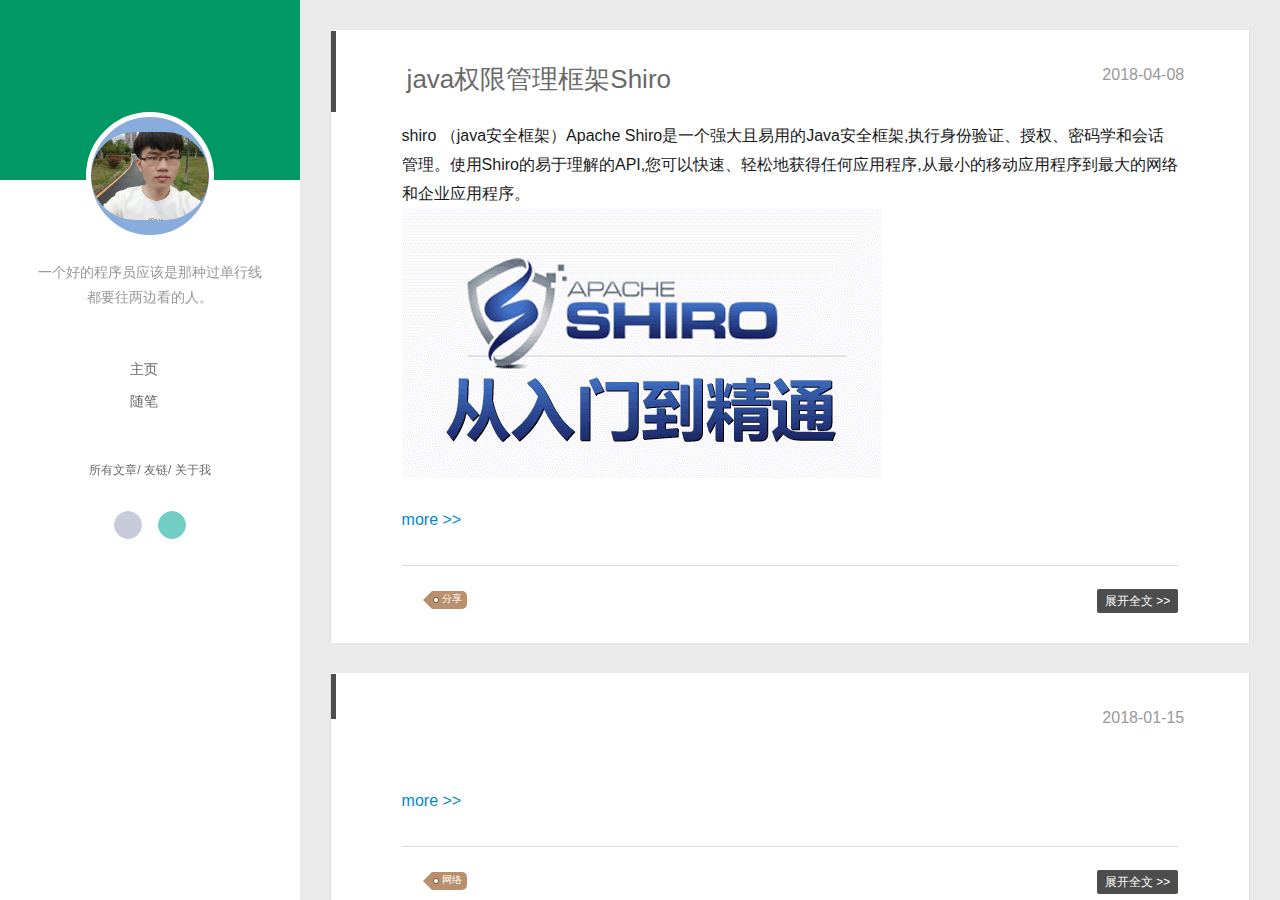
==== main.html @ b5b96fa9 "Update main.html" ====
<!DOCTYPE html>
<html>
<head>
  <meta charset="utf-8">
  
  <meta name="renderer" content="webkit">
  <meta http-equiv="X-UA-Compatible" content="IE=edge" >
  <link rel="dns-prefetch" href="https://123xiao.github.io/blog">
  <title>Cyckerr</title>
  <meta name="viewport" content="width=device-width, initial-scale=1, maximum-scale=1">
  <meta property="og:type" content="website">
<meta property="og:title" content="Cyckerr">
<meta property="og:url" content="https://cyckerr.github.io/main.html">
<meta property="og:site_name" content="Cyckerr">
<meta property="og:locale" content="default">
<meta name="twitter:card" content="summary">
<meta name="twitter:title" content="Cyckerr">
  
    <link rel="alternative" href="/atom.xml" title="Cyckerr" type="application/atom+xml">
  
  
    <link rel="icon" href="/blog/assets/blogImg/favicon.png">
  
  <link rel="stylesheet" type="text/css" href="./main.0cf68a.css">
  <style type="text/css">
  
    #container.show {
      background: linear-gradient(200deg,#a0cfe4,#e8c37e);
    }
  </style>
  

  

</head>

<body>
  <div id="container" q-class="show:isCtnShow">
    <canvas id="anm-canvas" class="anm-canvas"></canvas>
    <div class="left-col" q-class="show:isShow">
      
<div class="overlay" style="background: #009966"></div>
<div class="intrude-less">
	<header id="header" class="inner">
		<a href="/" class="profilepic">
			<img src="psb6.jpg" class="js-avatar">
		</a>
		<hgroup>
		  <h1 class="header-author"><a href="/"></a></h1>
		</hgroup>
		
		<p class="header-subtitle">一个好的程序员应该是那种过单行线都要往两边看的人。</p>
		

		<nav class="header-menu">
			<ul>
			
				<li><a href="/">主页</a></li>
	        
				<li><a href="/tags/随笔/">随笔</a></li>
	        
			</ul>
		</nav>
		<nav class="header-smart-menu">
    		
    			
    			<a q-on="click: openSlider(e, 'innerArchive')" href="javascript:void(0)">所有文章</a>
    			
            
    			
    			<a q-on="click: openSlider(e, 'friends')" href="javascript:void(0)">友链</a>
    			
            
    			
    			<a q-on="click: openSlider(e, 'aboutme')" href="javascript:void(0)">关于我</a>
    			
            
		</nav>
		<nav class="header-nav">
			<div class="social">
				
					<a class="github" target="_blank" href="https://github.com/cyckerr" title="github"><i class="icon-github"></i></a>
		        
					<a class="qq" target="_blank" href="" title="qq"><i class="icon-qq"></i></a>
		        
			</div>
		</nav>
	</header>		
</div>

    </div>
    <div class="mid-col" q-class="show:isShow,hide:isShow|isFalse">
      
<nav id="mobile-nav">
  	<div class="overlay js-overlay" style="background: #009966"></div>
	<div class="btnctn js-mobile-btnctn">
  		<div class="slider-trigger list" q-on="click: openSlider(e)"><i class="icon icon-sort"></i></div>
	</div>
	<div class="intrude-less">
		<header id="header" class="inner">
			<div class="profilepic">
				<img src="psb6.jpg" class="js-avatar">
			</div>
			<hgroup>
			  <h1 class="header-author js-header-author">Cyckerr</h1>
			</hgroup>
			
			<p class="header-subtitle"><i class="icon icon-quo-left"></i>一个好的程序员应该是那种过单行线都要往两边看的人。<i class="icon icon-quo-right"></i></p>
			
			
			
				
			
				
			
			
			
			<nav class="header-nav">
				<div class="social">
					
						<a class="github" target="_blank" href="https://github.com/cyckerr" title="github"><i class="icon-github"></i></a>
			        
						<a class="qq" target="_blank" href="" title="qq"><i class="icon-qq"></i></a>
			        
				</div>
			</nav>

			<nav class="header-menu js-header-menu">
				<ul style="width: 50%">
				
				
					<li style="width: 50%"><a href="/">主页</a></li>
		        
					<li style="width: 50%"><a href="/tags/随笔/">随笔</a></li>
		        
				</ul>
			</nav>
		</header>				
	</div>
	<div class="mobile-mask" style="display:none" q-show="isShow"></div>
</nav>

      <div id="wrapper" class="body-wrap">
        <div class="menu-l">
          <div class="canvas-wrap">
            <canvas data-colors="#eaeaea" data-sectionHeight="100" data-contentId="js-content" id="myCanvas1" class="anm-canvas"></canvas>
          </div>
          <div id="js-content" class="content-ll">
            
  
    <article id="post-hexoreload" class="article article-type-post  article-index" itemscope itemprop="blogPost">
  <div class="article-inner">
    
      <header class="article-header">
        
  
    <h1 itemprop="name">
      <a class="article-title" href="/2018/04/08/hexoreload/">java权限管理框架Shiro</a>
    </h1>
  

        
        <a href="main.html" class="archive-article-date">
  	<time datetime="2018-04-07T16:00:00.000Z" itemprop="datePublished">2018-04-08</time>
</a>
        
      </header>
    
    <div class="article-entry" itemprop="articleBody">
      
        <p>shiro （java安全框架）Apache Shiro是一个强大且易用的Java安全框架,执行身份验证、授权、密码学和会话管理。使用Shiro的易于理解的API,您可以快速、轻松地获得任何应用程序,从最小的移动应用程序到最大的网络和企业应用程序。   <br>   <img src="shiro.jpg" alt="shiro"></p>
        
          <a class="article-more-a" href="reload/2018-04-08.html/#more">more >></a>
        
      

      
    </div>
    <div class="article-info article-info-index">
      
      
	<div class="article-tag tagcloud">
		<i class="icon-price-tags icon"></i>
		<ul class="article-tag-list">
			 
        		<li class="article-tag-list-item">
        			<a href="javascript:void(0)" class="js-tag article-tag-list-link color3">分享</a>
        		</li>
      		
		</ul>
	</div>

      

      
        <p class="article-more-link">
          <a class="article-more-a" href="/blog/2018/04/08/hexoreload/">展开全文 >></a>
        </p>
      

      
      <div class="clearfix"></div>
    </div>
  </div>
</article>

<aside class="wrap-side-operation">
    <div class="mod-side-operation">
        
        <div class="jump-container" id="js-jump-container" style="display:none;">
            <a href="javascript:void(0)" class="mod-side-operation__jump-to-top">
                <i class="icon-font icon-back"></i>
            </a>
            <div id="js-jump-plan-container" class="jump-plan-container" style="top: -11px;">
                <i class="icon-font icon-plane jump-plane"></i>
            </div>
        </div>
        
        
    </div>
</aside>




  
    <article id="post-network" class="article article-type-post  article-index" itemscope itemprop="blogPost">
  <div class="article-inner">
    
      <header class="article-header">
        
  
    <h1 itemprop="name">
      <a class="article-title" href="/blog/2018/01/15/network/"></a>
    </h1>
  

        
        <a href="/2018/01/15/network/" class="archive-article-date">
  	<time datetime="2018-01-14T16:00:00.000Z" itemprop="datePublished"><i class="icon-calendar icon"></i>2018-01-15</time>
</a>
        
      </header>
    
    <div class="article-entry" itemprop="articleBody">
      
        <p> <br> <img src="" alt=""><br>
        
          <a class="article-more-a" href="/2018/01/15/network/#more">more >></a>
        
      

      
    </div>
    <div class="article-info article-info-index">
      
      
	<div class="article-tag tagcloud">
		<i class="icon-price-tags icon"></i>
		<ul class="article-tag-list">
			 
        		<li class="article-tag-list-item">
        			<a href="javascript:void(0)" class="js-tag article-tag-list-link color3">网络</a>
        		</li>
      		
		</ul>
	</div>

      

      
        <p class="article-more-link">
          <a class="article-more-a" href="/blog/2018/01/15/network/">展开全文 >></a>
        </p>
      

      
      <div class="clearfix"></div>
    </div>
  </div>
</article>

<aside class="wrap-side-operation">
    <div class="mod-side-operation">
        
        <div class="jump-container" id="js-jump-container" style="display:none;">
            <a href="javascript:void(0)" class="mod-side-operation__jump-to-top">
                <i class="icon-font icon-back"></i>
            </a>
            <div id="js-jump-plan-container" class="jump-plan-container" style="top: -11px;">
                <i class="icon-font icon-plane jump-plane"></i>
            </div>
        </div>
        
        
    </div>
</aside>




  
    <article id="post-Swagger" class="article article-type-post  article-index" itemscope itemprop="blogPost">
  <div class="article-inner">
    
      <header class="article-header">
        
  
    <h1 itemprop="name">
      <a class="article-title" href="/2017/11/22/Swagger/">xxxxxxx</a>
    </h1>
  

        
        <a href="/2017/11/22/Swagger/" class="archive-article-date">
  	<time datetime="2017-11-21T16:00:00.000Z" itemprop="datePublished"><i class="icon-calendar icon"></i>2017-11-22</time>
</a>
        
      </header>
    
    
    <div class="article-info article-info-index">
      
      
	<div class="article-tag tagcloud">
		<i class="icon-price-tags icon"></i>
		<ul class="article-tag-list">
			 
        		<li class="article-tag-list-item">
        			<a href="javascript:void(0)" class="js-tag article-tag-list-link color3">分享</a>
        		</li>
      		
		</ul>
	</div>

      

      
        <p class="article-more-link">
          <a class="article-more-a" href="/blog/2017/11/22/Swagger/">展开全文 >></a>
        </p>
      

      
      <div class="clearfix"></div>
    </div>
  </div>
</article>

<aside class="wrap-side-operation">
    <div class="mod-side-operation">
        
        <div class="jump-container" id="js-jump-container" style="display:none;">
            <a href="javascript:void(0)" class="mod-side-operation__jump-to-top">
                <i class="icon-font icon-back"></i>
            </a>
            <div id="js-jump-plan-container" class="jump-plan-container" style="top: -11px;">
                <i class="icon-font icon-plane jump-plane"></i>
            </div>
        </div>
        
        
    </div>
</aside>




  
  
    <nav id="page-nav">
      <span class="page-number current">1</span><a class="page-number" href="/blog/page/2/">2</a><a class="page-number" href="/page/3/">3</a><a class="page-number" href="/blog/page/4/">4</a><a class="extend next" rel="next" href="/blog/page/2/">Next &raquo;</a>
    </nav>
  


          </div>
        </div>
      </div>
      <footer id="footer">
  <div class="outer">
    <div id="footer-info">
    	<div class="footer-left">
    		&copy; 2018 Cyckeer
    	</div>
      	<div class="footer-right">
      		<a href="http://hexo.io/" target="_blank">Hexo</a>  Theme <a href="https://github.com/litten/hexo-theme-yilia" target="_blank">Yilia</a> by Litten
      	</div>
    </div>
  </div>
</footer>
    </div>
    <script>
	var yiliaConfig = {
		mathjax: false,
		isHome: true,
		isPost: false,
		isArchive: false,
		isTag: false,
		isCategory: false,
		open_in_new: false,
		toc_hide_index: true,
		root: "/blog/",
		innerArchive: true,
		showTags: false
	}
</script>

<script>!function(t){function n(e){if(r[e])return r[e].exports;var i=r[e]={exports:{},id:e,loaded:!1};return t[e].call(i.exports,i,i.exports,n),i.loaded=!0,i.exports}var r={};n.m=t,n.c=r,n.p="./",n(0)}([function(t,n,r){r(195),t.exports=r(191)},function(t,n,r){var e=r(3),i=r(52),o=r(27),u=r(28),c=r(53),f="prototype",a=function(t,n,r){var s,l,h,v,p=t&a.F,d=t&a.G,y=t&a.S,g=t&a.P,b=t&a.B,m=d?e:y?e[n]||(e[n]={}):(e[n]||{})[f],x=d?i:i[n]||(i[n]={}),w=x[f]||(x[f]={});d&&(r=n);for(s in r)l=!p&&m&&void 0!==m[s],h=(l?m:r)[s],v=b&&l?c(h,e):g&&"function"==typeof h?c(Function.call,h):h,m&&u(m,s,h,t&a.U),x[s]!=h&&o(x,s,v),g&&w[s]!=h&&(w[s]=h)};e.core=i,a.F=1,a.G=2,a.S=4,a.P=8,a.B=16,a.W=32,a.U=64,a.R=128,t.exports=a},function(t,n,r){var e=r(6);t.exports=function(t){if(!e(t))throw TypeError(t+" is not an object!");return t}},function(t,n){var r=t.exports="undefined"!=typeof window&&window.Math==Math?window:"undefined"!=typeof self&&self.Math==Math?self:Function("return this")();"number"==typeof __g&&(__g=r)},function(t,n){t.exports=function(t){try{return!!t()}catch(t){return!0}}},function(t,n){var r=t.exports="undefined"!=typeof window&&window.Math==Math?window:"undefined"!=typeof self&&self.Math==Math?self:Function("return this")();"number"==typeof __g&&(__g=r)},function(t,n){t.exports=function(t){return"object"==typeof t?null!==t:"function"==typeof t}},function(t,n,r){var e=r(126)("wks"),i=r(76),o=r(3).Symbol,u="function"==typeof o;(t.exports=function(t){return e[t]||(e[t]=u&&o[t]||(u?o:i)("Symbol."+t))}).store=e},function(t,n){var r={}.hasOwnProperty;t.exports=function(t,n){return r.call(t,n)}},function(t,n,r){var e=r(94),i=r(33);t.exports=function(t){return e(i(t))}},function(t,n,r){t.exports=!r(4)(function(){return 7!=Object.defineProperty({},"a",{get:function(){return 7}}).a})},function(t,n,r){var e=r(2),i=r(167),o=r(50),u=Object.defineProperty;n.f=r(10)?Object.defineProperty:function(t,n,r){if(e(t),n=o(n,!0),e(r),i)try{return u(t,n,r)}catch(t){}if("get"in r||"set"in r)throw TypeError("Accessors not supported!");return"value"in r&&(t[n]=r.value),t}},function(t,n,r){t.exports=!r(18)(function(){return 7!=Object.defineProperty({},"a",{get:function(){return 7}}).a})},function(t,n,r){var e=r(14),i=r(22);t.exports=r(12)?function(t,n,r){return e.f(t,n,i(1,r))}:function(t,n,r){return t[n]=r,t}},function(t,n,r){var e=r(20),i=r(58),o=r(42),u=Object.defineProperty;n.f=r(12)?Object.defineProperty:function(t,n,r){if(e(t),n=o(n,!0),e(r),i)try{return u(t,n,r)}catch(t){}if("get"in r||"set"in r)throw TypeError("Accessors not supported!");return"value"in r&&(t[n]=r.value),t}},function(t,n,r){var e=r(40)("wks"),i=r(23),o=r(5).Symbol,u="function"==typeof o;(t.exports=function(t){return e[t]||(e[t]=u&&o[t]||(u?o:i)("Symbol."+t))}).store=e},function(t,n,r){var e=r(67),i=Math.min;t.exports=function(t){return t>0?i(e(t),9007199254740991):0}},function(t,n,r){var e=r(46);t.exports=function(t){return Object(e(t))}},function(t,n){t.exports=function(t){try{return!!t()}catch(t){return!0}}},function(t,n,r){var e=r(63),i=r(34);t.exports=Object.keys||function(t){return e(t,i)}},function(t,n,r){var e=r(21);t.exports=function(t){if(!e(t))throw TypeError(t+" is not an object!");return t}},function(t,n){t.exports=function(t){return"object"==typeof t?null!==t:"function"==typeof t}},function(t,n){t.exports=function(t,n){return{enumerable:!(1&t),configurable:!(2&t),writable:!(4&t),value:n}}},function(t,n){var r=0,e=Math.random();t.exports=function(t){return"Symbol(".concat(void 0===t?"":t,")_",(++r+e).toString(36))}},function(t,n){var r={}.hasOwnProperty;t.exports=function(t,n){return r.call(t,n)}},function(t,n){var r=t.exports={version:"2.4.0"};"number"==typeof __e&&(__e=r)},function(t,n){t.exports=function(t){if("function"!=typeof t)throw TypeError(t+" is not a function!");return t}},function(t,n,r){var e=r(11),i=r(66);t.exports=r(10)?function(t,n,r){return e.f(t,n,i(1,r))}:function(t,n,r){return t[n]=r,t}},function(t,n,r){var e=r(3),i=r(27),o=r(24),u=r(76)("src"),c="toString",f=Function[c],a=(""+f).split(c);r(52).inspectSource=function(t){return f.call(t)},(t.exports=function(t,n,r,c){var f="function"==typeof r;f&&(o(r,"name")||i(r,"name",n)),t[n]!==r&&(f&&(o(r,u)||i(r,u,t[n]?""+t[n]:a.join(String(n)))),t===e?t[n]=r:c?t[n]?t[n]=r:i(t,n,r):(delete t[n],i(t,n,r)))})(Function.prototype,c,function(){return"function"==typeof this&&this[u]||f.call(this)})},function(t,n,r){var e=r(1),i=r(4),o=r(46),u=function(t,n,r,e){var i=String(o(t)),u="<"+n;return""!==r&&(u+=" "+r+'="'+String(e).replace(/"/g,"&quot;")+'"'),u+">"+i+"</"+n+">"};t.exports=function(t,n){var r={};r[t]=n(u),e(e.P+e.F*i(function(){var n=""[t]('"');return n!==n.toLowerCase()||n.split('"').length>3}),"String",r)}},function(t,n,r){var e=r(115),i=r(46);t.exports=function(t){return e(i(t))}},function(t,n,r){var e=r(116),i=r(66),o=r(30),u=r(50),c=r(24),f=r(167),a=Object.getOwnPropertyDescriptor;n.f=r(10)?a:function(t,n){if(t=o(t),n=u(n,!0),f)try{return a(t,n)}catch(t){}if(c(t,n))return i(!e.f.call(t,n),t[n])}},function(t,n,r){var e=r(24),i=r(17),o=r(145)("IE_PROTO"),u=Object.prototype;t.exports=Object.getPrototypeOf||function(t){return t=i(t),e(t,o)?t[o]:"function"==typeof t.constructor&&t instanceof t.constructor?t.constructor.prototype:t instanceof Object?u:null}},function(t,n){t.exports=function(t){if(void 0==t)throw TypeError("Can't call method on  "+t);return t}},function(t,n){t.exports="constructor,hasOwnProperty,isPrototypeOf,propertyIsEnumerable,toLocaleString,toString,valueOf".split(",")},function(t,n){t.exports={}},function(t,n){t.exports=!0},function(t,n){n.f={}.propertyIsEnumerable},function(t,n,r){var e=r(14).f,i=r(8),o=r(15)("toStringTag");t.exports=function(t,n,r){t&&!i(t=r?t:t.prototype,o)&&e(t,o,{configurable:!0,value:n})}},function(t,n,r){var e=r(40)("keys"),i=r(23);t.exports=function(t){return e[t]||(e[t]=i(t))}},function(t,n,r){var e=r(5),i="__core-js_shared__",o=e[i]||(e[i]={});t.exports=function(t){return o[t]||(o[t]={})}},function(t,n){var r=Math.ceil,e=Math.floor;t.exports=function(t){return isNaN(t=+t)?0:(t>0?e:r)(t)}},function(t,n,r){var e=r(21);t.exports=function(t,n){if(!e(t))return t;var r,i;if(n&&"function"==typeof(r=t.toString)&&!e(i=r.call(t)))return i;if("function"==typeof(r=t.valueOf)&&!e(i=r.call(t)))return i;if(!n&&"function"==typeof(r=t.toString)&&!e(i=r.call(t)))return i;throw TypeError("Can't convert object to primitive value")}},function(t,n,r){var e=r(5),i=r(25),o=r(36),u=r(44),c=r(14).f;t.exports=function(t){var n=i.Symbol||(i.Symbol=o?{}:e.Symbol||{});"_"==t.charAt(0)||t in n||c(n,t,{value:u.f(t)})}},function(t,n,r){n.f=r(15)},function(t,n){var r={}.toString;t.exports=function(t){return r.call(t).slice(8,-1)}},function(t,n){t.exports=function(t){if(void 0==t)throw TypeError("Can't call method on  "+t);return t}},function(t,n,r){var e=r(4);t.exports=function(t,n){return!!t&&e(function(){n?t.call(null,function(){},1):t.call(null)})}},function(t,n,r){var e=r(53),i=r(115),o=r(17),u=r(16),c=r(203);t.exports=function(t,n){var r=1==t,f=2==t,a=3==t,s=4==t,l=6==t,h=5==t||l,v=n||c;return function(n,c,p){for(var d,y,g=o(n),b=i(g),m=e(c,p,3),x=u(b.length),w=0,S=r?v(n,x):f?v(n,0):void 0;x>w;w++)if((h||w in b)&&(d=b[w],y=m(d,w,g),t))if(r)S[w]=y;else if(y)switch(t){case 3:return!0;case 5:return d;case 6:return w;case 2:S.push(d)}else if(s)return!1;return l?-1:a||s?s:S}}},function(t,n,r){var e=r(1),i=r(52),o=r(4);t.exports=function(t,n){var r=(i.Object||{})[t]||Object[t],u={};u[t]=n(r),e(e.S+e.F*o(function(){r(1)}),"Object",u)}},function(t,n,r){var e=r(6);t.exports=function(t,n){if(!e(t))return t;var r,i;if(n&&"function"==typeof(r=t.toString)&&!e(i=r.call(t)))return i;if("function"==typeof(r=t.valueOf)&&!e(i=r.call(t)))return i;if(!n&&"function"==typeof(r=t.toString)&&!e(i=r.call(t)))return i;throw TypeError("Can't convert object to primitive value")}},function(t,n,r){var e=r(5),i=r(25),o=r(91),u=r(13),c="prototype",f=function(t,n,r){var a,s,l,h=t&f.F,v=t&f.G,p=t&f.S,d=t&f.P,y=t&f.B,g=t&f.W,b=v?i:i[n]||(i[n]={}),m=b[c],x=v?e:p?e[n]:(e[n]||{})[c];v&&(r=n);for(a in r)(s=!h&&x&&void 0!==x[a])&&a in b||(l=s?x[a]:r[a],b[a]=v&&"function"!=typeof x[a]?r[a]:y&&s?o(l,e):g&&x[a]==l?function(t){var n=function(n,r,e){if(this instanceof t){switch(arguments.length){case 0:return new t;case 1:return new t(n);case 2:return new t(n,r)}return new t(n,r,e)}return t.apply(this,arguments)};return n[c]=t[c],n}(l):d&&"function"==typeof l?o(Function.call,l):l,d&&((b.virtual||(b.virtual={}))[a]=l,t&f.R&&m&&!m[a]&&u(m,a,l)))};f.F=1,f.G=2,f.S=4,f.P=8,f.B=16,f.W=32,f.U=64,f.R=128,t.exports=f},function(t,n){var r=t.exports={version:"2.4.0"};"number"==typeof __e&&(__e=r)},function(t,n,r){var e=r(26);t.exports=function(t,n,r){if(e(t),void 0===n)return t;switch(r){case 1:return function(r){return t.call(n,r)};case 2:return function(r,e){return t.call(n,r,e)};case 3:return function(r,e,i){return t.call(n,r,e,i)}}return function(){return t.apply(n,arguments)}}},function(t,n,r){var e=r(183),i=r(1),o=r(126)("metadata"),u=o.store||(o.store=new(r(186))),c=function(t,n,r){var i=u.get(t);if(!i){if(!r)return;u.set(t,i=new e)}var o=i.get(n);if(!o){if(!r)return;i.set(n,o=new e)}return o},f=function(t,n,r){var e=c(n,r,!1);return void 0!==e&&e.has(t)},a=function(t,n,r){var e=c(n,r,!1);return void 0===e?void 0:e.get(t)},s=function(t,n,r,e){c(r,e,!0).set(t,n)},l=function(t,n){var r=c(t,n,!1),e=[];return r&&r.forEach(function(t,n){e.push(n)}),e},h=function(t){return void 0===t||"symbol"==typeof t?t:String(t)},v=function(t){i(i.S,"Reflect",t)};t.exports={store:u,map:c,has:f,get:a,set:s,keys:l,key:h,exp:v}},function(t,n,r){"use strict";if(r(10)){var e=r(69),i=r(3),o=r(4),u=r(1),c=r(127),f=r(152),a=r(53),s=r(68),l=r(66),h=r(27),v=r(73),p=r(67),d=r(16),y=r(75),g=r(50),b=r(24),m=r(180),x=r(114),w=r(6),S=r(17),_=r(137),O=r(70),E=r(32),P=r(71).f,j=r(154),F=r(76),M=r(7),A=r(48),N=r(117),T=r(146),I=r(155),k=r(80),L=r(123),R=r(74),C=r(130),D=r(160),U=r(11),W=r(31),G=U.f,B=W.f,V=i.RangeError,z=i.TypeError,q=i.Uint8Array,K="ArrayBuffer",J="Shared"+K,Y="BYTES_PER_ELEMENT",H="prototype",$=Array[H],X=f.ArrayBuffer,Q=f.DataView,Z=A(0),tt=A(2),nt=A(3),rt=A(4),et=A(5),it=A(6),ot=N(!0),ut=N(!1),ct=I.values,ft=I.keys,at=I.entries,st=$.lastIndexOf,lt=$.reduce,ht=$.reduceRight,vt=$.join,pt=$.sort,dt=$.slice,yt=$.toString,gt=$.toLocaleString,bt=M("iterator"),mt=M("toStringTag"),xt=F("typed_constructor"),wt=F("def_constructor"),St=c.CONSTR,_t=c.TYPED,Ot=c.VIEW,Et="Wrong length!",Pt=A(1,function(t,n){return Tt(T(t,t[wt]),n)}),jt=o(function(){return 1===new q(new Uint16Array([1]).buffer)[0]}),Ft=!!q&&!!q[H].set&&o(function(){new q(1).set({})}),Mt=function(t,n){if(void 0===t)throw z(Et);var r=+t,e=d(t);if(n&&!m(r,e))throw V(Et);return e},At=function(t,n){var r=p(t);if(r<0||r%n)throw V("Wrong offset!");return r},Nt=function(t){if(w(t)&&_t in t)return t;throw z(t+" is not a typed array!")},Tt=function(t,n){if(!(w(t)&&xt in t))throw z("It is not a typed array constructor!");return new t(n)},It=function(t,n){return kt(T(t,t[wt]),n)},kt=function(t,n){for(var r=0,e=n.length,i=Tt(t,e);e>r;)i[r]=n[r++];return i},Lt=function(t,n,r){G(t,n,{get:function(){return this._d[r]}})},Rt=function(t){var n,r,e,i,o,u,c=S(t),f=arguments.length,s=f>1?arguments[1]:void 0,l=void 0!==s,h=j(c);if(void 0!=h&&!_(h)){for(u=h.call(c),e=[],n=0;!(o=u.next()).done;n++)e.push(o.value);c=e}for(l&&f>2&&(s=a(s,arguments[2],2)),n=0,r=d(c.length),i=Tt(this,r);r>n;n++)i[n]=l?s(c[n],n):c[n];return i},Ct=function(){for(var t=0,n=arguments.length,r=Tt(this,n);n>t;)r[t]=arguments[t++];return r},Dt=!!q&&o(function(){gt.call(new q(1))}),Ut=function(){return gt.apply(Dt?dt.call(Nt(this)):Nt(this),arguments)},Wt={copyWithin:function(t,n){return D.call(Nt(this),t,n,arguments.length>2?arguments[2]:void 0)},every:function(t){return rt(Nt(this),t,arguments.length>1?arguments[1]:void 0)},fill:function(t){return C.apply(Nt(this),arguments)},filter:function(t){return It(this,tt(Nt(this),t,arguments.length>1?arguments[1]:void 0))},find:function(t){return et(Nt(this),t,arguments.length>1?arguments[1]:void 0)},findIndex:function(t){return it(Nt(this),t,arguments.length>1?arguments[1]:void 0)},forEach:function(t){Z(Nt(this),t,arguments.length>1?arguments[1]:void 0)},indexOf:function(t){return ut(Nt(this),t,arguments.length>1?arguments[1]:void 0)},includes:function(t){return ot(Nt(this),t,arguments.length>1?arguments[1]:void 0)},join:function(t){return vt.apply(Nt(this),arguments)},lastIndexOf:function(t){return st.apply(Nt(this),arguments)},map:function(t){return Pt(Nt(this),t,arguments.length>1?arguments[1]:void 0)},reduce:function(t){return lt.apply(Nt(this),arguments)},reduceRight:function(t){return ht.apply(Nt(this),arguments)},reverse:function(){for(var t,n=this,r=Nt(n).length,e=Math.floor(r/2),i=0;i<e;)t=n[i],n[i++]=n[--r],n[r]=t;return n},some:function(t){return nt(Nt(this),t,arguments.length>1?arguments[1]:void 0)},sort:function(t){return pt.call(Nt(this),t)},subarray:function(t,n){var r=Nt(this),e=r.length,i=y(t,e);return new(T(r,r[wt]))(r.buffer,r.byteOffset+i*r.BYTES_PER_ELEMENT,d((void 0===n?e:y(n,e))-i))}},Gt=function(t,n){return It(this,dt.call(Nt(this),t,n))},Bt=function(t){Nt(this);var n=At(arguments[1],1),r=this.length,e=S(t),i=d(e.length),o=0;if(i+n>r)throw V(Et);for(;o<i;)this[n+o]=e[o++]},Vt={entries:function(){return at.call(Nt(this))},keys:function(){return ft.call(Nt(this))},values:function(){return ct.call(Nt(this))}},zt=function(t,n){return w(t)&&t[_t]&&"symbol"!=typeof n&&n in t&&String(+n)==String(n)},qt=function(t,n){return zt(t,n=g(n,!0))?l(2,t[n]):B(t,n)},Kt=function(t,n,r){return!(zt(t,n=g(n,!0))&&w(r)&&b(r,"value"))||b(r,"get")||b(r,"set")||r.configurable||b(r,"writable")&&!r.writable||b(r,"enumerable")&&!r.enumerable?G(t,n,r):(t[n]=r.value,t)};St||(W.f=qt,U.f=Kt),u(u.S+u.F*!St,"Object",{getOwnPropertyDescriptor:qt,defineProperty:Kt}),o(function(){yt.call({})})&&(yt=gt=function(){return vt.call(this)});var Jt=v({},Wt);v(Jt,Vt),h(Jt,bt,Vt.values),v(Jt,{slice:Gt,set:Bt,constructor:function(){},toString:yt,toLocaleString:Ut}),Lt(Jt,"buffer","b"),Lt(Jt,"byteOffset","o"),Lt(Jt,"byteLength","l"),Lt(Jt,"length","e"),G(Jt,mt,{get:function(){return this[_t]}}),t.exports=function(t,n,r,f){f=!!f;var a=t+(f?"Clamped":"")+"Array",l="Uint8Array"!=a,v="get"+t,p="set"+t,y=i[a],g=y||{},b=y&&E(y),m=!y||!c.ABV,S={},_=y&&y[H],j=function(t,r){var e=t._d;return e.v[v](r*n+e.o,jt)},F=function(t,r,e){var i=t._d;f&&(e=(e=Math.round(e))<0?0:e>255?255:255&e),i.v[p](r*n+i.o,e,jt)},M=function(t,n){G(t,n,{get:function(){return j(this,n)},set:function(t){return F(this,n,t)},enumerable:!0})};m?(y=r(function(t,r,e,i){s(t,y,a,"_d");var o,u,c,f,l=0,v=0;if(w(r)){if(!(r instanceof X||(f=x(r))==K||f==J))return _t in r?kt(y,r):Rt.call(y,r);o=r,v=At(e,n);var p=r.byteLength;if(void 0===i){if(p%n)throw V(Et);if((u=p-v)<0)throw V(Et)}else if((u=d(i)*n)+v>p)throw V(Et);c=u/n}else c=Mt(r,!0),u=c*n,o=new X(u);for(h(t,"_d",{b:o,o:v,l:u,e:c,v:new Q(o)});l<c;)M(t,l++)}),_=y[H]=O(Jt),h(_,"constructor",y)):L(function(t){new y(null),new y(t)},!0)||(y=r(function(t,r,e,i){s(t,y,a);var o;return w(r)?r instanceof X||(o=x(r))==K||o==J?void 0!==i?new g(r,At(e,n),i):void 0!==e?new g(r,At(e,n)):new g(r):_t in r?kt(y,r):Rt.call(y,r):new g(Mt(r,l))}),Z(b!==Function.prototype?P(g).concat(P(b)):P(g),function(t){t in y||h(y,t,g[t])}),y[H]=_,e||(_.constructor=y));var A=_[bt],N=!!A&&("values"==A.name||void 0==A.name),T=Vt.values;h(y,xt,!0),h(_,_t,a),h(_,Ot,!0),h(_,wt,y),(f?new y(1)[mt]==a:mt in _)||G(_,mt,{get:function(){return a}}),S[a]=y,u(u.G+u.W+u.F*(y!=g),S),u(u.S,a,{BYTES_PER_ELEMENT:n,from:Rt,of:Ct}),Y in _||h(_,Y,n),u(u.P,a,Wt),R(a),u(u.P+u.F*Ft,a,{set:Bt}),u(u.P+u.F*!N,a,Vt),u(u.P+u.F*(_.toString!=yt),a,{toString:yt}),u(u.P+u.F*o(function(){new y(1).slice()}),a,{slice:Gt}),u(u.P+u.F*(o(function(){return[1,2].toLocaleString()!=new y([1,2]).toLocaleString()})||!o(function(){_.toLocaleString.call([1,2])})),a,{toLocaleString:Ut}),k[a]=N?A:T,e||N||h(_,bt,T)}}else t.exports=function(){}},function(t,n){var r={}.toString;t.exports=function(t){return r.call(t).slice(8,-1)}},function(t,n,r){var e=r(21),i=r(5).document,o=e(i)&&e(i.createElement);t.exports=function(t){return o?i.createElement(t):{}}},function(t,n,r){t.exports=!r(12)&&!r(18)(function(){return 7!=Object.defineProperty(r(57)("div"),"a",{get:function(){return 7}}).a})},function(t,n,r){"use strict";var e=r(36),i=r(51),o=r(64),u=r(13),c=r(8),f=r(35),a=r(96),s=r(38),l=r(103),h=r(15)("iterator"),v=!([].keys&&"next"in[].keys()),p="keys",d="values",y=function(){return this};t.exports=function(t,n,r,g,b,m,x){a(r,n,g);var w,S,_,O=function(t){if(!v&&t in F)return F[t];switch(t){case p:case d:return function(){return new r(this,t)}}return function(){return new r(this,t)}},E=n+" Iterator",P=b==d,j=!1,F=t.prototype,M=F[h]||F["@@iterator"]||b&&F[b],A=M||O(b),N=b?P?O("entries"):A:void 0,T="Array"==n?F.entries||M:M;if(T&&(_=l(T.call(new t)))!==Object.prototype&&(s(_,E,!0),e||c(_,h)||u(_,h,y)),P&&M&&M.name!==d&&(j=!0,A=function(){return M.call(this)}),e&&!x||!v&&!j&&F[h]||u(F,h,A),f[n]=A,f[E]=y,b)if(w={values:P?A:O(d),keys:m?A:O(p),entries:N},x)for(S in w)S in F||o(F,S,w[S]);else i(i.P+i.F*(v||j),n,w);return w}},function(t,n,r){var e=r(20),i=r(100),o=r(34),u=r(39)("IE_PROTO"),c=function(){},f="prototype",a=function(){var t,n=r(57)("iframe"),e=o.length;for(n.style.display="none",r(93).appendChild(n),n.src="javascript:",t=n.contentWindow.document,t.open(),t.write("<script>document.F=Object<\/script>"),t.close(),a=t.F;e--;)delete a[f][o[e]];return a()};t.exports=Object.create||function(t,n){var r;return null!==t?(c[f]=e(t),r=new c,c[f]=null,r[u]=t):r=a(),void 0===n?r:i(r,n)}},function(t,n,r){var e=r(63),i=r(34).concat("length","prototype");n.f=Object.getOwnPropertyNames||function(t){return e(t,i)}},function(t,n){n.f=Object.getOwnPropertySymbols},function(t,n,r){var e=r(8),i=r(9),o=r(90)(!1),u=r(39)("IE_PROTO");t.exports=function(t,n){var r,c=i(t),f=0,a=[];for(r in c)r!=u&&e(c,r)&&a.push(r);for(;n.length>f;)e(c,r=n[f++])&&(~o(a,r)||a.push(r));return a}},function(t,n,r){t.exports=r(13)},function(t,n,r){var e=r(76)("meta"),i=r(6),o=r(24),u=r(11).f,c=0,f=Object.isExtensible||function(){return!0},a=!r(4)(function(){return f(Object.preventExtensions({}))}),s=function(t){u(t,e,{value:{i:"O"+ ++c,w:{}}})},l=function(t,n){if(!i(t))return"symbol"==typeof t?t:("string"==typeof t?"S":"P")+t;if(!o(t,e)){if(!f(t))return"F";if(!n)return"E";s(t)}return t[e].i},h=function(t,n){if(!o(t,e)){if(!f(t))return!0;if(!n)return!1;s(t)}return t[e].w},v=function(t){return a&&p.NEED&&f(t)&&!o(t,e)&&s(t),t},p=t.exports={KEY:e,NEED:!1,fastKey:l,getWeak:h,onFreeze:v}},function(t,n){t.exports=function(t,n){return{enumerable:!(1&t),configurable:!(2&t),writable:!(4&t),value:n}}},function(t,n){var r=Math.ceil,e=Math.floor;t.exports=function(t){return isNaN(t=+t)?0:(t>0?e:r)(t)}},function(t,n){t.exports=function(t,n,r,e){if(!(t instanceof n)||void 0!==e&&e in t)throw TypeError(r+": incorrect invocation!");return t}},function(t,n){t.exports=!1},function(t,n,r){var e=r(2),i=r(173),o=r(133),u=r(145)("IE_PROTO"),c=function(){},f="prototype",a=function(){var t,n=r(132)("iframe"),e=o.length;for(n.style.display="none",r(135).appendChild(n),n.src="javascript:",t=n.contentWindow.document,t.open(),t.write("<script>document.F=Object<\/script>"),t.close(),a=t.F;e--;)delete a[f][o[e]];return a()};t.exports=Object.create||function(t,n){var r;return null!==t?(c[f]=e(t),r=new c,c[f]=null,r[u]=t):r=a(),void 0===n?r:i(r,n)}},function(t,n,r){var e=r(175),i=r(133).concat("length","prototype");n.f=Object.getOwnPropertyNames||function(t){return e(t,i)}},function(t,n,r){var e=r(175),i=r(133);t.exports=Object.keys||function(t){return e(t,i)}},function(t,n,r){var e=r(28);t.exports=function(t,n,r){for(var i in n)e(t,i,n[i],r);return t}},function(t,n,r){"use strict";var e=r(3),i=r(11),o=r(10),u=r(7)("species");t.exports=function(t){var n=e[t];o&&n&&!n[u]&&i.f(n,u,{configurable:!0,get:function(){return this}})}},function(t,n,r){var e=r(67),i=Math.max,o=Math.min;t.exports=function(t,n){return t=e(t),t<0?i(t+n,0):o(t,n)}},function(t,n){var r=0,e=Math.random();t.exports=function(t){return"Symbol(".concat(void 0===t?"":t,")_",(++r+e).toString(36))}},function(t,n,r){var e=r(33);t.exports=function(t){return Object(e(t))}},function(t,n,r){var e=r(7)("unscopables"),i=Array.prototype;void 0==i[e]&&r(27)(i,e,{}),t.exports=function(t){i[e][t]=!0}},function(t,n,r){var e=r(53),i=r(169),o=r(137),u=r(2),c=r(16),f=r(154),a={},s={},n=t.exports=function(t,n,r,l,h){var v,p,d,y,g=h?function(){return t}:f(t),b=e(r,l,n?2:1),m=0;if("function"!=typeof g)throw TypeError(t+" is not iterable!");if(o(g)){for(v=c(t.length);v>m;m++)if((y=n?b(u(p=t[m])[0],p[1]):b(t[m]))===a||y===s)return y}else for(d=g.call(t);!(p=d.next()).done;)if((y=i(d,b,p.value,n))===a||y===s)return y};n.BREAK=a,n.RETURN=s},function(t,n){t.exports={}},function(t,n,r){var e=r(11).f,i=r(24),o=r(7)("toStringTag");t.exports=function(t,n,r){t&&!i(t=r?t:t.prototype,o)&&e(t,o,{configurable:!0,value:n})}},function(t,n,r){var e=r(1),i=r(46),o=r(4),u=r(150),c="["+u+"]",f="​",a=RegExp("^"+c+c+"*"),s=RegExp(c+c+"*$"),l=function(t,n,r){var i={},c=o(function(){return!!u[t]()||f[t]()!=f}),a=i[t]=c?n(h):u[t];r&&(i[r]=a),e(e.P+e.F*c,"String",i)},h=l.trim=function(t,n){return t=String(i(t)),1&n&&(t=t.replace(a,"")),2&n&&(t=t.replace(s,"")),t};t.exports=l},function(t,n,r){t.exports={default:r(86),__esModule:!0}},function(t,n,r){t.exports={default:r(87),__esModule:!0}},function(t,n,r){"use strict";function e(t){return t&&t.__esModule?t:{default:t}}n.__esModule=!0;var i=r(84),o=e(i),u=r(83),c=e(u),f="function"==typeof c.default&&"symbol"==typeof o.default?function(t){return typeof t}:function(t){return t&&"function"==typeof c.default&&t.constructor===c.default&&t!==c.default.prototype?"symbol":typeof t};n.default="function"==typeof c.default&&"symbol"===f(o.default)?function(t){return void 0===t?"undefined":f(t)}:function(t){return t&&"function"==typeof c.default&&t.constructor===c.default&&t!==c.default.prototype?"symbol":void 0===t?"undefined":f(t)}},function(t,n,r){r(110),r(108),r(111),r(112),t.exports=r(25).Symbol},function(t,n,r){r(109),r(113),t.exports=r(44).f("iterator")},function(t,n){t.exports=function(t){if("function"!=typeof t)throw TypeError(t+" is not a function!");return t}},function(t,n){t.exports=function(){}},function(t,n,r){var e=r(9),i=r(106),o=r(105);t.exports=function(t){return function(n,r,u){var c,f=e(n),a=i(f.length),s=o(u,a);if(t&&r!=r){for(;a>s;)if((c=f[s++])!=c)return!0}else for(;a>s;s++)if((t||s in f)&&f[s]===r)return t||s||0;return!t&&-1}}},function(t,n,r){var e=r(88);t.exports=function(t,n,r){if(e(t),void 0===n)return t;switch(r){case 1:return function(r){return t.call(n,r)};case 2:return function(r,e){return t.call(n,r,e)};case 3:return function(r,e,i){return t.call(n,r,e,i)}}return function(){return t.apply(n,arguments)}}},function(t,n,r){var e=r(19),i=r(62),o=r(37);t.exports=function(t){var n=e(t),r=i.f;if(r)for(var u,c=r(t),f=o.f,a=0;c.length>a;)f.call(t,u=c[a++])&&n.push(u);return n}},function(t,n,r){t.exports=r(5).document&&document.documentElement},function(t,n,r){var e=r(56);t.exports=Object("z").propertyIsEnumerable(0)?Object:function(t){return"String"==e(t)?t.split(""):Object(t)}},function(t,n,r){var e=r(56);t.exports=Array.isArray||function(t){return"Array"==e(t)}},function(t,n,r){"use strict";var e=r(60),i=r(22),o=r(38),u={};r(13)(u,r(15)("iterator"),function(){return this}),t.exports=function(t,n,r){t.prototype=e(u,{next:i(1,r)}),o(t,n+" Iterator")}},function(t,n){t.exports=function(t,n){return{value:n,done:!!t}}},function(t,n,r){var e=r(19),i=r(9);t.exports=function(t,n){for(var r,o=i(t),u=e(o),c=u.length,f=0;c>f;)if(o[r=u[f++]]===n)return r}},function(t,n,r){var e=r(23)("meta"),i=r(21),o=r(8),u=r(14).f,c=0,f=Object.isExtensible||function(){return!0},a=!r(18)(function(){return f(Object.preventExtensions({}))}),s=function(t){u(t,e,{value:{i:"O"+ ++c,w:{}}})},l=function(t,n){if(!i(t))return"symbol"==typeof t?t:("string"==typeof t?"S":"P")+t;if(!o(t,e)){if(!f(t))return"F";if(!n)return"E";s(t)}return t[e].i},h=function(t,n){if(!o(t,e)){if(!f(t))return!0;if(!n)return!1;s(t)}return t[e].w},v=function(t){return a&&p.NEED&&f(t)&&!o(t,e)&&s(t),t},p=t.exports={KEY:e,NEED:!1,fastKey:l,getWeak:h,onFreeze:v}},function(t,n,r){var e=r(14),i=r(20),o=r(19);t.exports=r(12)?Object.defineProperties:function(t,n){i(t);for(var r,u=o(n),c=u.length,f=0;c>f;)e.f(t,r=u[f++],n[r]);return t}},function(t,n,r){var e=r(37),i=r(22),o=r(9),u=r(42),c=r(8),f=r(58),a=Object.getOwnPropertyDescriptor;n.f=r(12)?a:function(t,n){if(t=o(t),n=u(n,!0),f)try{return a(t,n)}catch(t){}if(c(t,n))return i(!e.f.call(t,n),t[n])}},function(t,n,r){var e=r(9),i=r(61).f,o={}.toString,u="object"==typeof window&&window&&Object.getOwnPropertyNames?Object.getOwnPropertyNames(window):[],c=function(t){try{return i(t)}catch(t){return u.slice()}};t.exports.f=function(t){return u&&"[object Window]"==o.call(t)?c(t):i(e(t))}},function(t,n,r){var e=r(8),i=r(77),o=r(39)("IE_PROTO"),u=Object.prototype;t.exports=Object.getPrototypeOf||function(t){return t=i(t),e(t,o)?t[o]:"function"==typeof t.constructor&&t instanceof t.constructor?t.constructor.prototype:t instanceof Object?u:null}},function(t,n,r){var e=r(41),i=r(33);t.exports=function(t){return function(n,r){var o,u,c=String(i(n)),f=e(r),a=c.length;return f<0||f>=a?t?"":void 0:(o=c.charCodeAt(f),o<55296||o>56319||f+1===a||(u=c.charCodeAt(f+1))<56320||u>57343?t?c.charAt(f):o:t?c.slice(f,f+2):u-56320+(o-55296<<10)+65536)}}},function(t,n,r){var e=r(41),i=Math.max,o=Math.min;t.exports=function(t,n){return t=e(t),t<0?i(t+n,0):o(t,n)}},function(t,n,r){var e=r(41),i=Math.min;t.exports=function(t){return t>0?i(e(t),9007199254740991):0}},function(t,n,r){"use strict";var e=r(89),i=r(97),o=r(35),u=r(9);t.exports=r(59)(Array,"Array",function(t,n){this._t=u(t),this._i=0,this._k=n},function(){var t=this._t,n=this._k,r=this._i++;return!t||r>=t.length?(this._t=void 0,i(1)):"keys"==n?i(0,r):"values"==n?i(0,t[r]):i(0,[r,t[r]])},"values"),o.Arguments=o.Array,e("keys"),e("values"),e("entries")},function(t,n){},function(t,n,r){"use strict";var e=r(104)(!0);r(59)(String,"String",function(t){this._t=String(t),this._i=0},function(){var t,n=this._t,r=this._i;return r>=n.length?{value:void 0,done:!0}:(t=e(n,r),this._i+=t.length,{value:t,done:!1})})},function(t,n,r){"use strict";var e=r(5),i=r(8),o=r(12),u=r(51),c=r(64),f=r(99).KEY,a=r(18),s=r(40),l=r(38),h=r(23),v=r(15),p=r(44),d=r(43),y=r(98),g=r(92),b=r(95),m=r(20),x=r(9),w=r(42),S=r(22),_=r(60),O=r(102),E=r(101),P=r(14),j=r(19),F=E.f,M=P.f,A=O.f,N=e.Symbol,T=e.JSON,I=T&&T.stringify,k="prototype",L=v("_hidden"),R=v("toPrimitive"),C={}.propertyIsEnumerable,D=s("symbol-registry"),U=s("symbols"),W=s("op-symbols"),G=Object[k],B="function"==typeof N,V=e.QObject,z=!V||!V[k]||!V[k].findChild,q=o&&a(function(){return 7!=_(M({},"a",{get:function(){return M(this,"a",{value:7}).a}})).a})?function(t,n,r){var e=F(G,n);e&&delete G[n],M(t,n,r),e&&t!==G&&M(G,n,e)}:M,K=function(t){var n=U[t]=_(N[k]);return n._k=t,n},J=B&&"symbol"==typeof N.iterator?function(t){return"symbol"==typeof t}:function(t){return t instanceof N},Y=function(t,n,r){return t===G&&Y(W,n,r),m(t),n=w(n,!0),m(r),i(U,n)?(r.enumerable?(i(t,L)&&t[L][n]&&(t[L][n]=!1),r=_(r,{enumerable:S(0,!1)})):(i(t,L)||M(t,L,S(1,{})),t[L][n]=!0),q(t,n,r)):M(t,n,r)},H=function(t,n){m(t);for(var r,e=g(n=x(n)),i=0,o=e.length;o>i;)Y(t,r=e[i++],n[r]);return t},$=function(t,n){return void 0===n?_(t):H(_(t),n)},X=function(t){var n=C.call(this,t=w(t,!0));return!(this===G&&i(U,t)&&!i(W,t))&&(!(n||!i(this,t)||!i(U,t)||i(this,L)&&this[L][t])||n)},Q=function(t,n){if(t=x(t),n=w(n,!0),t!==G||!i(U,n)||i(W,n)){var r=F(t,n);return!r||!i(U,n)||i(t,L)&&t[L][n]||(r.enumerable=!0),r}},Z=function(t){for(var n,r=A(x(t)),e=[],o=0;r.length>o;)i(U,n=r[o++])||n==L||n==f||e.push(n);return e},tt=function(t){for(var n,r=t===G,e=A(r?W:x(t)),o=[],u=0;e.length>u;)!i(U,n=e[u++])||r&&!i(G,n)||o.push(U[n]);return o};B||(N=function(){if(this instanceof N)throw TypeError("Symbol is not a constructor!");var t=h(arguments.length>0?arguments[0]:void 0),n=function(r){this===G&&n.call(W,r),i(this,L)&&i(this[L],t)&&(this[L][t]=!1),q(this,t,S(1,r))};return o&&z&&q(G,t,{configurable:!0,set:n}),K(t)},c(N[k],"toString",function(){return this._k}),E.f=Q,P.f=Y,r(61).f=O.f=Z,r(37).f=X,r(62).f=tt,o&&!r(36)&&c(G,"propertyIsEnumerable",X,!0),p.f=function(t){return K(v(t))}),u(u.G+u.W+u.F*!B,{Symbol:N});for(var nt="hasInstance,isConcatSpreadable,iterator,match,replace,search,species,split,toPrimitive,toStringTag,unscopables".split(","),rt=0;nt.length>rt;)v(nt[rt++]);for(var nt=j(v.store),rt=0;nt.length>rt;)d(nt[rt++]);u(u.S+u.F*!B,"Symbol",{for:function(t){return i(D,t+="")?D[t]:D[t]=N(t)},keyFor:function(t){if(J(t))return y(D,t);throw TypeError(t+" is not a symbol!")},useSetter:function(){z=!0},useSimple:function(){z=!1}}),u(u.S+u.F*!B,"Object",{create:$,defineProperty:Y,defineProperties:H,getOwnPropertyDescriptor:Q,getOwnPropertyNames:Z,getOwnPropertySymbols:tt}),T&&u(u.S+u.F*(!B||a(function(){var t=N();return"[null]"!=I([t])||"{}"!=I({a:t})||"{}"!=I(Object(t))})),"JSON",{stringify:function(t){if(void 0!==t&&!J(t)){for(var n,r,e=[t],i=1;arguments.length>i;)e.push(arguments[i++]);return n=e[1],"function"==typeof n&&(r=n),!r&&b(n)||(n=function(t,n){if(r&&(n=r.call(this,t,n)),!J(n))return n}),e[1]=n,I.apply(T,e)}}}),N[k][R]||r(13)(N[k],R,N[k].valueOf),l(N,"Symbol"),l(Math,"Math",!0),l(e.JSON,"JSON",!0)},function(t,n,r){r(43)("asyncIterator")},function(t,n,r){r(43)("observable")},function(t,n,r){r(107);for(var e=r(5),i=r(13),o=r(35),u=r(15)("toStringTag"),c=["NodeList","DOMTokenList","MediaList","StyleSheetList","CSSRuleList"],f=0;f<5;f++){var a=c[f],s=e[a],l=s&&s.prototype;l&&!l[u]&&i(l,u,a),o[a]=o.Array}},function(t,n,r){var e=r(45),i=r(7)("toStringTag"),o="Arguments"==e(function(){return arguments}()),u=function(t,n){try{return t[n]}catch(t){}};t.exports=function(t){var n,r,c;return void 0===t?"Undefined":null===t?"Null":"string"==typeof(r=u(n=Object(t),i))?r:o?e(n):"Object"==(c=e(n))&&"function"==typeof n.callee?"Arguments":c}},function(t,n,r){var e=r(45);t.exports=Object("z").propertyIsEnumerable(0)?Object:function(t){return"String"==e(t)?t.split(""):Object(t)}},function(t,n){n.f={}.propertyIsEnumerable},function(t,n,r){var e=r(30),i=r(16),o=r(75);t.exports=function(t){return function(n,r,u){var c,f=e(n),a=i(f.length),s=o(u,a);if(t&&r!=r){for(;a>s;)if((c=f[s++])!=c)return!0}else for(;a>s;s++)if((t||s in f)&&f[s]===r)return t||s||0;return!t&&-1}}},function(t,n,r){"use strict";var e=r(3),i=r(1),o=r(28),u=r(73),c=r(65),f=r(79),a=r(68),s=r(6),l=r(4),h=r(123),v=r(81),p=r(136);t.exports=function(t,n,r,d,y,g){var b=e[t],m=b,x=y?"set":"add",w=m&&m.prototype,S={},_=function(t){var n=w[t];o(w,t,"delete"==t?function(t){return!(g&&!s(t))&&n.call(this,0===t?0:t)}:"has"==t?function(t){return!(g&&!s(t))&&n.call(this,0===t?0:t)}:"get"==t?function(t){return g&&!s(t)?void 0:n.call(this,0===t?0:t)}:"add"==t?function(t){return n.call(this,0===t?0:t),this}:function(t,r){return n.call(this,0===t?0:t,r),this})};if("function"==typeof m&&(g||w.forEach&&!l(function(){(new m).entries().next()}))){var O=new m,E=O[x](g?{}:-0,1)!=O,P=l(function(){O.has(1)}),j=h(function(t){new m(t)}),F=!g&&l(function(){for(var t=new m,n=5;n--;)t[x](n,n);return!t.has(-0)});j||(m=n(function(n,r){a(n,m,t);var e=p(new b,n,m);return void 0!=r&&f(r,y,e[x],e),e}),m.prototype=w,w.constructor=m),(P||F)&&(_("delete"),_("has"),y&&_("get")),(F||E)&&_(x),g&&w.clear&&delete w.clear}else m=d.getConstructor(n,t,y,x),u(m.prototype,r),c.NEED=!0;return v(m,t),S[t]=m,i(i.G+i.W+i.F*(m!=b),S),g||d.setStrong(m,t,y),m}},function(t,n,r){"use strict";var e=r(27),i=r(28),o=r(4),u=r(46),c=r(7);t.exports=function(t,n,r){var f=c(t),a=r(u,f,""[t]),s=a[0],l=a[1];o(function(){var n={};return n[f]=function(){return 7},7!=""[t](n)})&&(i(String.prototype,t,s),e(RegExp.prototype,f,2==n?function(t,n){return l.call(t,this,n)}:function(t){return l.call(t,this)}))}
},function(t,n,r){"use strict";var e=r(2);t.exports=function(){var t=e(this),n="";return t.global&&(n+="g"),t.ignoreCase&&(n+="i"),t.multiline&&(n+="m"),t.unicode&&(n+="u"),t.sticky&&(n+="y"),n}},function(t,n){t.exports=function(t,n,r){var e=void 0===r;switch(n.length){case 0:return e?t():t.call(r);case 1:return e?t(n[0]):t.call(r,n[0]);case 2:return e?t(n[0],n[1]):t.call(r,n[0],n[1]);case 3:return e?t(n[0],n[1],n[2]):t.call(r,n[0],n[1],n[2]);case 4:return e?t(n[0],n[1],n[2],n[3]):t.call(r,n[0],n[1],n[2],n[3])}return t.apply(r,n)}},function(t,n,r){var e=r(6),i=r(45),o=r(7)("match");t.exports=function(t){var n;return e(t)&&(void 0!==(n=t[o])?!!n:"RegExp"==i(t))}},function(t,n,r){var e=r(7)("iterator"),i=!1;try{var o=[7][e]();o.return=function(){i=!0},Array.from(o,function(){throw 2})}catch(t){}t.exports=function(t,n){if(!n&&!i)return!1;var r=!1;try{var o=[7],u=o[e]();u.next=function(){return{done:r=!0}},o[e]=function(){return u},t(o)}catch(t){}return r}},function(t,n,r){t.exports=r(69)||!r(4)(function(){var t=Math.random();__defineSetter__.call(null,t,function(){}),delete r(3)[t]})},function(t,n){n.f=Object.getOwnPropertySymbols},function(t,n,r){var e=r(3),i="__core-js_shared__",o=e[i]||(e[i]={});t.exports=function(t){return o[t]||(o[t]={})}},function(t,n,r){for(var e,i=r(3),o=r(27),u=r(76),c=u("typed_array"),f=u("view"),a=!(!i.ArrayBuffer||!i.DataView),s=a,l=0,h="Int8Array,Uint8Array,Uint8ClampedArray,Int16Array,Uint16Array,Int32Array,Uint32Array,Float32Array,Float64Array".split(",");l<9;)(e=i[h[l++]])?(o(e.prototype,c,!0),o(e.prototype,f,!0)):s=!1;t.exports={ABV:a,CONSTR:s,TYPED:c,VIEW:f}},function(t,n){"use strict";var r={versions:function(){var t=window.navigator.userAgent;return{trident:t.indexOf("Trident")>-1,presto:t.indexOf("Presto")>-1,webKit:t.indexOf("AppleWebKit")>-1,gecko:t.indexOf("Gecko")>-1&&-1==t.indexOf("KHTML"),mobile:!!t.match(/AppleWebKit.*Mobile.*/),ios:!!t.match(/\(i[^;]+;( U;)? CPU.+Mac OS X/),android:t.indexOf("Android")>-1||t.indexOf("Linux")>-1,iPhone:t.indexOf("iPhone")>-1||t.indexOf("Mac")>-1,iPad:t.indexOf("iPad")>-1,webApp:-1==t.indexOf("Safari"),weixin:-1==t.indexOf("MicroMessenger")}}()};t.exports=r},function(t,n,r){"use strict";var e=r(85),i=function(t){return t&&t.__esModule?t:{default:t}}(e),o=function(){function t(t,n,e){return n||e?String.fromCharCode(n||e):r[t]||t}function n(t){return e[t]}var r={"&quot;":'"',"&lt;":"<","&gt;":">","&amp;":"&","&nbsp;":" "},e={};for(var u in r)e[r[u]]=u;return r["&apos;"]="'",e["'"]="&#39;",{encode:function(t){return t?(""+t).replace(/['<> "&]/g,n).replace(/\r?\n/g,"<br/>").replace(/\s/g,"&nbsp;"):""},decode:function(n){return n?(""+n).replace(/<br\s*\/?>/gi,"\n").replace(/&quot;|&lt;|&gt;|&amp;|&nbsp;|&apos;|&#(\d+);|&#(\d+)/g,t).replace(/\u00a0/g," "):""},encodeBase16:function(t){if(!t)return t;t+="";for(var n=[],r=0,e=t.length;e>r;r++)n.push(t.charCodeAt(r).toString(16).toUpperCase());return n.join("")},encodeBase16forJSON:function(t){if(!t)return t;t=t.replace(/[\u4E00-\u9FBF]/gi,function(t){return escape(t).replace("%u","\\u")});for(var n=[],r=0,e=t.length;e>r;r++)n.push(t.charCodeAt(r).toString(16).toUpperCase());return n.join("")},decodeBase16:function(t){if(!t)return t;t+="";for(var n=[],r=0,e=t.length;e>r;r+=2)n.push(String.fromCharCode("0x"+t.slice(r,r+2)));return n.join("")},encodeObject:function(t){if(t instanceof Array)for(var n=0,r=t.length;r>n;n++)t[n]=o.encodeObject(t[n]);else if("object"==(void 0===t?"undefined":(0,i.default)(t)))for(var e in t)t[e]=o.encodeObject(t[e]);else if("string"==typeof t)return o.encode(t);return t},loadScript:function(t){var n=document.createElement("script");document.getElementsByTagName("body")[0].appendChild(n),n.setAttribute("src",t)},addLoadEvent:function(t){var n=window.onload;"function"!=typeof window.onload?window.onload=t:window.onload=function(){n(),t()}}}}();t.exports=o},function(t,n,r){"use strict";var e=r(17),i=r(75),o=r(16);t.exports=function(t){for(var n=e(this),r=o(n.length),u=arguments.length,c=i(u>1?arguments[1]:void 0,r),f=u>2?arguments[2]:void 0,a=void 0===f?r:i(f,r);a>c;)n[c++]=t;return n}},function(t,n,r){"use strict";var e=r(11),i=r(66);t.exports=function(t,n,r){n in t?e.f(t,n,i(0,r)):t[n]=r}},function(t,n,r){var e=r(6),i=r(3).document,o=e(i)&&e(i.createElement);t.exports=function(t){return o?i.createElement(t):{}}},function(t,n){t.exports="constructor,hasOwnProperty,isPrototypeOf,propertyIsEnumerable,toLocaleString,toString,valueOf".split(",")},function(t,n,r){var e=r(7)("match");t.exports=function(t){var n=/./;try{"/./"[t](n)}catch(r){try{return n[e]=!1,!"/./"[t](n)}catch(t){}}return!0}},function(t,n,r){t.exports=r(3).document&&document.documentElement},function(t,n,r){var e=r(6),i=r(144).set;t.exports=function(t,n,r){var o,u=n.constructor;return u!==r&&"function"==typeof u&&(o=u.prototype)!==r.prototype&&e(o)&&i&&i(t,o),t}},function(t,n,r){var e=r(80),i=r(7)("iterator"),o=Array.prototype;t.exports=function(t){return void 0!==t&&(e.Array===t||o[i]===t)}},function(t,n,r){var e=r(45);t.exports=Array.isArray||function(t){return"Array"==e(t)}},function(t,n,r){"use strict";var e=r(70),i=r(66),o=r(81),u={};r(27)(u,r(7)("iterator"),function(){return this}),t.exports=function(t,n,r){t.prototype=e(u,{next:i(1,r)}),o(t,n+" Iterator")}},function(t,n,r){"use strict";var e=r(69),i=r(1),o=r(28),u=r(27),c=r(24),f=r(80),a=r(139),s=r(81),l=r(32),h=r(7)("iterator"),v=!([].keys&&"next"in[].keys()),p="keys",d="values",y=function(){return this};t.exports=function(t,n,r,g,b,m,x){a(r,n,g);var w,S,_,O=function(t){if(!v&&t in F)return F[t];switch(t){case p:case d:return function(){return new r(this,t)}}return function(){return new r(this,t)}},E=n+" Iterator",P=b==d,j=!1,F=t.prototype,M=F[h]||F["@@iterator"]||b&&F[b],A=M||O(b),N=b?P?O("entries"):A:void 0,T="Array"==n?F.entries||M:M;if(T&&(_=l(T.call(new t)))!==Object.prototype&&(s(_,E,!0),e||c(_,h)||u(_,h,y)),P&&M&&M.name!==d&&(j=!0,A=function(){return M.call(this)}),e&&!x||!v&&!j&&F[h]||u(F,h,A),f[n]=A,f[E]=y,b)if(w={values:P?A:O(d),keys:m?A:O(p),entries:N},x)for(S in w)S in F||o(F,S,w[S]);else i(i.P+i.F*(v||j),n,w);return w}},function(t,n){var r=Math.expm1;t.exports=!r||r(10)>22025.465794806718||r(10)<22025.465794806718||-2e-17!=r(-2e-17)?function(t){return 0==(t=+t)?t:t>-1e-6&&t<1e-6?t+t*t/2:Math.exp(t)-1}:r},function(t,n){t.exports=Math.sign||function(t){return 0==(t=+t)||t!=t?t:t<0?-1:1}},function(t,n,r){var e=r(3),i=r(151).set,o=e.MutationObserver||e.WebKitMutationObserver,u=e.process,c=e.Promise,f="process"==r(45)(u);t.exports=function(){var t,n,r,a=function(){var e,i;for(f&&(e=u.domain)&&e.exit();t;){i=t.fn,t=t.next;try{i()}catch(e){throw t?r():n=void 0,e}}n=void 0,e&&e.enter()};if(f)r=function(){u.nextTick(a)};else if(o){var s=!0,l=document.createTextNode("");new o(a).observe(l,{characterData:!0}),r=function(){l.data=s=!s}}else if(c&&c.resolve){var h=c.resolve();r=function(){h.then(a)}}else r=function(){i.call(e,a)};return function(e){var i={fn:e,next:void 0};n&&(n.next=i),t||(t=i,r()),n=i}}},function(t,n,r){var e=r(6),i=r(2),o=function(t,n){if(i(t),!e(n)&&null!==n)throw TypeError(n+": can't set as prototype!")};t.exports={set:Object.setPrototypeOf||("__proto__"in{}?function(t,n,e){try{e=r(53)(Function.call,r(31).f(Object.prototype,"__proto__").set,2),e(t,[]),n=!(t instanceof Array)}catch(t){n=!0}return function(t,r){return o(t,r),n?t.__proto__=r:e(t,r),t}}({},!1):void 0),check:o}},function(t,n,r){var e=r(126)("keys"),i=r(76);t.exports=function(t){return e[t]||(e[t]=i(t))}},function(t,n,r){var e=r(2),i=r(26),o=r(7)("species");t.exports=function(t,n){var r,u=e(t).constructor;return void 0===u||void 0==(r=e(u)[o])?n:i(r)}},function(t,n,r){var e=r(67),i=r(46);t.exports=function(t){return function(n,r){var o,u,c=String(i(n)),f=e(r),a=c.length;return f<0||f>=a?t?"":void 0:(o=c.charCodeAt(f),o<55296||o>56319||f+1===a||(u=c.charCodeAt(f+1))<56320||u>57343?t?c.charAt(f):o:t?c.slice(f,f+2):u-56320+(o-55296<<10)+65536)}}},function(t,n,r){var e=r(122),i=r(46);t.exports=function(t,n,r){if(e(n))throw TypeError("String#"+r+" doesn't accept regex!");return String(i(t))}},function(t,n,r){"use strict";var e=r(67),i=r(46);t.exports=function(t){var n=String(i(this)),r="",o=e(t);if(o<0||o==1/0)throw RangeError("Count can't be negative");for(;o>0;(o>>>=1)&&(n+=n))1&o&&(r+=n);return r}},function(t,n){t.exports="\t\n\v\f\r   ᠎             　\u2028\u2029\ufeff"},function(t,n,r){var e,i,o,u=r(53),c=r(121),f=r(135),a=r(132),s=r(3),l=s.process,h=s.setImmediate,v=s.clearImmediate,p=s.MessageChannel,d=0,y={},g="onreadystatechange",b=function(){var t=+this;if(y.hasOwnProperty(t)){var n=y[t];delete y[t],n()}},m=function(t){b.call(t.data)};h&&v||(h=function(t){for(var n=[],r=1;arguments.length>r;)n.push(arguments[r++]);return y[++d]=function(){c("function"==typeof t?t:Function(t),n)},e(d),d},v=function(t){delete y[t]},"process"==r(45)(l)?e=function(t){l.nextTick(u(b,t,1))}:p?(i=new p,o=i.port2,i.port1.onmessage=m,e=u(o.postMessage,o,1)):s.addEventListener&&"function"==typeof postMessage&&!s.importScripts?(e=function(t){s.postMessage(t+"","*")},s.addEventListener("message",m,!1)):e=g in a("script")?function(t){f.appendChild(a("script"))[g]=function(){f.removeChild(this),b.call(t)}}:function(t){setTimeout(u(b,t,1),0)}),t.exports={set:h,clear:v}},function(t,n,r){"use strict";var e=r(3),i=r(10),o=r(69),u=r(127),c=r(27),f=r(73),a=r(4),s=r(68),l=r(67),h=r(16),v=r(71).f,p=r(11).f,d=r(130),y=r(81),g="ArrayBuffer",b="DataView",m="prototype",x="Wrong length!",w="Wrong index!",S=e[g],_=e[b],O=e.Math,E=e.RangeError,P=e.Infinity,j=S,F=O.abs,M=O.pow,A=O.floor,N=O.log,T=O.LN2,I="buffer",k="byteLength",L="byteOffset",R=i?"_b":I,C=i?"_l":k,D=i?"_o":L,U=function(t,n,r){var e,i,o,u=Array(r),c=8*r-n-1,f=(1<<c)-1,a=f>>1,s=23===n?M(2,-24)-M(2,-77):0,l=0,h=t<0||0===t&&1/t<0?1:0;for(t=F(t),t!=t||t===P?(i=t!=t?1:0,e=f):(e=A(N(t)/T),t*(o=M(2,-e))<1&&(e--,o*=2),t+=e+a>=1?s/o:s*M(2,1-a),t*o>=2&&(e++,o/=2),e+a>=f?(i=0,e=f):e+a>=1?(i=(t*o-1)*M(2,n),e+=a):(i=t*M(2,a-1)*M(2,n),e=0));n>=8;u[l++]=255&i,i/=256,n-=8);for(e=e<<n|i,c+=n;c>0;u[l++]=255&e,e/=256,c-=8);return u[--l]|=128*h,u},W=function(t,n,r){var e,i=8*r-n-1,o=(1<<i)-1,u=o>>1,c=i-7,f=r-1,a=t[f--],s=127&a;for(a>>=7;c>0;s=256*s+t[f],f--,c-=8);for(e=s&(1<<-c)-1,s>>=-c,c+=n;c>0;e=256*e+t[f],f--,c-=8);if(0===s)s=1-u;else{if(s===o)return e?NaN:a?-P:P;e+=M(2,n),s-=u}return(a?-1:1)*e*M(2,s-n)},G=function(t){return t[3]<<24|t[2]<<16|t[1]<<8|t[0]},B=function(t){return[255&t]},V=function(t){return[255&t,t>>8&255]},z=function(t){return[255&t,t>>8&255,t>>16&255,t>>24&255]},q=function(t){return U(t,52,8)},K=function(t){return U(t,23,4)},J=function(t,n,r){p(t[m],n,{get:function(){return this[r]}})},Y=function(t,n,r,e){var i=+r,o=l(i);if(i!=o||o<0||o+n>t[C])throw E(w);var u=t[R]._b,c=o+t[D],f=u.slice(c,c+n);return e?f:f.reverse()},H=function(t,n,r,e,i,o){var u=+r,c=l(u);if(u!=c||c<0||c+n>t[C])throw E(w);for(var f=t[R]._b,a=c+t[D],s=e(+i),h=0;h<n;h++)f[a+h]=s[o?h:n-h-1]},$=function(t,n){s(t,S,g);var r=+n,e=h(r);if(r!=e)throw E(x);return e};if(u.ABV){if(!a(function(){new S})||!a(function(){new S(.5)})){S=function(t){return new j($(this,t))};for(var X,Q=S[m]=j[m],Z=v(j),tt=0;Z.length>tt;)(X=Z[tt++])in S||c(S,X,j[X]);o||(Q.constructor=S)}var nt=new _(new S(2)),rt=_[m].setInt8;nt.setInt8(0,2147483648),nt.setInt8(1,2147483649),!nt.getInt8(0)&&nt.getInt8(1)||f(_[m],{setInt8:function(t,n){rt.call(this,t,n<<24>>24)},setUint8:function(t,n){rt.call(this,t,n<<24>>24)}},!0)}else S=function(t){var n=$(this,t);this._b=d.call(Array(n),0),this[C]=n},_=function(t,n,r){s(this,_,b),s(t,S,b);var e=t[C],i=l(n);if(i<0||i>e)throw E("Wrong offset!");if(r=void 0===r?e-i:h(r),i+r>e)throw E(x);this[R]=t,this[D]=i,this[C]=r},i&&(J(S,k,"_l"),J(_,I,"_b"),J(_,k,"_l"),J(_,L,"_o")),f(_[m],{getInt8:function(t){return Y(this,1,t)[0]<<24>>24},getUint8:function(t){return Y(this,1,t)[0]},getInt16:function(t){var n=Y(this,2,t,arguments[1]);return(n[1]<<8|n[0])<<16>>16},getUint16:function(t){var n=Y(this,2,t,arguments[1]);return n[1]<<8|n[0]},getInt32:function(t){return G(Y(this,4,t,arguments[1]))},getUint32:function(t){return G(Y(this,4,t,arguments[1]))>>>0},getFloat32:function(t){return W(Y(this,4,t,arguments[1]),23,4)},getFloat64:function(t){return W(Y(this,8,t,arguments[1]),52,8)},setInt8:function(t,n){H(this,1,t,B,n)},setUint8:function(t,n){H(this,1,t,B,n)},setInt16:function(t,n){H(this,2,t,V,n,arguments[2])},setUint16:function(t,n){H(this,2,t,V,n,arguments[2])},setInt32:function(t,n){H(this,4,t,z,n,arguments[2])},setUint32:function(t,n){H(this,4,t,z,n,arguments[2])},setFloat32:function(t,n){H(this,4,t,K,n,arguments[2])},setFloat64:function(t,n){H(this,8,t,q,n,arguments[2])}});y(S,g),y(_,b),c(_[m],u.VIEW,!0),n[g]=S,n[b]=_},function(t,n,r){var e=r(3),i=r(52),o=r(69),u=r(182),c=r(11).f;t.exports=function(t){var n=i.Symbol||(i.Symbol=o?{}:e.Symbol||{});"_"==t.charAt(0)||t in n||c(n,t,{value:u.f(t)})}},function(t,n,r){var e=r(114),i=r(7)("iterator"),o=r(80);t.exports=r(52).getIteratorMethod=function(t){if(void 0!=t)return t[i]||t["@@iterator"]||o[e(t)]}},function(t,n,r){"use strict";var e=r(78),i=r(170),o=r(80),u=r(30);t.exports=r(140)(Array,"Array",function(t,n){this._t=u(t),this._i=0,this._k=n},function(){var t=this._t,n=this._k,r=this._i++;return!t||r>=t.length?(this._t=void 0,i(1)):"keys"==n?i(0,r):"values"==n?i(0,t[r]):i(0,[r,t[r]])},"values"),o.Arguments=o.Array,e("keys"),e("values"),e("entries")},function(t,n){function r(t,n){t.classList?t.classList.add(n):t.className+=" "+n}t.exports=r},function(t,n){function r(t,n){if(t.classList)t.classList.remove(n);else{var r=new RegExp("(^|\\b)"+n.split(" ").join("|")+"(\\b|$)","gi");t.className=t.className.replace(r," ")}}t.exports=r},function(t,n){function r(){throw new Error("setTimeout has not been defined")}function e(){throw new Error("clearTimeout has not been defined")}function i(t){if(s===setTimeout)return setTimeout(t,0);if((s===r||!s)&&setTimeout)return s=setTimeout,setTimeout(t,0);try{return s(t,0)}catch(n){try{return s.call(null,t,0)}catch(n){return s.call(this,t,0)}}}function o(t){if(l===clearTimeout)return clearTimeout(t);if((l===e||!l)&&clearTimeout)return l=clearTimeout,clearTimeout(t);try{return l(t)}catch(n){try{return l.call(null,t)}catch(n){return l.call(this,t)}}}function u(){d&&v&&(d=!1,v.length?p=v.concat(p):y=-1,p.length&&c())}function c(){if(!d){var t=i(u);d=!0;for(var n=p.length;n;){for(v=p,p=[];++y<n;)v&&v[y].run();y=-1,n=p.length}v=null,d=!1,o(t)}}function f(t,n){this.fun=t,this.array=n}function a(){}var s,l,h=t.exports={};!function(){try{s="function"==typeof setTimeout?setTimeout:r}catch(t){s=r}try{l="function"==typeof clearTimeout?clearTimeout:e}catch(t){l=e}}();var v,p=[],d=!1,y=-1;h.nextTick=function(t){var n=new Array(arguments.length-1);if(arguments.length>1)for(var r=1;r<arguments.length;r++)n[r-1]=arguments[r];p.push(new f(t,n)),1!==p.length||d||i(c)},f.prototype.run=function(){this.fun.apply(null,this.array)},h.title="browser",h.browser=!0,h.env={},h.argv=[],h.version="",h.versions={},h.on=a,h.addListener=a,h.once=a,h.off=a,h.removeListener=a,h.removeAllListeners=a,h.emit=a,h.prependListener=a,h.prependOnceListener=a,h.listeners=function(t){return[]},h.binding=function(t){throw new Error("process.binding is not supported")},h.cwd=function(){return"/"},h.chdir=function(t){throw new Error("process.chdir is not supported")},h.umask=function(){return 0}},function(t,n,r){var e=r(45);t.exports=function(t,n){if("number"!=typeof t&&"Number"!=e(t))throw TypeError(n);return+t}},function(t,n,r){"use strict";var e=r(17),i=r(75),o=r(16);t.exports=[].copyWithin||function(t,n){var r=e(this),u=o(r.length),c=i(t,u),f=i(n,u),a=arguments.length>2?arguments[2]:void 0,s=Math.min((void 0===a?u:i(a,u))-f,u-c),l=1;for(f<c&&c<f+s&&(l=-1,f+=s-1,c+=s-1);s-- >0;)f in r?r[c]=r[f]:delete r[c],c+=l,f+=l;return r}},function(t,n,r){var e=r(79);t.exports=function(t,n){var r=[];return e(t,!1,r.push,r,n),r}},function(t,n,r){var e=r(26),i=r(17),o=r(115),u=r(16);t.exports=function(t,n,r,c,f){e(n);var a=i(t),s=o(a),l=u(a.length),h=f?l-1:0,v=f?-1:1;if(r<2)for(;;){if(h in s){c=s[h],h+=v;break}if(h+=v,f?h<0:l<=h)throw TypeError("Reduce of empty array with no initial value")}for(;f?h>=0:l>h;h+=v)h in s&&(c=n(c,s[h],h,a));return c}},function(t,n,r){"use strict";var e=r(26),i=r(6),o=r(121),u=[].slice,c={},f=function(t,n,r){if(!(n in c)){for(var e=[],i=0;i<n;i++)e[i]="a["+i+"]";c[n]=Function("F,a","return new F("+e.join(",")+")")}return c[n](t,r)};t.exports=Function.bind||function(t){var n=e(this),r=u.call(arguments,1),c=function(){var e=r.concat(u.call(arguments));return this instanceof c?f(n,e.length,e):o(n,e,t)};return i(n.prototype)&&(c.prototype=n.prototype),c}},function(t,n,r){"use strict";var e=r(11).f,i=r(70),o=r(73),u=r(53),c=r(68),f=r(46),a=r(79),s=r(140),l=r(170),h=r(74),v=r(10),p=r(65).fastKey,d=v?"_s":"size",y=function(t,n){var r,e=p(n);if("F"!==e)return t._i[e];for(r=t._f;r;r=r.n)if(r.k==n)return r};t.exports={getConstructor:function(t,n,r,s){var l=t(function(t,e){c(t,l,n,"_i"),t._i=i(null),t._f=void 0,t._l=void 0,t[d]=0,void 0!=e&&a(e,r,t[s],t)});return o(l.prototype,{clear:function(){for(var t=this,n=t._i,r=t._f;r;r=r.n)r.r=!0,r.p&&(r.p=r.p.n=void 0),delete n[r.i];t._f=t._l=void 0,t[d]=0},delete:function(t){var n=this,r=y(n,t);if(r){var e=r.n,i=r.p;delete n._i[r.i],r.r=!0,i&&(i.n=e),e&&(e.p=i),n._f==r&&(n._f=e),n._l==r&&(n._l=i),n[d]--}return!!r},forEach:function(t){c(this,l,"forEach");for(var n,r=u(t,arguments.length>1?arguments[1]:void 0,3);n=n?n.n:this._f;)for(r(n.v,n.k,this);n&&n.r;)n=n.p},has:function(t){return!!y(this,t)}}),v&&e(l.prototype,"size",{get:function(){return f(this[d])}}),l},def:function(t,n,r){var e,i,o=y(t,n);return o?o.v=r:(t._l=o={i:i=p(n,!0),k:n,v:r,p:e=t._l,n:void 0,r:!1},t._f||(t._f=o),e&&(e.n=o),t[d]++,"F"!==i&&(t._i[i]=o)),t},getEntry:y,setStrong:function(t,n,r){s(t,n,function(t,n){this._t=t,this._k=n,this._l=void 0},function(){for(var t=this,n=t._k,r=t._l;r&&r.r;)r=r.p;return t._t&&(t._l=r=r?r.n:t._t._f)?"keys"==n?l(0,r.k):"values"==n?l(0,r.v):l(0,[r.k,r.v]):(t._t=void 0,l(1))},r?"entries":"values",!r,!0),h(n)}}},function(t,n,r){var e=r(114),i=r(161);t.exports=function(t){return function(){if(e(this)!=t)throw TypeError(t+"#toJSON isn't generic");return i(this)}}},function(t,n,r){"use strict";var e=r(73),i=r(65).getWeak,o=r(2),u=r(6),c=r(68),f=r(79),a=r(48),s=r(24),l=a(5),h=a(6),v=0,p=function(t){return t._l||(t._l=new d)},d=function(){this.a=[]},y=function(t,n){return l(t.a,function(t){return t[0]===n})};d.prototype={get:function(t){var n=y(this,t);if(n)return n[1]},has:function(t){return!!y(this,t)},set:function(t,n){var r=y(this,t);r?r[1]=n:this.a.push([t,n])},delete:function(t){var n=h(this.a,function(n){return n[0]===t});return~n&&this.a.splice(n,1),!!~n}},t.exports={getConstructor:function(t,n,r,o){var a=t(function(t,e){c(t,a,n,"_i"),t._i=v++,t._l=void 0,void 0!=e&&f(e,r,t[o],t)});return e(a.prototype,{delete:function(t){if(!u(t))return!1;var n=i(t);return!0===n?p(this).delete(t):n&&s(n,this._i)&&delete n[this._i]},has:function(t){if(!u(t))return!1;var n=i(t);return!0===n?p(this).has(t):n&&s(n,this._i)}}),a},def:function(t,n,r){var e=i(o(n),!0);return!0===e?p(t).set(n,r):e[t._i]=r,t},ufstore:p}},function(t,n,r){t.exports=!r(10)&&!r(4)(function(){return 7!=Object.defineProperty(r(132)("div"),"a",{get:function(){return 7}}).a})},function(t,n,r){var e=r(6),i=Math.floor;t.exports=function(t){return!e(t)&&isFinite(t)&&i(t)===t}},function(t,n,r){var e=r(2);t.exports=function(t,n,r,i){try{return i?n(e(r)[0],r[1]):n(r)}catch(n){var o=t.return;throw void 0!==o&&e(o.call(t)),n}}},function(t,n){t.exports=function(t,n){return{value:n,done:!!t}}},function(t,n){t.exports=Math.log1p||function(t){return(t=+t)>-1e-8&&t<1e-8?t-t*t/2:Math.log(1+t)}},function(t,n,r){"use strict";var e=r(72),i=r(125),o=r(116),u=r(17),c=r(115),f=Object.assign;t.exports=!f||r(4)(function(){var t={},n={},r=Symbol(),e="abcdefghijklmnopqrst";return t[r]=7,e.split("").forEach(function(t){n[t]=t}),7!=f({},t)[r]||Object.keys(f({},n)).join("")!=e})?function(t,n){for(var r=u(t),f=arguments.length,a=1,s=i.f,l=o.f;f>a;)for(var h,v=c(arguments[a++]),p=s?e(v).concat(s(v)):e(v),d=p.length,y=0;d>y;)l.call(v,h=p[y++])&&(r[h]=v[h]);return r}:f},function(t,n,r){var e=r(11),i=r(2),o=r(72);t.exports=r(10)?Object.defineProperties:function(t,n){i(t);for(var r,u=o(n),c=u.length,f=0;c>f;)e.f(t,r=u[f++],n[r]);return t}},function(t,n,r){var e=r(30),i=r(71).f,o={}.toString,u="object"==typeof window&&window&&Object.getOwnPropertyNames?Object.getOwnPropertyNames(window):[],c=function(t){try{return i(t)}catch(t){return u.slice()}};t.exports.f=function(t){return u&&"[object Window]"==o.call(t)?c(t):i(e(t))}},function(t,n,r){var e=r(24),i=r(30),o=r(117)(!1),u=r(145)("IE_PROTO");t.exports=function(t,n){var r,c=i(t),f=0,a=[];for(r in c)r!=u&&e(c,r)&&a.push(r);for(;n.length>f;)e(c,r=n[f++])&&(~o(a,r)||a.push(r));return a}},function(t,n,r){var e=r(72),i=r(30),o=r(116).f;t.exports=function(t){return function(n){for(var r,u=i(n),c=e(u),f=c.length,a=0,s=[];f>a;)o.call(u,r=c[a++])&&s.push(t?[r,u[r]]:u[r]);return s}}},function(t,n,r){var e=r(71),i=r(125),o=r(2),u=r(3).Reflect;t.exports=u&&u.ownKeys||function(t){var n=e.f(o(t)),r=i.f;return r?n.concat(r(t)):n}},function(t,n,r){var e=r(3).parseFloat,i=r(82).trim;t.exports=1/e(r(150)+"-0")!=-1/0?function(t){var n=i(String(t),3),r=e(n);return 0===r&&"-"==n.charAt(0)?-0:r}:e},function(t,n,r){var e=r(3).parseInt,i=r(82).trim,o=r(150),u=/^[\-+]?0[xX]/;t.exports=8!==e(o+"08")||22!==e(o+"0x16")?function(t,n){var r=i(String(t),3);return e(r,n>>>0||(u.test(r)?16:10))}:e},function(t,n){t.exports=Object.is||function(t,n){return t===n?0!==t||1/t==1/n:t!=t&&n!=n}},function(t,n,r){var e=r(16),i=r(149),o=r(46);t.exports=function(t,n,r,u){var c=String(o(t)),f=c.length,a=void 0===r?" ":String(r),s=e(n);if(s<=f||""==a)return c;var l=s-f,h=i.call(a,Math.ceil(l/a.length));return h.length>l&&(h=h.slice(0,l)),u?h+c:c+h}},function(t,n,r){n.f=r(7)},function(t,n,r){"use strict";var e=r(164);t.exports=r(118)("Map",function(t){return function(){return t(this,arguments.length>0?arguments[0]:void 0)}},{get:function(t){var n=e.getEntry(this,t);return n&&n.v},set:function(t,n){return e.def(this,0===t?0:t,n)}},e,!0)},function(t,n,r){r(10)&&"g"!=/./g.flags&&r(11).f(RegExp.prototype,"flags",{configurable:!0,get:r(120)})},function(t,n,r){"use strict";var e=r(164);t.exports=r(118)("Set",function(t){return function(){return t(this,arguments.length>0?arguments[0]:void 0)}},{add:function(t){return e.def(this,t=0===t?0:t,t)}},e)},function(t,n,r){"use strict";var e,i=r(48)(0),o=r(28),u=r(65),c=r(172),f=r(166),a=r(6),s=u.getWeak,l=Object.isExtensible,h=f.ufstore,v={},p=function(t){return function(){return t(this,arguments.length>0?arguments[0]:void 0)}},d={get:function(t){if(a(t)){var n=s(t);return!0===n?h(this).get(t):n?n[this._i]:void 0}},set:function(t,n){return f.def(this,t,n)}},y=t.exports=r(118)("WeakMap",p,d,f,!0,!0);7!=(new y).set((Object.freeze||Object)(v),7).get(v)&&(e=f.getConstructor(p),c(e.prototype,d),u.NEED=!0,i(["delete","has","get","set"],function(t){var n=y.prototype,r=n[t];o(n,t,function(n,i){if(a(n)&&!l(n)){this._f||(this._f=new e);var o=this._f[t](n,i);return"set"==t?this:o}return r.call(this,n,i)})}))},,,,function(t,n){"use strict";function r(){var t=document.querySelector("#page-nav");if(t&&!document.querySelector("#page-nav .extend.prev")&&(t.innerHTML='<a class="extend prev disabled" rel="prev">&laquo; Prev</a>'+t.innerHTML),t&&!document.querySelector("#page-nav .extend.next")&&(t.innerHTML=t.innerHTML+'<a class="extend next disabled" rel="next">Next &raquo;</a>'),yiliaConfig&&yiliaConfig.open_in_new){document.querySelectorAll(".article-entry a:not(.article-more-a)").forEach(function(t){var n=t.getAttribute("target");n&&""!==n||t.setAttribute("target","_blank")})}if(yiliaConfig&&yiliaConfig.toc_hide_index){document.querySelectorAll(".toc-number").forEach(function(t){t.style.display="none"})}var n=document.querySelector("#js-aboutme");n&&0!==n.length&&(n.innerHTML=n.innerText)}t.exports={init:r}},function(t,n,r){"use strict";function e(t){return t&&t.__esModule?t:{default:t}}function i(t,n){var r=/\/|index.html/g;return t.replace(r,"")===n.replace(r,"")}function o(){for(var t=document.querySelectorAll(".js-header-menu li a"),n=window.location.pathname,r=0,e=t.length;r<e;r++){var o=t[r];i(n,o.getAttribute("href"))&&(0,h.default)(o,"active")}}function u(t){for(var n=t.offsetLeft,r=t.offsetParent;null!==r;)n+=r.offsetLeft,r=r.offsetParent;return n}function c(t){for(var n=t.offsetTop,r=t.offsetParent;null!==r;)n+=r.offsetTop,r=r.offsetParent;return n}function f(t,n,r,e,i){var o=u(t),f=c(t)-n;if(f-r<=i){var a=t.$newDom;a||(a=t.cloneNode(!0),(0,d.default)(t,a),t.$newDom=a,a.style.position="fixed",a.style.top=(r||f)+"px",a.style.left=o+"px",a.style.zIndex=e||2,a.style.width="100%",a.style.color="#fff"),a.style.visibility="visible",t.style.visibility="hidden"}else{t.style.visibility="visible";var s=t.$newDom;s&&(s.style.visibility="hidden")}}function a(){var t=document.querySelector(".js-overlay"),n=document.querySelector(".js-header-menu");f(t,document.body.scrollTop,-63,2,0),f(n,document.body.scrollTop,1,3,0)}function s(){document.querySelector("#container").addEventListener("scroll",function(t){a()}),window.addEventListener("scroll",function(t){a()}),a()}var l=r(156),h=e(l),v=r(157),p=(e(v),r(382)),d=e(p),y=r(128),g=e(y),b=r(190),m=e(b),x=r(129);(function(){g.default.versions.mobile&&window.screen.width<800&&(o(),s())})(),(0,x.addLoadEvent)(function(){m.default.init()}),t.exports={}},,,,function(t,n,r){(function(t){"use strict";function n(t,n,r){t[n]||Object[e](t,n,{writable:!0,configurable:!0,value:r})}if(r(381),r(391),r(198),t._babelPolyfill)throw new Error("only one instance of babel-polyfill is allowed");t._babelPolyfill=!0;var e="defineProperty";n(String.prototype,"padLeft","".padStart),n(String.prototype,"padRight","".padEnd),"pop,reverse,shift,keys,values,entries,indexOf,every,some,forEach,map,filter,find,findIndex,includes,join,slice,concat,push,splice,unshift,sort,lastIndexOf,reduce,reduceRight,copyWithin,fill".split(",").forEach(function(t){[][t]&&n(Array,t,Function.call.bind([][t]))})}).call(n,function(){return this}())},,,function(t,n,r){r(210),t.exports=r(52).RegExp.escape},,,,function(t,n,r){var e=r(6),i=r(138),o=r(7)("species");t.exports=function(t){var n;return i(t)&&(n=t.constructor,"function"!=typeof n||n!==Array&&!i(n.prototype)||(n=void 0),e(n)&&null===(n=n[o])&&(n=void 0)),void 0===n?Array:n}},function(t,n,r){var e=r(202);t.exports=function(t,n){return new(e(t))(n)}},function(t,n,r){"use strict";var e=r(2),i=r(50),o="number";t.exports=function(t){if("string"!==t&&t!==o&&"default"!==t)throw TypeError("Incorrect hint");return i(e(this),t!=o)}},function(t,n,r){var e=r(72),i=r(125),o=r(116);t.exports=function(t){var n=e(t),r=i.f;if(r)for(var u,c=r(t),f=o.f,a=0;c.length>a;)f.call(t,u=c[a++])&&n.push(u);return n}},function(t,n,r){var e=r(72),i=r(30);t.exports=function(t,n){for(var r,o=i(t),u=e(o),c=u.length,f=0;c>f;)if(o[r=u[f++]]===n)return r}},function(t,n,r){"use strict";var e=r(208),i=r(121),o=r(26);t.exports=function(){for(var t=o(this),n=arguments.length,r=Array(n),u=0,c=e._,f=!1;n>u;)(r[u]=arguments[u++])===c&&(f=!0);return function(){var e,o=this,u=arguments.length,a=0,s=0;if(!f&&!u)return i(t,r,o);if(e=r.slice(),f)for(;n>a;a++)e[a]===c&&(e[a]=arguments[s++]);for(;u>s;)e.push(arguments[s++]);return i(t,e,o)}}},function(t,n,r){t.exports=r(3)},function(t,n){t.exports=function(t,n){var r=n===Object(n)?function(t){return n[t]}:n;return function(n){return String(n).replace(t,r)}}},function(t,n,r){var e=r(1),i=r(209)(/[\\^$*+?.()|[\]{}]/g,"\\$&");e(e.S,"RegExp",{escape:function(t){return i(t)}})},function(t,n,r){var e=r(1);e(e.P,"Array",{copyWithin:r(160)}),r(78)("copyWithin")},function(t,n,r){"use strict";var e=r(1),i=r(48)(4);e(e.P+e.F*!r(47)([].every,!0),"Array",{every:function(t){return i(this,t,arguments[1])}})},function(t,n,r){var e=r(1);e(e.P,"Array",{fill:r(130)}),r(78)("fill")},function(t,n,r){"use strict";var e=r(1),i=r(48)(2);e(e.P+e.F*!r(47)([].filter,!0),"Array",{filter:function(t){return i(this,t,arguments[1])}})},function(t,n,r){"use strict";var e=r(1),i=r(48)(6),o="findIndex",u=!0;o in[]&&Array(1)[o](function(){u=!1}),e(e.P+e.F*u,"Array",{findIndex:function(t){return i(this,t,arguments.length>1?arguments[1]:void 0)}}),r(78)(o)},function(t,n,r){"use strict";var e=r(1),i=r(48)(5),o="find",u=!0;o in[]&&Array(1)[o](function(){u=!1}),e(e.P+e.F*u,"Array",{find:function(t){return i(this,t,arguments.length>1?arguments[1]:void 0)}}),r(78)(o)},function(t,n,r){"use strict";var e=r(1),i=r(48)(0),o=r(47)([].forEach,!0);e(e.P+e.F*!o,"Array",{forEach:function(t){return i(this,t,arguments[1])}})},function(t,n,r){"use strict";var e=r(53),i=r(1),o=r(17),u=r(169),c=r(137),f=r(16),a=r(131),s=r(154);i(i.S+i.F*!r(123)(function(t){Array.from(t)}),"Array",{from:function(t){var n,r,i,l,h=o(t),v="function"==typeof this?this:Array,p=arguments.length,d=p>1?arguments[1]:void 0,y=void 0!==d,g=0,b=s(h);if(y&&(d=e(d,p>2?arguments[2]:void 0,2)),void 0==b||v==Array&&c(b))for(n=f(h.length),r=new v(n);n>g;g++)a(r,g,y?d(h[g],g):h[g]);else for(l=b.call(h),r=new v;!(i=l.next()).done;g++)a(r,g,y?u(l,d,[i.value,g],!0):i.value);return r.length=g,r}})},function(t,n,r){"use strict";var e=r(1),i=r(117)(!1),o=[].indexOf,u=!!o&&1/[1].indexOf(1,-0)<0;e(e.P+e.F*(u||!r(47)(o)),"Array",{indexOf:function(t){return u?o.apply(this,arguments)||0:i(this,t,arguments[1])}})},function(t,n,r){var e=r(1);e(e.S,"Array",{isArray:r(138)})},function(t,n,r){"use strict";var e=r(1),i=r(30),o=[].join;e(e.P+e.F*(r(115)!=Object||!r(47)(o)),"Array",{join:function(t){return o.call(i(this),void 0===t?",":t)}})},function(t,n,r){"use strict";var e=r(1),i=r(30),o=r(67),u=r(16),c=[].lastIndexOf,f=!!c&&1/[1].lastIndexOf(1,-0)<0;e(e.P+e.F*(f||!r(47)(c)),"Array",{lastIndexOf:function(t){if(f)return c.apply(this,arguments)||0;var n=i(this),r=u(n.length),e=r-1;for(arguments.length>1&&(e=Math.min(e,o(arguments[1]))),e<0&&(e=r+e);e>=0;e--)if(e in n&&n[e]===t)return e||0;return-1}})},function(t,n,r){"use strict";var e=r(1),i=r(48)(1);e(e.P+e.F*!r(47)([].map,!0),"Array",{map:function(t){return i(this,t,arguments[1])}})},function(t,n,r){"use strict";var e=r(1),i=r(131);e(e.S+e.F*r(4)(function(){function t(){}return!(Array.of.call(t)instanceof t)}),"Array",{of:function(){for(var t=0,n=arguments.length,r=new("function"==typeof this?this:Array)(n);n>t;)i(r,t,arguments[t++]);return r.length=n,r}})},function(t,n,r){"use strict";var e=r(1),i=r(162);e(e.P+e.F*!r(47)([].reduceRight,!0),"Array",{reduceRight:function(t){return i(this,t,arguments.length,arguments[1],!0)}})},function(t,n,r){"use strict";var e=r(1),i=r(162);e(e.P+e.F*!r(47)([].reduce,!0),"Array",{reduce:function(t){return i(this,t,arguments.length,arguments[1],!1)}})},function(t,n,r){"use strict";var e=r(1),i=r(135),o=r(45),u=r(75),c=r(16),f=[].slice;e(e.P+e.F*r(4)(function(){i&&f.call(i)}),"Array",{slice:function(t,n){var r=c(this.length),e=o(this);if(n=void 0===n?r:n,"Array"==e)return f.call(this,t,n);for(var i=u(t,r),a=u(n,r),s=c(a-i),l=Array(s),h=0;h<s;h++)l[h]="String"==e?this.charAt(i+h):this[i+h];return l}})},function(t,n,r){"use strict";var e=r(1),i=r(48)(3);e(e.P+e.F*!r(47)([].some,!0),"Array",{some:function(t){return i(this,t,arguments[1])}})},function(t,n,r){"use strict";var e=r(1),i=r(26),o=r(17),u=r(4),c=[].sort,f=[1,2,3];e(e.P+e.F*(u(function(){f.sort(void 0)})||!u(function(){f.sort(null)})||!r(47)(c)),"Array",{sort:function(t){return void 0===t?c.call(o(this)):c.call(o(this),i(t))}})},function(t,n,r){r(74)("Array")},function(t,n,r){var e=r(1);e(e.S,"Date",{now:function(){return(new Date).getTime()}})},function(t,n,r){"use strict";var e=r(1),i=r(4),o=Date.prototype.getTime,u=function(t){return t>9?t:"0"+t};e(e.P+e.F*(i(function(){return"0385-07-25T07:06:39.999Z"!=new Date(-5e13-1).toISOString()})||!i(function(){new Date(NaN).toISOString()})),"Date",{toISOString:function(){
if(!isFinite(o.call(this)))throw RangeError("Invalid time value");var t=this,n=t.getUTCFullYear(),r=t.getUTCMilliseconds(),e=n<0?"-":n>9999?"+":"";return e+("00000"+Math.abs(n)).slice(e?-6:-4)+"-"+u(t.getUTCMonth()+1)+"-"+u(t.getUTCDate())+"T"+u(t.getUTCHours())+":"+u(t.getUTCMinutes())+":"+u(t.getUTCSeconds())+"."+(r>99?r:"0"+u(r))+"Z"}})},function(t,n,r){"use strict";var e=r(1),i=r(17),o=r(50);e(e.P+e.F*r(4)(function(){return null!==new Date(NaN).toJSON()||1!==Date.prototype.toJSON.call({toISOString:function(){return 1}})}),"Date",{toJSON:function(t){var n=i(this),r=o(n);return"number"!=typeof r||isFinite(r)?n.toISOString():null}})},function(t,n,r){var e=r(7)("toPrimitive"),i=Date.prototype;e in i||r(27)(i,e,r(204))},function(t,n,r){var e=Date.prototype,i="Invalid Date",o="toString",u=e[o],c=e.getTime;new Date(NaN)+""!=i&&r(28)(e,o,function(){var t=c.call(this);return t===t?u.call(this):i})},function(t,n,r){var e=r(1);e(e.P,"Function",{bind:r(163)})},function(t,n,r){"use strict";var e=r(6),i=r(32),o=r(7)("hasInstance"),u=Function.prototype;o in u||r(11).f(u,o,{value:function(t){if("function"!=typeof this||!e(t))return!1;if(!e(this.prototype))return t instanceof this;for(;t=i(t);)if(this.prototype===t)return!0;return!1}})},function(t,n,r){var e=r(11).f,i=r(66),o=r(24),u=Function.prototype,c="name",f=Object.isExtensible||function(){return!0};c in u||r(10)&&e(u,c,{configurable:!0,get:function(){try{var t=this,n=(""+t).match(/^\s*function ([^ (]*)/)[1];return o(t,c)||!f(t)||e(t,c,i(5,n)),n}catch(t){return""}}})},function(t,n,r){var e=r(1),i=r(171),o=Math.sqrt,u=Math.acosh;e(e.S+e.F*!(u&&710==Math.floor(u(Number.MAX_VALUE))&&u(1/0)==1/0),"Math",{acosh:function(t){return(t=+t)<1?NaN:t>94906265.62425156?Math.log(t)+Math.LN2:i(t-1+o(t-1)*o(t+1))}})},function(t,n,r){function e(t){return isFinite(t=+t)&&0!=t?t<0?-e(-t):Math.log(t+Math.sqrt(t*t+1)):t}var i=r(1),o=Math.asinh;i(i.S+i.F*!(o&&1/o(0)>0),"Math",{asinh:e})},function(t,n,r){var e=r(1),i=Math.atanh;e(e.S+e.F*!(i&&1/i(-0)<0),"Math",{atanh:function(t){return 0==(t=+t)?t:Math.log((1+t)/(1-t))/2}})},function(t,n,r){var e=r(1),i=r(142);e(e.S,"Math",{cbrt:function(t){return i(t=+t)*Math.pow(Math.abs(t),1/3)}})},function(t,n,r){var e=r(1);e(e.S,"Math",{clz32:function(t){return(t>>>=0)?31-Math.floor(Math.log(t+.5)*Math.LOG2E):32}})},function(t,n,r){var e=r(1),i=Math.exp;e(e.S,"Math",{cosh:function(t){return(i(t=+t)+i(-t))/2}})},function(t,n,r){var e=r(1),i=r(141);e(e.S+e.F*(i!=Math.expm1),"Math",{expm1:i})},function(t,n,r){var e=r(1),i=r(142),o=Math.pow,u=o(2,-52),c=o(2,-23),f=o(2,127)*(2-c),a=o(2,-126),s=function(t){return t+1/u-1/u};e(e.S,"Math",{fround:function(t){var n,r,e=Math.abs(t),o=i(t);return e<a?o*s(e/a/c)*a*c:(n=(1+c/u)*e,r=n-(n-e),r>f||r!=r?o*(1/0):o*r)}})},function(t,n,r){var e=r(1),i=Math.abs;e(e.S,"Math",{hypot:function(t,n){for(var r,e,o=0,u=0,c=arguments.length,f=0;u<c;)r=i(arguments[u++]),f<r?(e=f/r,o=o*e*e+1,f=r):r>0?(e=r/f,o+=e*e):o+=r;return f===1/0?1/0:f*Math.sqrt(o)}})},function(t,n,r){var e=r(1),i=Math.imul;e(e.S+e.F*r(4)(function(){return-5!=i(4294967295,5)||2!=i.length}),"Math",{imul:function(t,n){var r=65535,e=+t,i=+n,o=r&e,u=r&i;return 0|o*u+((r&e>>>16)*u+o*(r&i>>>16)<<16>>>0)}})},function(t,n,r){var e=r(1);e(e.S,"Math",{log10:function(t){return Math.log(t)/Math.LN10}})},function(t,n,r){var e=r(1);e(e.S,"Math",{log1p:r(171)})},function(t,n,r){var e=r(1);e(e.S,"Math",{log2:function(t){return Math.log(t)/Math.LN2}})},function(t,n,r){var e=r(1);e(e.S,"Math",{sign:r(142)})},function(t,n,r){var e=r(1),i=r(141),o=Math.exp;e(e.S+e.F*r(4)(function(){return-2e-17!=!Math.sinh(-2e-17)}),"Math",{sinh:function(t){return Math.abs(t=+t)<1?(i(t)-i(-t))/2:(o(t-1)-o(-t-1))*(Math.E/2)}})},function(t,n,r){var e=r(1),i=r(141),o=Math.exp;e(e.S,"Math",{tanh:function(t){var n=i(t=+t),r=i(-t);return n==1/0?1:r==1/0?-1:(n-r)/(o(t)+o(-t))}})},function(t,n,r){var e=r(1);e(e.S,"Math",{trunc:function(t){return(t>0?Math.floor:Math.ceil)(t)}})},function(t,n,r){"use strict";var e=r(3),i=r(24),o=r(45),u=r(136),c=r(50),f=r(4),a=r(71).f,s=r(31).f,l=r(11).f,h=r(82).trim,v="Number",p=e[v],d=p,y=p.prototype,g=o(r(70)(y))==v,b="trim"in String.prototype,m=function(t){var n=c(t,!1);if("string"==typeof n&&n.length>2){n=b?n.trim():h(n,3);var r,e,i,o=n.charCodeAt(0);if(43===o||45===o){if(88===(r=n.charCodeAt(2))||120===r)return NaN}else if(48===o){switch(n.charCodeAt(1)){case 66:case 98:e=2,i=49;break;case 79:case 111:e=8,i=55;break;default:return+n}for(var u,f=n.slice(2),a=0,s=f.length;a<s;a++)if((u=f.charCodeAt(a))<48||u>i)return NaN;return parseInt(f,e)}}return+n};if(!p(" 0o1")||!p("0b1")||p("+0x1")){p=function(t){var n=arguments.length<1?0:t,r=this;return r instanceof p&&(g?f(function(){y.valueOf.call(r)}):o(r)!=v)?u(new d(m(n)),r,p):m(n)};for(var x,w=r(10)?a(d):"MAX_VALUE,MIN_VALUE,NaN,NEGATIVE_INFINITY,POSITIVE_INFINITY,EPSILON,isFinite,isInteger,isNaN,isSafeInteger,MAX_SAFE_INTEGER,MIN_SAFE_INTEGER,parseFloat,parseInt,isInteger".split(","),S=0;w.length>S;S++)i(d,x=w[S])&&!i(p,x)&&l(p,x,s(d,x));p.prototype=y,y.constructor=p,r(28)(e,v,p)}},function(t,n,r){var e=r(1);e(e.S,"Number",{EPSILON:Math.pow(2,-52)})},function(t,n,r){var e=r(1),i=r(3).isFinite;e(e.S,"Number",{isFinite:function(t){return"number"==typeof t&&i(t)}})},function(t,n,r){var e=r(1);e(e.S,"Number",{isInteger:r(168)})},function(t,n,r){var e=r(1);e(e.S,"Number",{isNaN:function(t){return t!=t}})},function(t,n,r){var e=r(1),i=r(168),o=Math.abs;e(e.S,"Number",{isSafeInteger:function(t){return i(t)&&o(t)<=9007199254740991}})},function(t,n,r){var e=r(1);e(e.S,"Number",{MAX_SAFE_INTEGER:9007199254740991})},function(t,n,r){var e=r(1);e(e.S,"Number",{MIN_SAFE_INTEGER:-9007199254740991})},function(t,n,r){var e=r(1),i=r(178);e(e.S+e.F*(Number.parseFloat!=i),"Number",{parseFloat:i})},function(t,n,r){var e=r(1),i=r(179);e(e.S+e.F*(Number.parseInt!=i),"Number",{parseInt:i})},function(t,n,r){"use strict";var e=r(1),i=r(67),o=r(159),u=r(149),c=1..toFixed,f=Math.floor,a=[0,0,0,0,0,0],s="Number.toFixed: incorrect invocation!",l="0",h=function(t,n){for(var r=-1,e=n;++r<6;)e+=t*a[r],a[r]=e%1e7,e=f(e/1e7)},v=function(t){for(var n=6,r=0;--n>=0;)r+=a[n],a[n]=f(r/t),r=r%t*1e7},p=function(){for(var t=6,n="";--t>=0;)if(""!==n||0===t||0!==a[t]){var r=String(a[t]);n=""===n?r:n+u.call(l,7-r.length)+r}return n},d=function(t,n,r){return 0===n?r:n%2==1?d(t,n-1,r*t):d(t*t,n/2,r)},y=function(t){for(var n=0,r=t;r>=4096;)n+=12,r/=4096;for(;r>=2;)n+=1,r/=2;return n};e(e.P+e.F*(!!c&&("0.000"!==8e-5.toFixed(3)||"1"!==.9.toFixed(0)||"1.25"!==1.255.toFixed(2)||"1000000000000000128"!==(0xde0b6b3a7640080).toFixed(0))||!r(4)(function(){c.call({})})),"Number",{toFixed:function(t){var n,r,e,c,f=o(this,s),a=i(t),g="",b=l;if(a<0||a>20)throw RangeError(s);if(f!=f)return"NaN";if(f<=-1e21||f>=1e21)return String(f);if(f<0&&(g="-",f=-f),f>1e-21)if(n=y(f*d(2,69,1))-69,r=n<0?f*d(2,-n,1):f/d(2,n,1),r*=4503599627370496,(n=52-n)>0){for(h(0,r),e=a;e>=7;)h(1e7,0),e-=7;for(h(d(10,e,1),0),e=n-1;e>=23;)v(1<<23),e-=23;v(1<<e),h(1,1),v(2),b=p()}else h(0,r),h(1<<-n,0),b=p()+u.call(l,a);return a>0?(c=b.length,b=g+(c<=a?"0."+u.call(l,a-c)+b:b.slice(0,c-a)+"."+b.slice(c-a))):b=g+b,b}})},function(t,n,r){"use strict";var e=r(1),i=r(4),o=r(159),u=1..toPrecision;e(e.P+e.F*(i(function(){return"1"!==u.call(1,void 0)})||!i(function(){u.call({})})),"Number",{toPrecision:function(t){var n=o(this,"Number#toPrecision: incorrect invocation!");return void 0===t?u.call(n):u.call(n,t)}})},function(t,n,r){var e=r(1);e(e.S+e.F,"Object",{assign:r(172)})},function(t,n,r){var e=r(1);e(e.S,"Object",{create:r(70)})},function(t,n,r){var e=r(1);e(e.S+e.F*!r(10),"Object",{defineProperties:r(173)})},function(t,n,r){var e=r(1);e(e.S+e.F*!r(10),"Object",{defineProperty:r(11).f})},function(t,n,r){var e=r(6),i=r(65).onFreeze;r(49)("freeze",function(t){return function(n){return t&&e(n)?t(i(n)):n}})},function(t,n,r){var e=r(30),i=r(31).f;r(49)("getOwnPropertyDescriptor",function(){return function(t,n){return i(e(t),n)}})},function(t,n,r){r(49)("getOwnPropertyNames",function(){return r(174).f})},function(t,n,r){var e=r(17),i=r(32);r(49)("getPrototypeOf",function(){return function(t){return i(e(t))}})},function(t,n,r){var e=r(6);r(49)("isExtensible",function(t){return function(n){return!!e(n)&&(!t||t(n))}})},function(t,n,r){var e=r(6);r(49)("isFrozen",function(t){return function(n){return!e(n)||!!t&&t(n)}})},function(t,n,r){var e=r(6);r(49)("isSealed",function(t){return function(n){return!e(n)||!!t&&t(n)}})},function(t,n,r){var e=r(1);e(e.S,"Object",{is:r(180)})},function(t,n,r){var e=r(17),i=r(72);r(49)("keys",function(){return function(t){return i(e(t))}})},function(t,n,r){var e=r(6),i=r(65).onFreeze;r(49)("preventExtensions",function(t){return function(n){return t&&e(n)?t(i(n)):n}})},function(t,n,r){var e=r(6),i=r(65).onFreeze;r(49)("seal",function(t){return function(n){return t&&e(n)?t(i(n)):n}})},function(t,n,r){var e=r(1);e(e.S,"Object",{setPrototypeOf:r(144).set})},function(t,n,r){"use strict";var e=r(114),i={};i[r(7)("toStringTag")]="z",i+""!="[object z]"&&r(28)(Object.prototype,"toString",function(){return"[object "+e(this)+"]"},!0)},function(t,n,r){var e=r(1),i=r(178);e(e.G+e.F*(parseFloat!=i),{parseFloat:i})},function(t,n,r){var e=r(1),i=r(179);e(e.G+e.F*(parseInt!=i),{parseInt:i})},function(t,n,r){"use strict";var e,i,o,u=r(69),c=r(3),f=r(53),a=r(114),s=r(1),l=r(6),h=r(26),v=r(68),p=r(79),d=r(146),y=r(151).set,g=r(143)(),b="Promise",m=c.TypeError,x=c.process,w=c[b],x=c.process,S="process"==a(x),_=function(){},O=!!function(){try{var t=w.resolve(1),n=(t.constructor={})[r(7)("species")]=function(t){t(_,_)};return(S||"function"==typeof PromiseRejectionEvent)&&t.then(_)instanceof n}catch(t){}}(),E=function(t,n){return t===n||t===w&&n===o},P=function(t){var n;return!(!l(t)||"function"!=typeof(n=t.then))&&n},j=function(t){return E(w,t)?new F(t):new i(t)},F=i=function(t){var n,r;this.promise=new t(function(t,e){if(void 0!==n||void 0!==r)throw m("Bad Promise constructor");n=t,r=e}),this.resolve=h(n),this.reject=h(r)},M=function(t){try{t()}catch(t){return{error:t}}},A=function(t,n){if(!t._n){t._n=!0;var r=t._c;g(function(){for(var e=t._v,i=1==t._s,o=0;r.length>o;)!function(n){var r,o,u=i?n.ok:n.fail,c=n.resolve,f=n.reject,a=n.domain;try{u?(i||(2==t._h&&I(t),t._h=1),!0===u?r=e:(a&&a.enter(),r=u(e),a&&a.exit()),r===n.promise?f(m("Promise-chain cycle")):(o=P(r))?o.call(r,c,f):c(r)):f(e)}catch(t){f(t)}}(r[o++]);t._c=[],t._n=!1,n&&!t._h&&N(t)})}},N=function(t){y.call(c,function(){var n,r,e,i=t._v;if(T(t)&&(n=M(function(){S?x.emit("unhandledRejection",i,t):(r=c.onunhandledrejection)?r({promise:t,reason:i}):(e=c.console)&&e.error&&e.error("Unhandled promise rejection",i)}),t._h=S||T(t)?2:1),t._a=void 0,n)throw n.error})},T=function(t){if(1==t._h)return!1;for(var n,r=t._a||t._c,e=0;r.length>e;)if(n=r[e++],n.fail||!T(n.promise))return!1;return!0},I=function(t){y.call(c,function(){var n;S?x.emit("rejectionHandled",t):(n=c.onrejectionhandled)&&n({promise:t,reason:t._v})})},k=function(t){var n=this;n._d||(n._d=!0,n=n._w||n,n._v=t,n._s=2,n._a||(n._a=n._c.slice()),A(n,!0))},L=function(t){var n,r=this;if(!r._d){r._d=!0,r=r._w||r;try{if(r===t)throw m("Promise can't be resolved itself");(n=P(t))?g(function(){var e={_w:r,_d:!1};try{n.call(t,f(L,e,1),f(k,e,1))}catch(t){k.call(e,t)}}):(r._v=t,r._s=1,A(r,!1))}catch(t){k.call({_w:r,_d:!1},t)}}};O||(w=function(t){v(this,w,b,"_h"),h(t),e.call(this);try{t(f(L,this,1),f(k,this,1))}catch(t){k.call(this,t)}},e=function(t){this._c=[],this._a=void 0,this._s=0,this._d=!1,this._v=void 0,this._h=0,this._n=!1},e.prototype=r(73)(w.prototype,{then:function(t,n){var r=j(d(this,w));return r.ok="function"!=typeof t||t,r.fail="function"==typeof n&&n,r.domain=S?x.domain:void 0,this._c.push(r),this._a&&this._a.push(r),this._s&&A(this,!1),r.promise},catch:function(t){return this.then(void 0,t)}}),F=function(){var t=new e;this.promise=t,this.resolve=f(L,t,1),this.reject=f(k,t,1)}),s(s.G+s.W+s.F*!O,{Promise:w}),r(81)(w,b),r(74)(b),o=r(52)[b],s(s.S+s.F*!O,b,{reject:function(t){var n=j(this);return(0,n.reject)(t),n.promise}}),s(s.S+s.F*(u||!O),b,{resolve:function(t){if(t instanceof w&&E(t.constructor,this))return t;var n=j(this);return(0,n.resolve)(t),n.promise}}),s(s.S+s.F*!(O&&r(123)(function(t){w.all(t).catch(_)})),b,{all:function(t){var n=this,r=j(n),e=r.resolve,i=r.reject,o=M(function(){var r=[],o=0,u=1;p(t,!1,function(t){var c=o++,f=!1;r.push(void 0),u++,n.resolve(t).then(function(t){f||(f=!0,r[c]=t,--u||e(r))},i)}),--u||e(r)});return o&&i(o.error),r.promise},race:function(t){var n=this,r=j(n),e=r.reject,i=M(function(){p(t,!1,function(t){n.resolve(t).then(r.resolve,e)})});return i&&e(i.error),r.promise}})},function(t,n,r){var e=r(1),i=r(26),o=r(2),u=(r(3).Reflect||{}).apply,c=Function.apply;e(e.S+e.F*!r(4)(function(){u(function(){})}),"Reflect",{apply:function(t,n,r){var e=i(t),f=o(r);return u?u(e,n,f):c.call(e,n,f)}})},function(t,n,r){var e=r(1),i=r(70),o=r(26),u=r(2),c=r(6),f=r(4),a=r(163),s=(r(3).Reflect||{}).construct,l=f(function(){function t(){}return!(s(function(){},[],t)instanceof t)}),h=!f(function(){s(function(){})});e(e.S+e.F*(l||h),"Reflect",{construct:function(t,n){o(t),u(n);var r=arguments.length<3?t:o(arguments[2]);if(h&&!l)return s(t,n,r);if(t==r){switch(n.length){case 0:return new t;case 1:return new t(n[0]);case 2:return new t(n[0],n[1]);case 3:return new t(n[0],n[1],n[2]);case 4:return new t(n[0],n[1],n[2],n[3])}var e=[null];return e.push.apply(e,n),new(a.apply(t,e))}var f=r.prototype,v=i(c(f)?f:Object.prototype),p=Function.apply.call(t,v,n);return c(p)?p:v}})},function(t,n,r){var e=r(11),i=r(1),o=r(2),u=r(50);i(i.S+i.F*r(4)(function(){Reflect.defineProperty(e.f({},1,{value:1}),1,{value:2})}),"Reflect",{defineProperty:function(t,n,r){o(t),n=u(n,!0),o(r);try{return e.f(t,n,r),!0}catch(t){return!1}}})},function(t,n,r){var e=r(1),i=r(31).f,o=r(2);e(e.S,"Reflect",{deleteProperty:function(t,n){var r=i(o(t),n);return!(r&&!r.configurable)&&delete t[n]}})},function(t,n,r){"use strict";var e=r(1),i=r(2),o=function(t){this._t=i(t),this._i=0;var n,r=this._k=[];for(n in t)r.push(n)};r(139)(o,"Object",function(){var t,n=this,r=n._k;do{if(n._i>=r.length)return{value:void 0,done:!0}}while(!((t=r[n._i++])in n._t));return{value:t,done:!1}}),e(e.S,"Reflect",{enumerate:function(t){return new o(t)}})},function(t,n,r){var e=r(31),i=r(1),o=r(2);i(i.S,"Reflect",{getOwnPropertyDescriptor:function(t,n){return e.f(o(t),n)}})},function(t,n,r){var e=r(1),i=r(32),o=r(2);e(e.S,"Reflect",{getPrototypeOf:function(t){return i(o(t))}})},function(t,n,r){function e(t,n){var r,c,s=arguments.length<3?t:arguments[2];return a(t)===s?t[n]:(r=i.f(t,n))?u(r,"value")?r.value:void 0!==r.get?r.get.call(s):void 0:f(c=o(t))?e(c,n,s):void 0}var i=r(31),o=r(32),u=r(24),c=r(1),f=r(6),a=r(2);c(c.S,"Reflect",{get:e})},function(t,n,r){var e=r(1);e(e.S,"Reflect",{has:function(t,n){return n in t}})},function(t,n,r){var e=r(1),i=r(2),o=Object.isExtensible;e(e.S,"Reflect",{isExtensible:function(t){return i(t),!o||o(t)}})},function(t,n,r){var e=r(1);e(e.S,"Reflect",{ownKeys:r(177)})},function(t,n,r){var e=r(1),i=r(2),o=Object.preventExtensions;e(e.S,"Reflect",{preventExtensions:function(t){i(t);try{return o&&o(t),!0}catch(t){return!1}}})},function(t,n,r){var e=r(1),i=r(144);i&&e(e.S,"Reflect",{setPrototypeOf:function(t,n){i.check(t,n);try{return i.set(t,n),!0}catch(t){return!1}}})},function(t,n,r){function e(t,n,r){var f,h,v=arguments.length<4?t:arguments[3],p=o.f(s(t),n);if(!p){if(l(h=u(t)))return e(h,n,r,v);p=a(0)}return c(p,"value")?!(!1===p.writable||!l(v)||(f=o.f(v,n)||a(0),f.value=r,i.f(v,n,f),0)):void 0!==p.set&&(p.set.call(v,r),!0)}var i=r(11),o=r(31),u=r(32),c=r(24),f=r(1),a=r(66),s=r(2),l=r(6);f(f.S,"Reflect",{set:e})},function(t,n,r){var e=r(3),i=r(136),o=r(11).f,u=r(71).f,c=r(122),f=r(120),a=e.RegExp,s=a,l=a.prototype,h=/a/g,v=/a/g,p=new a(h)!==h;if(r(10)&&(!p||r(4)(function(){return v[r(7)("match")]=!1,a(h)!=h||a(v)==v||"/a/i"!=a(h,"i")}))){a=function(t,n){var r=this instanceof a,e=c(t),o=void 0===n;return!r&&e&&t.constructor===a&&o?t:i(p?new s(e&&!o?t.source:t,n):s((e=t instanceof a)?t.source:t,e&&o?f.call(t):n),r?this:l,a)};for(var d=u(s),y=0;d.length>y;)!function(t){t in a||o(a,t,{configurable:!0,get:function(){return s[t]},set:function(n){s[t]=n}})}(d[y++]);l.constructor=a,a.prototype=l,r(28)(e,"RegExp",a)}r(74)("RegExp")},function(t,n,r){r(119)("match",1,function(t,n,r){return[function(r){"use strict";var e=t(this),i=void 0==r?void 0:r[n];return void 0!==i?i.call(r,e):new RegExp(r)[n](String(e))},r]})},function(t,n,r){r(119)("replace",2,function(t,n,r){return[function(e,i){"use strict";var o=t(this),u=void 0==e?void 0:e[n];return void 0!==u?u.call(e,o,i):r.call(String(o),e,i)},r]})},function(t,n,r){r(119)("search",1,function(t,n,r){return[function(r){"use strict";var e=t(this),i=void 0==r?void 0:r[n];return void 0!==i?i.call(r,e):new RegExp(r)[n](String(e))},r]})},function(t,n,r){r(119)("split",2,function(t,n,e){"use strict";var i=r(122),o=e,u=[].push,c="split",f="length",a="lastIndex";if("c"=="abbc"[c](/(b)*/)[1]||4!="test"[c](/(?:)/,-1)[f]||2!="ab"[c](/(?:ab)*/)[f]||4!="."[c](/(.?)(.?)/)[f]||"."[c](/()()/)[f]>1||""[c](/.?/)[f]){var s=void 0===/()??/.exec("")[1];e=function(t,n){var r=String(this);if(void 0===t&&0===n)return[];if(!i(t))return o.call(r,t,n);var e,c,l,h,v,p=[],d=(t.ignoreCase?"i":"")+(t.multiline?"m":"")+(t.unicode?"u":"")+(t.sticky?"y":""),y=0,g=void 0===n?4294967295:n>>>0,b=new RegExp(t.source,d+"g");for(s||(e=new RegExp("^"+b.source+"$(?!\\s)",d));(c=b.exec(r))&&!((l=c.index+c[0][f])>y&&(p.push(r.slice(y,c.index)),!s&&c[f]>1&&c[0].replace(e,function(){for(v=1;v<arguments[f]-2;v++)void 0===arguments[v]&&(c[v]=void 0)}),c[f]>1&&c.index<r[f]&&u.apply(p,c.slice(1)),h=c[0][f],y=l,p[f]>=g));)b[a]===c.index&&b[a]++;return y===r[f]?!h&&b.test("")||p.push(""):p.push(r.slice(y)),p[f]>g?p.slice(0,g):p}}else"0"[c](void 0,0)[f]&&(e=function(t,n){return void 0===t&&0===n?[]:o.call(this,t,n)});return[function(r,i){var o=t(this),u=void 0==r?void 0:r[n];return void 0!==u?u.call(r,o,i):e.call(String(o),r,i)},e]})},function(t,n,r){"use strict";r(184);var e=r(2),i=r(120),o=r(10),u="toString",c=/./[u],f=function(t){r(28)(RegExp.prototype,u,t,!0)};r(4)(function(){return"/a/b"!=c.call({source:"a",flags:"b"})})?f(function(){var t=e(this);return"/".concat(t.source,"/","flags"in t?t.flags:!o&&t instanceof RegExp?i.call(t):void 0)}):c.name!=u&&f(function(){return c.call(this)})},function(t,n,r){"use strict";r(29)("anchor",function(t){return function(n){return t(this,"a","name",n)}})},function(t,n,r){"use strict";r(29)("big",function(t){return function(){return t(this,"big","","")}})},function(t,n,r){"use strict";r(29)("blink",function(t){return function(){return t(this,"blink","","")}})},function(t,n,r){"use strict";r(29)("bold",function(t){return function(){return t(this,"b","","")}})},function(t,n,r){"use strict";var e=r(1),i=r(147)(!1);e(e.P,"String",{codePointAt:function(t){return i(this,t)}})},function(t,n,r){"use strict";var e=r(1),i=r(16),o=r(148),u="endsWith",c=""[u];e(e.P+e.F*r(134)(u),"String",{endsWith:function(t){var n=o(this,t,u),r=arguments.length>1?arguments[1]:void 0,e=i(n.length),f=void 0===r?e:Math.min(i(r),e),a=String(t);return c?c.call(n,a,f):n.slice(f-a.length,f)===a}})},function(t,n,r){"use strict";r(29)("fixed",function(t){return function(){return t(this,"tt","","")}})},function(t,n,r){"use strict";r(29)("fontcolor",function(t){return function(n){return t(this,"font","color",n)}})},function(t,n,r){"use strict";r(29)("fontsize",function(t){return function(n){return t(this,"font","size",n)}})},function(t,n,r){var e=r(1),i=r(75),o=String.fromCharCode,u=String.fromCodePoint;e(e.S+e.F*(!!u&&1!=u.length),"String",{fromCodePoint:function(t){for(var n,r=[],e=arguments.length,u=0;e>u;){if(n=+arguments[u++],i(n,1114111)!==n)throw RangeError(n+" is not a valid code point");r.push(n<65536?o(n):o(55296+((n-=65536)>>10),n%1024+56320))}return r.join("")}})},function(t,n,r){"use strict";var e=r(1),i=r(148),o="includes";e(e.P+e.F*r(134)(o),"String",{includes:function(t){return!!~i(this,t,o).indexOf(t,arguments.length>1?arguments[1]:void 0)}})},function(t,n,r){"use strict";r(29)("italics",function(t){return function(){return t(this,"i","","")}})},function(t,n,r){"use strict";var e=r(147)(!0);r(140)(String,"String",function(t){this._t=String(t),this._i=0},function(){var t,n=this._t,r=this._i;return r>=n.length?{value:void 0,done:!0}:(t=e(n,r),this._i+=t.length,{value:t,done:!1})})},function(t,n,r){"use strict";r(29)("link",function(t){return function(n){return t(this,"a","href",n)}})},function(t,n,r){var e=r(1),i=r(30),o=r(16);e(e.S,"String",{raw:function(t){for(var n=i(t.raw),r=o(n.length),e=arguments.length,u=[],c=0;r>c;)u.push(String(n[c++])),c<e&&u.push(String(arguments[c]));return u.join("")}})},function(t,n,r){var e=r(1);e(e.P,"String",{repeat:r(149)})},function(t,n,r){"use strict";r(29)("small",function(t){return function(){return t(this,"small","","")}})},function(t,n,r){"use strict";var e=r(1),i=r(16),o=r(148),u="startsWith",c=""[u];e(e.P+e.F*r(134)(u),"String",{startsWith:function(t){var n=o(this,t,u),r=i(Math.min(arguments.length>1?arguments[1]:void 0,n.length)),e=String(t);return c?c.call(n,e,r):n.slice(r,r+e.length)===e}})},function(t,n,r){"use strict";r(29)("strike",function(t){return function(){return t(this,"strike","","")}})},function(t,n,r){"use strict";r(29)("sub",function(t){return function(){return t(this,"sub","","")}})},function(t,n,r){"use strict";r(29)("sup",function(t){return function(){return t(this,"sup","","")}})},function(t,n,r){"use strict";r(82)("trim",function(t){return function(){return t(this,3)}})},function(t,n,r){"use strict";var e=r(3),i=r(24),o=r(10),u=r(1),c=r(28),f=r(65).KEY,a=r(4),s=r(126),l=r(81),h=r(76),v=r(7),p=r(182),d=r(153),y=r(206),g=r(205),b=r(138),m=r(2),x=r(30),w=r(50),S=r(66),_=r(70),O=r(174),E=r(31),P=r(11),j=r(72),F=E.f,M=P.f,A=O.f,N=e.Symbol,T=e.JSON,I=T&&T.stringify,k="prototype",L=v("_hidden"),R=v("toPrimitive"),C={}.propertyIsEnumerable,D=s("symbol-registry"),U=s("symbols"),W=s("op-symbols"),G=Object[k],B="function"==typeof N,V=e.QObject,z=!V||!V[k]||!V[k].findChild,q=o&&a(function(){return 7!=_(M({},"a",{get:function(){return M(this,"a",{value:7}).a}})).a})?function(t,n,r){var e=F(G,n);e&&delete G[n],M(t,n,r),e&&t!==G&&M(G,n,e)}:M,K=function(t){var n=U[t]=_(N[k]);return n._k=t,n},J=B&&"symbol"==typeof N.iterator?function(t){return"symbol"==typeof t}:function(t){return t instanceof N},Y=function(t,n,r){return t===G&&Y(W,n,r),m(t),n=w(n,!0),m(r),i(U,n)?(r.enumerable?(i(t,L)&&t[L][n]&&(t[L][n]=!1),r=_(r,{enumerable:S(0,!1)})):(i(t,L)||M(t,L,S(1,{})),t[L][n]=!0),q(t,n,r)):M(t,n,r)},H=function(t,n){m(t);for(var r,e=g(n=x(n)),i=0,o=e.length;o>i;)Y(t,r=e[i++],n[r]);return t},$=function(t,n){return void 0===n?_(t):H(_(t),n)},X=function(t){var n=C.call(this,t=w(t,!0));return!(this===G&&i(U,t)&&!i(W,t))&&(!(n||!i(this,t)||!i(U,t)||i(this,L)&&this[L][t])||n)},Q=function(t,n){if(t=x(t),n=w(n,!0),t!==G||!i(U,n)||i(W,n)){var r=F(t,n);return!r||!i(U,n)||i(t,L)&&t[L][n]||(r.enumerable=!0),r}},Z=function(t){for(var n,r=A(x(t)),e=[],o=0;r.length>o;)i(U,n=r[o++])||n==L||n==f||e.push(n);return e},tt=function(t){for(var n,r=t===G,e=A(r?W:x(t)),o=[],u=0;e.length>u;)!i(U,n=e[u++])||r&&!i(G,n)||o.push(U[n]);return o};B||(N=function(){if(this instanceof N)throw TypeError("Symbol is not a constructor!");var t=h(arguments.length>0?arguments[0]:void 0),n=function(r){this===G&&n.call(W,r),i(this,L)&&i(this[L],t)&&(this[L][t]=!1),q(this,t,S(1,r))};return o&&z&&q(G,t,{configurable:!0,set:n}),K(t)},c(N[k],"toString",function(){return this._k}),E.f=Q,P.f=Y,r(71).f=O.f=Z,r(116).f=X,r(125).f=tt,o&&!r(69)&&c(G,"propertyIsEnumerable",X,!0),p.f=function(t){return K(v(t))}),u(u.G+u.W+u.F*!B,{Symbol:N});for(var nt="hasInstance,isConcatSpreadable,iterator,match,replace,search,species,split,toPrimitive,toStringTag,unscopables".split(","),rt=0;nt.length>rt;)v(nt[rt++]);for(var nt=j(v.store),rt=0;nt.length>rt;)d(nt[rt++]);u(u.S+u.F*!B,"Symbol",{for:function(t){return i(D,t+="")?D[t]:D[t]=N(t)},keyFor:function(t){if(J(t))return y(D,t);throw TypeError(t+" is not a symbol!")},useSetter:function(){z=!0},useSimple:function(){z=!1}}),u(u.S+u.F*!B,"Object",{create:$,defineProperty:Y,defineProperties:H,getOwnPropertyDescriptor:Q,getOwnPropertyNames:Z,getOwnPropertySymbols:tt}),T&&u(u.S+u.F*(!B||a(function(){var t=N();return"[null]"!=I([t])||"{}"!=I({a:t})||"{}"!=I(Object(t))})),"JSON",{stringify:function(t){if(void 0!==t&&!J(t)){for(var n,r,e=[t],i=1;arguments.length>i;)e.push(arguments[i++]);return n=e[1],"function"==typeof n&&(r=n),!r&&b(n)||(n=function(t,n){if(r&&(n=r.call(this,t,n)),!J(n))return n}),e[1]=n,I.apply(T,e)}}}),N[k][R]||r(27)(N[k],R,N[k].valueOf),l(N,"Symbol"),l(Math,"Math",!0),l(e.JSON,"JSON",!0)},function(t,n,r){"use strict";var e=r(1),i=r(127),o=r(152),u=r(2),c=r(75),f=r(16),a=r(6),s=r(3).ArrayBuffer,l=r(146),h=o.ArrayBuffer,v=o.DataView,p=i.ABV&&s.isView,d=h.prototype.slice,y=i.VIEW,g="ArrayBuffer";e(e.G+e.W+e.F*(s!==h),{ArrayBuffer:h}),e(e.S+e.F*!i.CONSTR,g,{isView:function(t){return p&&p(t)||a(t)&&y in t}}),e(e.P+e.U+e.F*r(4)(function(){return!new h(2).slice(1,void 0).byteLength}),g,{slice:function(t,n){if(void 0!==d&&void 0===n)return d.call(u(this),t);for(var r=u(this).byteLength,e=c(t,r),i=c(void 0===n?r:n,r),o=new(l(this,h))(f(i-e)),a=new v(this),s=new v(o),p=0;e<i;)s.setUint8(p++,a.getUint8(e++));return o}}),r(74)(g)},function(t,n,r){var e=r(1);e(e.G+e.W+e.F*!r(127).ABV,{DataView:r(152).DataView})},function(t,n,r){r(55)("Float32",4,function(t){return function(n,r,e){return t(this,n,r,e)}})},function(t,n,r){r(55)("Float64",8,function(t){return function(n,r,e){return t(this,n,r,e)}})},function(t,n,r){r(55)("Int16",2,function(t){return function(n,r,e){return t(this,n,r,e)}})},function(t,n,r){r(55)("Int32",4,function(t){return function(n,r,e){return t(this,n,r,e)}})},function(t,n,r){r(55)("Int8",1,function(t){return function(n,r,e){return t(this,n,r,e)}})},function(t,n,r){r(55)("Uint16",2,function(t){return function(n,r,e){return t(this,n,r,e)}})},function(t,n,r){r(55)("Uint32",4,function(t){return function(n,r,e){return t(this,n,r,e)}})},function(t,n,r){r(55)("Uint8",1,function(t){return function(n,r,e){return t(this,n,r,e)}})},function(t,n,r){r(55)("Uint8",1,function(t){return function(n,r,e){return t(this,n,r,e)}},!0)},function(t,n,r){"use strict";var e=r(166);r(118)("WeakSet",function(t){return function(){return t(this,arguments.length>0?arguments[0]:void 0)}},{add:function(t){return e.def(this,t,!0)}},e,!1,!0)},function(t,n,r){"use strict";var e=r(1),i=r(117)(!0);e(e.P,"Array",{includes:function(t){return i(this,t,arguments.length>1?arguments[1]:void 0)}}),r(78)("includes")},function(t,n,r){var e=r(1),i=r(143)(),o=r(3).process,u="process"==r(45)(o);e(e.G,{asap:function(t){var n=u&&o.domain;i(n?n.bind(t):t)}})},function(t,n,r){var e=r(1),i=r(45);e(e.S,"Error",{isError:function(t){return"Error"===i(t)}})},function(t,n,r){var e=r(1);e(e.P+e.R,"Map",{toJSON:r(165)("Map")})},function(t,n,r){var e=r(1);e(e.S,"Math",{iaddh:function(t,n,r,e){var i=t>>>0,o=n>>>0,u=r>>>0;return o+(e>>>0)+((i&u|(i|u)&~(i+u>>>0))>>>31)|0}})},function(t,n,r){var e=r(1);e(e.S,"Math",{imulh:function(t,n){var r=65535,e=+t,i=+n,o=e&r,u=i&r,c=e>>16,f=i>>16,a=(c*u>>>0)+(o*u>>>16);return c*f+(a>>16)+((o*f>>>0)+(a&r)>>16)}})},function(t,n,r){var e=r(1);e(e.S,"Math",{isubh:function(t,n,r,e){var i=t>>>0,o=n>>>0,u=r>>>0;return o-(e>>>0)-((~i&u|~(i^u)&i-u>>>0)>>>31)|0}})},function(t,n,r){var e=r(1);e(e.S,"Math",{umulh:function(t,n){var r=65535,e=+t,i=+n,o=e&r,u=i&r,c=e>>>16,f=i>>>16,a=(c*u>>>0)+(o*u>>>16);return c*f+(a>>>16)+((o*f>>>0)+(a&r)>>>16)}})},function(t,n,r){"use strict";var e=r(1),i=r(17),o=r(26),u=r(11);r(10)&&e(e.P+r(124),"Object",{__defineGetter__:function(t,n){u.f(i(this),t,{get:o(n),enumerable:!0,configurable:!0})}})},function(t,n,r){"use strict";var e=r(1),i=r(17),o=r(26),u=r(11);r(10)&&e(e.P+r(124),"Object",{__defineSetter__:function(t,n){u.f(i(this),t,{set:o(n),enumerable:!0,configurable:!0})}})},function(t,n,r){var e=r(1),i=r(176)(!0);e(e.S,"Object",{entries:function(t){return i(t)}})},function(t,n,r){var e=r(1),i=r(177),o=r(30),u=r(31),c=r(131);e(e.S,"Object",{getOwnPropertyDescriptors:function(t){for(var n,r=o(t),e=u.f,f=i(r),a={},s=0;f.length>s;)c(a,n=f[s++],e(r,n));return a}})},function(t,n,r){"use strict";var e=r(1),i=r(17),o=r(50),u=r(32),c=r(31).f;r(10)&&e(e.P+r(124),"Object",{__lookupGetter__:function(t){var n,r=i(this),e=o(t,!0);do{if(n=c(r,e))return n.get}while(r=u(r))}})},function(t,n,r){"use strict";var e=r(1),i=r(17),o=r(50),u=r(32),c=r(31).f;r(10)&&e(e.P+r(124),"Object",{__lookupSetter__:function(t){var n,r=i(this),e=o(t,!0);do{if(n=c(r,e))return n.set}while(r=u(r))}})},function(t,n,r){var e=r(1),i=r(176)(!1);e(e.S,"Object",{values:function(t){return i(t)}})},function(t,n,r){"use strict";var e=r(1),i=r(3),o=r(52),u=r(143)(),c=r(7)("observable"),f=r(26),a=r(2),s=r(68),l=r(73),h=r(27),v=r(79),p=v.RETURN,d=function(t){return null==t?void 0:f(t)},y=function(t){var n=t._c;n&&(t._c=void 0,n())},g=function(t){return void 0===t._o},b=function(t){g(t)||(t._o=void 0,y(t))},m=function(t,n){a(t),this._c=void 0,this._o=t,t=new x(this);try{var r=n(t),e=r;null!=r&&("function"==typeof r.unsubscribe?r=function(){e.unsubscribe()}:f(r),this._c=r)}catch(n){return void t.error(n)}g(this)&&y(this)};m.prototype=l({},{unsubscribe:function(){b(this)}});var x=function(t){this._s=t};x.prototype=l({},{next:function(t){var n=this._s;if(!g(n)){var r=n._o;try{var e=d(r.next);if(e)return e.call(r,t)}catch(t){try{b(n)}finally{throw t}}}},error:function(t){var n=this._s;if(g(n))throw t;var r=n._o;n._o=void 0;try{var e=d(r.error);if(!e)throw t;t=e.call(r,t)}catch(t){try{y(n)}finally{throw t}}return y(n),t},complete:function(t){var n=this._s;if(!g(n)){var r=n._o;n._o=void 0;try{var e=d(r.complete);t=e?e.call(r,t):void 0}catch(t){try{y(n)}finally{throw t}}return y(n),t}}});var w=function(t){s(this,w,"Observable","_f")._f=f(t)};l(w.prototype,{subscribe:function(t){return new m(t,this._f)},forEach:function(t){var n=this;return new(o.Promise||i.Promise)(function(r,e){f(t);var i=n.subscribe({next:function(n){try{return t(n)}catch(t){e(t),i.unsubscribe()}},error:e,complete:r})})}}),l(w,{from:function(t){var n="function"==typeof this?this:w,r=d(a(t)[c]);if(r){var e=a(r.call(t));return e.constructor===n?e:new n(function(t){return e.subscribe(t)})}return new n(function(n){var r=!1;return u(function(){if(!r){try{if(v(t,!1,function(t){if(n.next(t),r)return p})===p)return}catch(t){if(r)throw t;return void n.error(t)}n.complete()}}),function(){r=!0}})},of:function(){for(var t=0,n=arguments.length,r=Array(n);t<n;)r[t]=arguments[t++];return new("function"==typeof this?this:w)(function(t){var n=!1;return u(function(){if(!n){for(var e=0;e<r.length;++e)if(t.next(r[e]),n)return;t.complete()}}),function(){n=!0}})}}),h(w.prototype,c,function(){return this}),e(e.G,{Observable:w}),r(74)("Observable")},function(t,n,r){var e=r(54),i=r(2),o=e.key,u=e.set;e.exp({defineMetadata:function(t,n,r,e){u(t,n,i(r),o(e))}})},function(t,n,r){var e=r(54),i=r(2),o=e.key,u=e.map,c=e.store;e.exp({deleteMetadata:function(t,n){var r=arguments.length<3?void 0:o(arguments[2]),e=u(i(n),r,!1);if(void 0===e||!e.delete(t))return!1;if(e.size)return!0;var f=c.get(n);return f.delete(r),!!f.size||c.delete(n)}})},function(t,n,r){var e=r(185),i=r(161),o=r(54),u=r(2),c=r(32),f=o.keys,a=o.key,s=function(t,n){var r=f(t,n),o=c(t);if(null===o)return r;var u=s(o,n);return u.length?r.length?i(new e(r.concat(u))):u:r};o.exp({getMetadataKeys:function(t){return s(u(t),arguments.length<2?void 0:a(arguments[1]))}})},function(t,n,r){var e=r(54),i=r(2),o=r(32),u=e.has,c=e.get,f=e.key,a=function(t,n,r){if(u(t,n,r))return c(t,n,r);var e=o(n);return null!==e?a(t,e,r):void 0};e.exp({getMetadata:function(t,n){return a(t,i(n),arguments.length<3?void 0:f(arguments[2]))}})},function(t,n,r){var e=r(54),i=r(2),o=e.keys,u=e.key;e.exp({getOwnMetadataKeys:function(t){
return o(i(t),arguments.length<2?void 0:u(arguments[1]))}})},function(t,n,r){var e=r(54),i=r(2),o=e.get,u=e.key;e.exp({getOwnMetadata:function(t,n){return o(t,i(n),arguments.length<3?void 0:u(arguments[2]))}})},function(t,n,r){var e=r(54),i=r(2),o=r(32),u=e.has,c=e.key,f=function(t,n,r){if(u(t,n,r))return!0;var e=o(n);return null!==e&&f(t,e,r)};e.exp({hasMetadata:function(t,n){return f(t,i(n),arguments.length<3?void 0:c(arguments[2]))}})},function(t,n,r){var e=r(54),i=r(2),o=e.has,u=e.key;e.exp({hasOwnMetadata:function(t,n){return o(t,i(n),arguments.length<3?void 0:u(arguments[2]))}})},function(t,n,r){var e=r(54),i=r(2),o=r(26),u=e.key,c=e.set;e.exp({metadata:function(t,n){return function(r,e){c(t,n,(void 0!==e?i:o)(r),u(e))}}})},function(t,n,r){var e=r(1);e(e.P+e.R,"Set",{toJSON:r(165)("Set")})},function(t,n,r){"use strict";var e=r(1),i=r(147)(!0);e(e.P,"String",{at:function(t){return i(this,t)}})},function(t,n,r){"use strict";var e=r(1),i=r(46),o=r(16),u=r(122),c=r(120),f=RegExp.prototype,a=function(t,n){this._r=t,this._s=n};r(139)(a,"RegExp String",function(){var t=this._r.exec(this._s);return{value:t,done:null===t}}),e(e.P,"String",{matchAll:function(t){if(i(this),!u(t))throw TypeError(t+" is not a regexp!");var n=String(this),r="flags"in f?String(t.flags):c.call(t),e=new RegExp(t.source,~r.indexOf("g")?r:"g"+r);return e.lastIndex=o(t.lastIndex),new a(e,n)}})},function(t,n,r){"use strict";var e=r(1),i=r(181);e(e.P,"String",{padEnd:function(t){return i(this,t,arguments.length>1?arguments[1]:void 0,!1)}})},function(t,n,r){"use strict";var e=r(1),i=r(181);e(e.P,"String",{padStart:function(t){return i(this,t,arguments.length>1?arguments[1]:void 0,!0)}})},function(t,n,r){"use strict";r(82)("trimLeft",function(t){return function(){return t(this,1)}},"trimStart")},function(t,n,r){"use strict";r(82)("trimRight",function(t){return function(){return t(this,2)}},"trimEnd")},function(t,n,r){r(153)("asyncIterator")},function(t,n,r){r(153)("observable")},function(t,n,r){var e=r(1);e(e.S,"System",{global:r(3)})},function(t,n,r){for(var e=r(155),i=r(28),o=r(3),u=r(27),c=r(80),f=r(7),a=f("iterator"),s=f("toStringTag"),l=c.Array,h=["NodeList","DOMTokenList","MediaList","StyleSheetList","CSSRuleList"],v=0;v<5;v++){var p,d=h[v],y=o[d],g=y&&y.prototype;if(g){g[a]||u(g,a,l),g[s]||u(g,s,d),c[d]=l;for(p in e)g[p]||i(g,p,e[p],!0)}}},function(t,n,r){var e=r(1),i=r(151);e(e.G+e.B,{setImmediate:i.set,clearImmediate:i.clear})},function(t,n,r){var e=r(3),i=r(1),o=r(121),u=r(207),c=e.navigator,f=!!c&&/MSIE .\./.test(c.userAgent),a=function(t){return f?function(n,r){return t(o(u,[].slice.call(arguments,2),"function"==typeof n?n:Function(n)),r)}:t};i(i.G+i.B+i.F*f,{setTimeout:a(e.setTimeout),setInterval:a(e.setInterval)})},function(t,n,r){r(330),r(269),r(271),r(270),r(273),r(275),r(280),r(274),r(272),r(282),r(281),r(277),r(278),r(276),r(268),r(279),r(283),r(284),r(236),r(238),r(237),r(286),r(285),r(256),r(266),r(267),r(257),r(258),r(259),r(260),r(261),r(262),r(263),r(264),r(265),r(239),r(240),r(241),r(242),r(243),r(244),r(245),r(246),r(247),r(248),r(249),r(250),r(251),r(252),r(253),r(254),r(255),r(317),r(322),r(329),r(320),r(312),r(313),r(318),r(323),r(325),r(308),r(309),r(310),r(311),r(314),r(315),r(316),r(319),r(321),r(324),r(326),r(327),r(328),r(231),r(233),r(232),r(235),r(234),r(220),r(218),r(224),r(221),r(227),r(229),r(217),r(223),r(214),r(228),r(212),r(226),r(225),r(219),r(222),r(211),r(213),r(216),r(215),r(230),r(155),r(302),r(307),r(184),r(303),r(304),r(305),r(306),r(287),r(183),r(185),r(186),r(342),r(331),r(332),r(337),r(340),r(341),r(335),r(338),r(336),r(339),r(333),r(334),r(288),r(289),r(290),r(291),r(292),r(295),r(293),r(294),r(296),r(297),r(298),r(299),r(301),r(300),r(343),r(369),r(372),r(371),r(373),r(374),r(370),r(375),r(376),r(354),r(357),r(353),r(351),r(352),r(355),r(356),r(346),r(368),r(377),r(345),r(347),r(349),r(348),r(350),r(359),r(360),r(362),r(361),r(364),r(363),r(365),r(366),r(367),r(344),r(358),r(380),r(379),r(378),t.exports=r(52)},function(t,n){function r(t,n){if("string"==typeof n)return t.insertAdjacentHTML("afterend",n);var r=t.nextSibling;return r?t.parentNode.insertBefore(n,r):t.parentNode.appendChild(n)}t.exports=r},,,,,,,,,function(t,n,r){(function(n,r){!function(n){"use strict";function e(t,n,r,e){var i=n&&n.prototype instanceof o?n:o,u=Object.create(i.prototype),c=new p(e||[]);return u._invoke=s(t,r,c),u}function i(t,n,r){try{return{type:"normal",arg:t.call(n,r)}}catch(t){return{type:"throw",arg:t}}}function o(){}function u(){}function c(){}function f(t){["next","throw","return"].forEach(function(n){t[n]=function(t){return this._invoke(n,t)}})}function a(t){function n(r,e,o,u){var c=i(t[r],t,e);if("throw"!==c.type){var f=c.arg,a=f.value;return a&&"object"==typeof a&&m.call(a,"__await")?Promise.resolve(a.__await).then(function(t){n("next",t,o,u)},function(t){n("throw",t,o,u)}):Promise.resolve(a).then(function(t){f.value=t,o(f)},u)}u(c.arg)}function e(t,r){function e(){return new Promise(function(e,i){n(t,r,e,i)})}return o=o?o.then(e,e):e()}"object"==typeof r&&r.domain&&(n=r.domain.bind(n));var o;this._invoke=e}function s(t,n,r){var e=P;return function(o,u){if(e===F)throw new Error("Generator is already running");if(e===M){if("throw"===o)throw u;return y()}for(r.method=o,r.arg=u;;){var c=r.delegate;if(c){var f=l(c,r);if(f){if(f===A)continue;return f}}if("next"===r.method)r.sent=r._sent=r.arg;else if("throw"===r.method){if(e===P)throw e=M,r.arg;r.dispatchException(r.arg)}else"return"===r.method&&r.abrupt("return",r.arg);e=F;var a=i(t,n,r);if("normal"===a.type){if(e=r.done?M:j,a.arg===A)continue;return{value:a.arg,done:r.done}}"throw"===a.type&&(e=M,r.method="throw",r.arg=a.arg)}}}function l(t,n){var r=t.iterator[n.method];if(r===g){if(n.delegate=null,"throw"===n.method){if(t.iterator.return&&(n.method="return",n.arg=g,l(t,n),"throw"===n.method))return A;n.method="throw",n.arg=new TypeError("The iterator does not provide a 'throw' method")}return A}var e=i(r,t.iterator,n.arg);if("throw"===e.type)return n.method="throw",n.arg=e.arg,n.delegate=null,A;var o=e.arg;return o?o.done?(n[t.resultName]=o.value,n.next=t.nextLoc,"return"!==n.method&&(n.method="next",n.arg=g),n.delegate=null,A):o:(n.method="throw",n.arg=new TypeError("iterator result is not an object"),n.delegate=null,A)}function h(t){var n={tryLoc:t[0]};1 in t&&(n.catchLoc=t[1]),2 in t&&(n.finallyLoc=t[2],n.afterLoc=t[3]),this.tryEntries.push(n)}function v(t){var n=t.completion||{};n.type="normal",delete n.arg,t.completion=n}function p(t){this.tryEntries=[{tryLoc:"root"}],t.forEach(h,this),this.reset(!0)}function d(t){if(t){var n=t[w];if(n)return n.call(t);if("function"==typeof t.next)return t;if(!isNaN(t.length)){var r=-1,e=function n(){for(;++r<t.length;)if(m.call(t,r))return n.value=t[r],n.done=!1,n;return n.value=g,n.done=!0,n};return e.next=e}}return{next:y}}function y(){return{value:g,done:!0}}var g,b=Object.prototype,m=b.hasOwnProperty,x="function"==typeof Symbol?Symbol:{},w=x.iterator||"@@iterator",S=x.asyncIterator||"@@asyncIterator",_=x.toStringTag||"@@toStringTag",O="object"==typeof t,E=n.regeneratorRuntime;if(E)return void(O&&(t.exports=E));E=n.regeneratorRuntime=O?t.exports:{},E.wrap=e;var P="suspendedStart",j="suspendedYield",F="executing",M="completed",A={},N={};N[w]=function(){return this};var T=Object.getPrototypeOf,I=T&&T(T(d([])));I&&I!==b&&m.call(I,w)&&(N=I);var k=c.prototype=o.prototype=Object.create(N);u.prototype=k.constructor=c,c.constructor=u,c[_]=u.displayName="GeneratorFunction",E.isGeneratorFunction=function(t){var n="function"==typeof t&&t.constructor;return!!n&&(n===u||"GeneratorFunction"===(n.displayName||n.name))},E.mark=function(t){return Object.setPrototypeOf?Object.setPrototypeOf(t,c):(t.__proto__=c,_ in t||(t[_]="GeneratorFunction")),t.prototype=Object.create(k),t},E.awrap=function(t){return{__await:t}},f(a.prototype),a.prototype[S]=function(){return this},E.AsyncIterator=a,E.async=function(t,n,r,i){var o=new a(e(t,n,r,i));return E.isGeneratorFunction(n)?o:o.next().then(function(t){return t.done?t.value:o.next()})},f(k),k[_]="Generator",k.toString=function(){return"[object Generator]"},E.keys=function(t){var n=[];for(var r in t)n.push(r);return n.reverse(),function r(){for(;n.length;){var e=n.pop();if(e in t)return r.value=e,r.done=!1,r}return r.done=!0,r}},E.values=d,p.prototype={constructor:p,reset:function(t){if(this.prev=0,this.next=0,this.sent=this._sent=g,this.done=!1,this.delegate=null,this.method="next",this.arg=g,this.tryEntries.forEach(v),!t)for(var n in this)"t"===n.charAt(0)&&m.call(this,n)&&!isNaN(+n.slice(1))&&(this[n]=g)},stop:function(){this.done=!0;var t=this.tryEntries[0],n=t.completion;if("throw"===n.type)throw n.arg;return this.rval},dispatchException:function(t){function n(n,e){return o.type="throw",o.arg=t,r.next=n,e&&(r.method="next",r.arg=g),!!e}if(this.done)throw t;for(var r=this,e=this.tryEntries.length-1;e>=0;--e){var i=this.tryEntries[e],o=i.completion;if("root"===i.tryLoc)return n("end");if(i.tryLoc<=this.prev){var u=m.call(i,"catchLoc"),c=m.call(i,"finallyLoc");if(u&&c){if(this.prev<i.catchLoc)return n(i.catchLoc,!0);if(this.prev<i.finallyLoc)return n(i.finallyLoc)}else if(u){if(this.prev<i.catchLoc)return n(i.catchLoc,!0)}else{if(!c)throw new Error("try statement without catch or finally");if(this.prev<i.finallyLoc)return n(i.finallyLoc)}}}},abrupt:function(t,n){for(var r=this.tryEntries.length-1;r>=0;--r){var e=this.tryEntries[r];if(e.tryLoc<=this.prev&&m.call(e,"finallyLoc")&&this.prev<e.finallyLoc){var i=e;break}}i&&("break"===t||"continue"===t)&&i.tryLoc<=n&&n<=i.finallyLoc&&(i=null);var o=i?i.completion:{};return o.type=t,o.arg=n,i?(this.method="next",this.next=i.finallyLoc,A):this.complete(o)},complete:function(t,n){if("throw"===t.type)throw t.arg;return"break"===t.type||"continue"===t.type?this.next=t.arg:"return"===t.type?(this.rval=this.arg=t.arg,this.method="return",this.next="end"):"normal"===t.type&&n&&(this.next=n),A},finish:function(t){for(var n=this.tryEntries.length-1;n>=0;--n){var r=this.tryEntries[n];if(r.finallyLoc===t)return this.complete(r.completion,r.afterLoc),v(r),A}},catch:function(t){for(var n=this.tryEntries.length-1;n>=0;--n){var r=this.tryEntries[n];if(r.tryLoc===t){var e=r.completion;if("throw"===e.type){var i=e.arg;v(r)}return i}}throw new Error("illegal catch attempt")},delegateYield:function(t,n,r){return this.delegate={iterator:d(t),resultName:n,nextLoc:r},"next"===this.method&&(this.arg=g),A}}}("object"==typeof n?n:"object"==typeof window?window:"object"==typeof self?self:this)}).call(n,function(){return this}(),r(158))}])</script><script src="/blog/./main.0cf68a.js"></script><script>!function(){!function(e){var t=document.createElement("script");document.getElementsByTagName("body")[0].appendChild(t),t.setAttribute("src",e)}("/blog/slider.e37972.js")}()</script>


    
<div class="tools-col" q-class="show:isShow,hide:isShow|isFalse" q-on="click:stop(e)">
  <div class="tools-nav header-menu">
    
    
      
      
      
    
      
      
      
    
      
      
      
    
    

    <ul style="width: 70%">
    
    
      
      <li style="width: 33.333333333333336%" q-on="click: openSlider(e, 'innerArchive')"><a href="javascript:void(0)" q-class="active:innerArchive">所有文章</a></li>
      
        
      
      <li style="width: 33.333333333333336%" q-on="click: openSlider(e, 'friends')"><a href="javascript:void(0)" q-class="active:friends">友链</a></li>
      
        
      
      <li style="width: 33.333333333333336%" q-on="click: openSlider(e, 'aboutme')"><a href="javascript:void(0)" q-class="active:aboutme">关于我</a></li>
      
        
    </ul>
  </div>
  <div class="tools-wrap">
    
    	<section class="tools-section tools-section-all" q-show="innerArchive">
        <div class="search-wrap">
          <input class="search-ipt" q-model="search" type="text" placeholder="find something…">
          <i class="icon-search icon" q-show="search|isEmptyStr"></i>
          <i class="icon-close icon" q-show="search|isNotEmptyStr" q-on="click:clearChose(e)"></i>
        </div>
        <div class="widget tagcloud search-tag">
          <p class="search-tag-wording">tag:</p>
          <label class="search-switch">
            <input type="checkbox" q-on="click:toggleTag(e)" q-attr="checked:showTags">
          </label>
          <ul class="article-tag-list" q-show="showTags">
             
              <li class="article-tag-list-item">
                <a href="javascript:void(0)" class="js-tag color3">分享</a>
              </li>
             
              <li class="article-tag-list-item">
                <a href="javascript:void(0)" class="js-tag color3">随笔</a>
              </li>
             
              <li class="article-tag-list-item">
                <a href="javascript:void(0)" class="js-tag color1">Web架构</a>
              </li>
             
              <li class="article-tag-list-item">
                <a href="javascript:void(0)" class="js-tag color2">Spring</a>
              </li>
             
              <li class="article-tag-list-item">
                <a href="javascript:void(0)" class="js-tag color3">源码</a>
              </li>
             
              <li class="article-tag-list-item">
                <a href="javascript:void(0)" class="js-tag color3">干货</a>
              </li>
             
              <li class="article-tag-list-item">
                <a href="javascript:void(0)" class="js-tag color3">网络</a>
              </li>
            
            <div class="clearfix"></div>
          </ul>
        </div>
        <ul class="search-ul">
          <p q-show="jsonFail" style="padding: 20px; font-size: 12px;">
            缺失模块。<br/>1、请确保node版本大于6.2<br/>2、在博客根目录（注意不是yilia根目录）执行以下命令：<br/> npm i hexo-generator-json-content --save<br/><br/>
            3、在根目录_config.yml里添加配置：
<pre style="font-size: 12px;" q-show="jsonFail">
  jsonContent:
    meta: false
    pages: false
    posts:
      title: true
      date: true
      path: true
      text: false
      raw: false
      content: false
      slug: false
      updated: false
      comments: false
      link: false
      permalink: false
      excerpt: false
      categories: false
      tags: true
</pre>
          </p>
          <li class="search-li" q-repeat="items" q-show="isShow">
            <a q-attr="href:path|urlformat" class="search-title"><i class="icon-quo-left icon"></i><span q-text="title"></span></a>
            <p class="search-time">
              <i class="icon-calendar icon"></i>
              <span q-text="date|dateformat"></span>
            </p>
            <p class="search-tag">
              <i class="icon-price-tags icon"></i>
              <span q-repeat="tags" q-on="click:choseTag(e, name)" q-text="name|tagformat"></span>
            </p>
          </li>
        </ul>
    	</section>
    

    
    	<section class="tools-section tools-section-friends" q-show="friends">
  		
        <ul class="search-ul">
          
            <li class="search-li">
              
            </li>
          
            <li class="search-li">
              
            </li>
          
        </ul>
  		
    	</section>
    

    
    	<section class="tools-section tools-section-me" q-show="aboutme">
  	  	
  	  		<div class="aboutme-wrap" id="js-aboutme">一名后辈，愿跟上大神的脚步！</div>
  	  	
    	</section>
    
  </div>
  
</div>
    <!-- Root element of PhotoSwipe. Must have class pswp. -->
<div class="pswp" tabindex="-1" role="dialog" aria-hidden="true">

    <!-- Background of PhotoSwipe. 
         It's a separate element as animating opacity is faster than rgba(). -->
    <div class="pswp__bg"></div>

    <!-- Slides wrapper with overflow:hidden. -->
    <div class="pswp__scroll-wrap">

        <!-- Container that holds slides. 
            PhotoSwipe keeps only 3 of them in the DOM to save memory.
            Don't modify these 3 pswp__item elements, data is added later on. -->
        <div class="pswp__container">
            <div class="pswp__item"></div>
            <div class="pswp__item"></div>
            <div class="pswp__item"></div>
        </div>

        <!-- Default (PhotoSwipeUI_Default) interface on top of sliding area. Can be changed. -->
        <div class="pswp__ui pswp__ui--hidden">

            <div class="pswp__top-bar">

                <!--  Controls are self-explanatory. Order can be changed. -->

                <div class="pswp__counter"></div>

                <button class="pswp__button pswp__button--close" title="Close (Esc)"></button>

                <button class="pswp__button pswp__button--share" style="display:none" title="Share"></button>

                <button class="pswp__button pswp__button--fs" title="Toggle fullscreen"></button>

                <button class="pswp__button pswp__button--zoom" title="Zoom in/out"></button>

                <!-- Preloader demo http://codepen.io/dimsemenov/pen/yyBWoR -->
                <!-- element will get class pswp__preloader--active when preloader is running -->
                <div class="pswp__preloader">
                    <div class="pswp__preloader__icn">
                      <div class="pswp__preloader__cut">
                        <div class="pswp__preloader__donut"></div>
                      </div>
                    </div>
                </div>
            </div>

            <div class="pswp__share-modal pswp__share-modal--hidden pswp__single-tap">
                <div class="pswp__share-tooltip"></div> 
            </div>

            <button class="pswp__button pswp__button--arrow--left" title="Previous (arrow left)">
            </button>

            <button class="pswp__button pswp__button--arrow--right" title="Next (arrow right)">
            </button>

            <div class="pswp__caption">
                <div class="pswp__caption__center"></div>
            </div>

        </div>

    </div>

</div>
  </div>
</body>
</html>
---- main.0cf68a.css ----
.clearfix:after,.clearfix:before{content:"";display:table}.clearfix:after{clear:both}.left-col.show{box-shadow:0 0 6px 0 rgba(0,0,0,.75)}.mid-col,.mid-col.show .article,.tools-col,.tools-col .tools-section .search-tag.tagcloud .article-tag-list,.tools-col .tools-section .search-ul .search-tag span:hover,.tools-col .tools-section .search-ul .search-time span:hover,.tools-col .tools-section .search-ul .search-title:hover,.tools-col .tools-section .search-wrap .icon{transition:all .2s ease-in;-ms-transition:all .2s ease-in}@-webkit-keyframes leftIn{0%,60%,75%,90%,to{-webkit-animation-timing-function:cubic-bezier(.215,.61,.355,1);animation-timing-function:cubic-bezier(.215,.61,.355,1)}0%{-webkit-transform:translateZ(0);transform:translateZ(0)}60%{-webkit-transform:translate3d(358px,0,0);transform:translate3d(358px,0,0)}75%{-webkit-transform:translate3d(323px,0,0);transform:translate3d(323px,0,0)}90%{-webkit-transform:translate3d(338px,0,0);transform:translate3d(338px,0,0)}to{-webkit-transform:translate3d(333px,0,0);transform:translate3d(333px,0,0)}}@keyframes leftIn{0%,60%,75%,90%,to{-webkit-animation-timing-function:cubic-bezier(.215,.61,.355,1);animation-timing-function:cubic-bezier(.215,.61,.355,1)}0%{-webkit-transform:translateZ(0);transform:translateZ(0)}60%{-webkit-transform:translate3d(358px,0,0);transform:translate3d(358px,0,0)}75%{-webkit-transform:translate3d(323px,0,0);transform:translate3d(323px,0,0)}90%{-webkit-transform:translate3d(338px,0,0);transform:translate3d(338px,0,0)}to{-webkit-transform:translate3d(333px,0,0);transform:translate3d(333px,0,0)}}.mid-col.show{-webkit-animation-duration:.8s;animation-duration:.8s;-webkit-animation-fill-mode:both;animation-fill-mode:both;-webkit-animation-name:leftIn;animation-name:leftIn}@-webkit-keyframes leftOut{0%,60%,75%,90%,to{-webkit-animation-timing-function:cubic-bezier(.215,.61,.355,1);animation-timing-function:cubic-bezier(.215,.61,.355,1)}0%{-webkit-transform:translate3d(333px,0,0);transform:translate3d(333px,0,0)}60%{-webkit-transform:translate3d(-25px,0,0);transform:translate3d(-25px,0,0)}75%{-webkit-transform:translate3d(10px,0,0);transform:translate3d(10px,0,0)}90%{-webkit-transform:translate3d(-5px,0,0);transform:translate3d(-5px,0,0)}to{-webkit-transform:translateZ(0);transform:translateZ(0)}}@keyframes leftOut{0%,60%,75%,90%,to{-webkit-animation-timing-function:cubic-bezier(.215,.61,.355,1);animation-timing-function:cubic-bezier(.215,.61,.355,1)}0%{-webkit-transform:translate3d(333px,0,0);transform:translate3d(333px,0,0)}60%{-webkit-transform:translate3d(-25px,0,0);transform:translate3d(-25px,0,0)}75%{-webkit-transform:translate3d(10px,0,0);transform:translate3d(10px,0,0)}90%{-webkit-transform:translate3d(-5px,0,0);transform:translate3d(-5px,0,0)}to{-webkit-transform:translateZ(0);transform:translateZ(0)}}.mid-col.hide{-webkit-animation-duration:.8s;animation-duration:.8s;-webkit-animation-name:leftOut;animation-name:leftOut}@-webkit-keyframes smallLeftIn{0%,60%,75%,90%,to{-webkit-animation-timing-function:cubic-bezier(.215,.61,.355,1);animation-timing-function:cubic-bezier(.215,.61,.355,1)}0%{-webkit-transform:translateZ(0);transform:translateZ(0)}60%{-webkit-transform:translate3d(325px,0,0);transform:translate3d(325px,0,0)}75%{-webkit-transform:translate3d(290px,0,0);transform:translate3d(290px,0,0)}90%{-webkit-transform:translate3d(305px,0,0);transform:translate3d(305px,0,0)}to{-webkit-transform:translate3d(300px,0,0);transform:translate3d(300px,0,0)}}@keyframes smallLeftIn{0%,60%,75%,90%,to{-webkit-animation-timing-function:cubic-bezier(.215,.61,.355,1);animation-timing-function:cubic-bezier(.215,.61,.355,1)}0%{-webkit-transform:translateZ(0);transform:translateZ(0)}60%{-webkit-transform:translate3d(325px,0,0);transform:translate3d(325px,0,0)}75%{-webkit-transform:translate3d(290px,0,0);transform:translate3d(290px,0,0)}90%{-webkit-transform:translate3d(305px,0,0);transform:translate3d(305px,0,0)}to{-webkit-transform:translate3d(300px,0,0);transform:translate3d(300px,0,0)}}.tools-col.show{-webkit-animation-duration:.8s;animation-duration:.8s;-webkit-animation-fill-mode:both;animation-fill-mode:both;-webkit-animation-name:smallLeftIn;animation-name:smallLeftIn}@-webkit-keyframes smallleftOut{0%,60%,75%,90%,to{-webkit-animation-timing-function:cubic-bezier(.215,.61,.355,1);animation-timing-function:cubic-bezier(.215,.61,.355,1)}0%{-webkit-transform:translate3d(333px,0,0);transform:translate3d(333px,0,0)}60%{-webkit-transform:translate3d(-25px,0,0);transform:translate3d(-25px,0,0)}75%{-webkit-transform:translate3d(10px,0,0);transform:translate3d(10px,0,0)}90%{-webkit-transform:translate3d(-5px,0,0);transform:translate3d(-5px,0,0)}to{-webkit-transform:translateZ(0);transform:translateZ(0)}}@keyframes smallleftOut{0%,60%,75%,90%,to{-webkit-animation-timing-function:cubic-bezier(.215,.61,.355,1);animation-timing-function:cubic-bezier(.215,.61,.355,1)}0%{-webkit-transform:translate3d(333px,0,0);transform:translate3d(333px,0,0)}60%{-webkit-transform:translate3d(-25px,0,0);transform:translate3d(-25px,0,0)}75%{-webkit-transform:translate3d(10px,0,0);transform:translate3d(10px,0,0)}90%{-webkit-transform:translate3d(-5px,0,0);transform:translate3d(-5px,0,0)}to{-webkit-transform:translateZ(0);transform:translateZ(0)}}.tools-col.hide{-webkit-animation-duration:.8s;animation-duration:.8s;-webkit-animation-fill-mode:both;animation-fill-mode:both;-webkit-animation-name:smallleftOut;animation-name:smallleftOut}html{-ms-text-size-adjust:100%;-webkit-text-size-adjust:100%;-webkit-tap-highlight-color:transparent;height:100%}body{margin:0;font-size:14px;font-family:Helvetica Neue,Helvetica,STHeiTi,Arial,sans-serif;line-height:1.5;color:#333;background-color:#fff;min-height:100%}article,aside,details,figcaption,figure,footer,header,hgroup,main,menu,nav,section,summary{display:block}audio,canvas,progress,video{display:inline-block}audio:not([controls]){display:none;height:0}progress{vertical-align:baseline}[hidden],template{display:none}a{background:transparent;text-decoration:none;color:#08c}a:active{outline:0}abbr[title]{border-bottom:1px dotted}b,strong{font-weight:700}dfn{font-style:italic}mark{background:#ff0;color:#000}small{font-size:80%}sub,sup{font-size:75%;line-height:0;position:relative;vertical-align:baseline}sup{top:-.5em}sub{bottom:-.25em}img{border:0;vertical-align:middle;max-width:100%}svg:not(:root){overflow:hidden}pre{overflow:auto;white-space:pre;white-space:pre-wrap;word-wrap:break-word}code,kbd,pre,samp{font-family:monospace,monospace;font-size:1em}button,input,optgroup,select,textarea{color:inherit;font:inherit;margin:0;vertical-align:middle}button,input,select{overflow:visible}button,select{text-transform:none}button,html input[type=button],input[type=reset],input[type=submit]{-webkit-appearance:button;cursor:pointer}[disabled]{cursor:default}button::-moz-focus-inner,input::-moz-focus-inner{border:0;padding:0}input{line-height:normal}input[type=checkbox],input[type=radio]{box-sizing:border-box;padding:0}input[type=number]::-webkit-inner-spin-button,input[type=number]::-webkit-outer-spin-button{height:auto}input[type=search]{-webkit-appearance:textfield;box-sizing:border-box}input[type=search]::-webkit-search-cancel-button,input[type=search]::-webkit-search-decoration{-webkit-appearance:none}fieldset{border:1px solid silver;margin:0 2px;padding:.35em .625em .75em}legend{border:0;padding:0}textarea{overflow:auto;resize:vertical;vertical-align:top}optgroup{font-weight:700}button,input,select,textarea{outline:0}input,textarea{-webkit-user-modify:read-write-plaintext-only}input::-ms-clear,input::-ms-reveal{display:none}input::-moz-placeholder,textarea::-moz-placeholder{color:#999}input:-ms-input-placeholder,textarea:-ms-input-placeholder{color:#999}input::-webkit-input-placeholder,textarea::-webkit-input-placeholder{color:#999}.placeholder{color:#999}table{border-collapse:collapse;border-spacing:0}td,th{padding:0}blockquote,figure,form,h1,h2,h3,h4,h5,h6,p{margin:0}dd,dl,li,ol,ul{margin:0;padding:0}ol,ul{list-style:none outside none}h1,h2,h3{line-height:2;font-weight:400}h1{font-size:18px}h2{font-size:16px}h3{font-size:14px}i{font-style:normal}*{box-sizing:border-box}@font-face{font-family:iconfont;src:url(./fonts/iconfont.b322fa.eot);src:url(./fonts/iconfont.b322fa.eot#iefix) format("embedded-opentype"),url(./fonts/iconfont.8c627f.woff) format("woff"),url(./fonts/iconfont.16acc2.ttf) format("truetype"),url(./fonts/iconfont.45d7ee.svg#iconfont) format("svg")}[class*=" icon-"],[class^=icon-]{font-family:iconfont!important;speak:none;font-size:16px;font-style:normal;font-weight:400;font-variant:normal;text-transform:none;line-height:1;-webkit-font-smoothing:antialiased;-moz-osx-font-smoothing:grayscale}.icon-twitter:before{content:"\E600"}.icon-facebook:before{content:"\E601"}.icon-clock:before{content:"\E602"}.icon-mail:before{content:"\E609"}.icon-link:before{content:"\E6AB"}.icon-search:before{content:"\E65B"}.icon-smile:before{content:"\E64A"}.icon-roundrightfill:before{content:"\E65A"}.icon-list:before{content:"\E682"}.icon-book:before{content:"\E6FE"}.icon-home:before{content:"\E6BB"}.icon-share:before{content:"\E618"}.icon-back:before{content:"\E625"}.icon-qq:before{content:"\E62D"}.icon-weibo:before{content:"\E619"}.icon-segmentfault:before{content:"\E603"}.icon-sort:before{content:"\E700"}.icon-jianshu:before{content:"\E613"}.icon-circle-left:before{content:"\E71F"}.icon-circle-right:before{content:"\E720"}.icon-loading:before{content:"\E614"}.icon-acfun:before{content:"\E604"}.icon-close:before{content:"\E60C"}.icon-tumblr:before{content:"\E6B0"}.icon-calendar:before{content:"\E667"}.icon-rss:before{content:"\E877"}.icon-price-tags:before{content:"\E6F9"}.icon-quo-left:before{content:"\E7F5"}.icon-quo-right:before{content:"\E7F6"}.icon-back1:before{content:"\E64E"}.icon-github:before{content:"\E735"}.icon-film:before{content:"\E7B7"}.icon-weixin:before{content:"\E61F"}.icon-qzone:before{content:"\E680"}.icon-category:before{content:"\E605"}.icon-douban:before{content:"\E64C"}.icon-roundleftfill:before{content:"\E799"}.icon-tuding:before{content:"\E651"}.icon-zhihu:before{content:"\E61B"}.icon-linkedin:before{content:"\E6D4"}.icon-google:before{content:"\E635"}.icon-plane:before{content:"\E62F"}.icon-bilibili:before{content:"\E622"}.icon-psn:before{content:"\E6C7"}body,button,input,select,textarea{color:#1a1a1a;font-family:lucida grande,lucida sans unicode,lucida,helvetica,Hiragino Sans GB,Microsoft YaHei,WenQuanYi Micro Hei,sans-serif;font-size:16px;font-size:1rem;line-height:1.75}body{overflow-y:hidden;background:#eaeaea}#container,body,html{height:100%;overflow-x:hidden;overflow-y:auto}#mobile-nav{display:none}#container{position:relative;min-height:100%}#container .anm-canvas{display:none}#container.show .anm-canvas{display:block;position:fixed}.body-wrap{margin-bottom:80px}.mid-col{position:absolute;right:0;min-height:100%;background:#eaeaea;left:300px;width:auto}.mid-col.show{background:none;opacity:.9}.mid-col.show .article{background:hsla(0,0%,100%,.3)}.left-col{background:#fff;width:300px;position:fixed;opacity:1;transition:all .2s ease-in;height:100%;z-index:999}.left-col .overlay{width:100%;height:180px;position:absolute}.left-col .intrude-less{width:76%;text-align:center;margin:112px auto 0}.left-col #header{width:100%;height:300px;position:relative;border-bottom:1px solid color-border}.left-col #header a{color:#696969}.left-col #header a:hover{color:#b0a0aa}.left-col #header .header-subtitle{text-align:center;color:#999;font-size:14px;line-height:25px;overflow:hidden;text-overflow:ellipsis;display:-webkit-box;-webkit-line-clamp:2;-webkit-box-orient:vertical}.left-col #header .header-menu{font-weight:300;line-height:31px;text-transform:uppercase;float:none;min-height:150px;margin-left:-12px;text-align:center;display:-webkit-box;-webkit-box-orient:horizontal;-webkit-box-pack:center;-webkit-box-align:center}.left-col #header .header-menu li{cursor:default}.left-col #header .header-menu li a{font-size:14px;min-width:300px}.left-col #header .header-smart-menu{font-size:12px;margin-bottom:20px}.left-col #header .header-smart-menu a:after{content:"/"}.left-col #header .header-smart-menu a:last-child:after{content:""}.left-col #header .profilepic{display:block;border:5px solid #fff;border-radius:300px;width:128px;height:128px;margin:0 auto;position:relative;overflow:hidden;background:#88acdb;-webkit-transition:all .2s ease-in;display:-webkit-box;-webkit-box-orient:horizontal;-webkit-box-pack:center;-webkit-box-align:center;text-align:center}.left-col #header .profilepic img{border-radius:300px;opacity:1;-webkit-transition:all .2s ease-in}.left-col #header .profilepic img.show{width:100%;height:100%;opacity:1}.left-col #header .header-author{text-align:center;margin:.67em 0;font-family:Roboto,serif;font-size:30px;transition:.3s}::-webkit-scrollbar{width:10px;height:10px}::-webkit-scrollbar-button{width:0;height:0}::-webkit-scrollbar-button:end:decrement,::-webkit-scrollbar-button:start:increment{display:none}::-webkit-scrollbar-corner{display:block}::-webkit-scrollbar-thumb{border-radius:8px;background-color:rgba(0,0,0,.2)}::-webkit-scrollbar-thumb:hover{border-radius:8px;background-color:rgba(0,0,0,.5)}::-webkit-scrollbar-thumb,::-webkit-scrollbar-track{border-right:1px solid transparent;border-left:1px solid transparent}::-webkit-scrollbar-track:hover{background-color:rgba(0,0,0,.15)}::-webkit-scrollbar-button:start{width:10px;height:10px;background:url(./img/scrollbar_arrow.png) no-repeat 0 0}::-webkit-scrollbar-button:start:hover{background:url(./img/scrollbar_arrow.png) no-repeat -15px 0}::-webkit-scrollbar-button:start:active{background:url(./img/scrollbar_arrow.png) no-repeat -30px 0}::-webkit-scrollbar-button:end{width:10px;height:10px;background:url(./img/scrollbar_arrow.png) no-repeat 0 -18px}::-webkit-scrollbar-button:end:hover{background:url(./img/scrollbar_arrow.png) no-repeat -15px -18px}::-webkit-scrollbar-button:end:active{background:url(./img/scrollbar_arrow.png) no-repeat -30px -18px}.article-entry .highlight,.article-entry pre{background:#272822;margin:10px 0;padding:10px;overflow:auto;color:#fff;font-size:.9em;line-height:22.400000000000002px}.article-entry .gist .gist-file .gist-data .line-numbers,.article-entry .highlight .gutter pre,.article-entry .highlight .gutter pre .line{color:#666}.article-entry code,.article-entry pre{font-family:Source Code Pro,Consolas,Monaco,Menlo,monospace}.article-entry code{background:#eee;padding:0 .3em;border:none}.article-entry pre code{background:none;text-shadow:none;padding:0;color:#fff}.article-entry .highlight{border-radius:4px}.article-entry .highlight pre{border:none;margin:0;padding:0}.article-entry .highlight table{margin:0;width:auto}.article-entry .highlight td{border:none;padding:0}.article-entry .highlight figcaption{color:highlight-comment;line-height:1em;margin-bottom:1em}.article-entry .highlight figcaption:after,.article-entry .highlight figcaption:before{content:"";display:table}.article-entry .highlight figcaption:after{clear:both}.article-entry .highlight figcaption a{float:right}.article-entry .highlight .gutter pre{text-align:right;padding-right:20px}.article-entry .highlight .gutter pre .line{text-shadow:none}.article-entry .highlight .line{color:#fff;min-height:19px}.article-entry .gist{margin:0 -20px;border-style:solid;border-color:#ddd;border-width:1px 0;background:#272822;padding:15px 20px 15px 0}.article-entry .gist .gist-file{border:none;font-family:Source Code Pro,Consolas,Monaco,Menlo,monospace;margin:0}.article-entry .gist .gist-file .gist-data{background:none;border:none}.article-entry .gist .gist-file .gist-data .line-numbers{background:none;border:none;padding:0 20px 0 0}.article-entry .gist .gist-file .gist-data .line-data{padding:0!important}.article-entry .gist .gist-file .highlight{margin:0;padding:0;border:none}.article-entry .gist .gist-file .gist-meta{background:#272822;color:highlight-comment;font:.85em Helvetica Neue,Helvetica,Arial,sans-serif;text-shadow:0 0;padding:0;margin-top:1em;margin-left:20px}.article-entry .gist .gist-file .gist-meta a{color:#258fb8;font-weight:400}.article-entry .gist .gist-file .gist-meta a:hover{text-decoration:underline}pre .comment{color:#75715e}pre .class .params,pre .function .keyword,pre .keyword{color:#66d9ef}pre .css .value,pre .doctype,pre .function,pre .params,pre .tag{color:#fff}pre .at_rule,pre .at_rule .keyword,pre .css~* .tag,pre .preprocessor,pre .preprocessor .keyword,pre .title{color:#f92672}pre .attribute,pre .built_in,pre .class,pre .css~* .class,pre .function .title{color:#a6e22e}pre .string,pre .value{color:#e6db74}pre .number{color:#7163d7}pre .css~* .id,pre .id{color:#fd971f}#header .tagcloud a{color:#fff}.tagcloud a{display:inline-block;text-decoration:none;font-weight:400;font-size:10px;color:#fff;height:18px;line-height:18px;float:left;padding:0 5px 0 10px;position:relative;border-radius:0 5px 5px 0;margin:5px 9px 5px 8px;font-family:Menlo,Monaco,Andale Mono,lucida console,Courier New,monospace}.tagcloud a:hover{opacity:.8}.tagcloud a:before{content:" ";width:0;height:0;position:absolute;top:0;left:-18px;border:9px solid transparent}.tagcloud a:after{content:" ";width:4px;height:4px;background-color:#fff;border-radius:4px;box-shadow:0 0 0 1px rgba(0,0,0,.3);position:absolute;top:7px;left:2px}.tagcloud a.color1{background:#ff945c}.tagcloud a.color1:before{border-right-color:#ff945c}.tagcloud a.color2{background:#cc8167}.tagcloud a.color2:before{border-right-color:#cc8167}.tagcloud a.color3{background:#ba8f6c}.tagcloud a.color3:before{border-right-color:#ba8f6c}.tagcloud a.color4{background:#94635c}.tagcloud a.color4:before{border-right-color:#94635c}.tagcloud a.color5{background:#7b5d5f}.tagcloud a.color5:before{border-right-color:#7b5d5f}.article-tag-list .article-tag-list-item{float:left}.article-pop-out .icon-tuding{color:#999;float:left;margin-right:10px;margin-top:6px}.article-category,.article-category .article-tag-list,.article-tag,.article-tag .article-tag-list{float:left}.article-category .icon,.article-tag .icon{color:#999;float:left;margin-right:10px;margin-top:6px}.article-pop-out{float:left}.archive-article-date{color:#999;margin-right:7.6923%;float:right}.archive-article-date .icon{margin:5px 5px 5px 0}.glass{background-color:rgba(54,70,93,.9);z-index:998;transition:opacity .15s;width:100%;height:100%;display:none}.glass,.tagcloud-ctn{left:0;opacity:1;bottom:0;position:fixed;right:0;top:0}.tagcloud-ctn{z-index:90120;background-size:100% 100%}.tagcloud-ctn .tagcloud-global{position:fixed;top:50%;left:50%;margin-top:-115px;margin-left:-315px;width:630px}.tagcloud-ctn .tagcloud-global a{width:80px;height:80px;border-radius:50%;background:#f2992e;color:#fff;display:block;float:left;line-height:80px;text-align:center}.tagcloud-ctn .tagcloud-global .tab-post-types .tab-post-type:first-child .post-type-icon{background:#f2992e}.tagcloud-ctn .tagcloud-global .tab-post-types .tab-post-type:nth-child(2) .post-type-icon{background:#56bc8a}.tagcloud-ctn .tagcloud-global .tab-post-types .tab-post-type:nth-child(3) .post-type-icon{background:#4aa8d8}.tagcloud-ctn .tagcloud-global .tab-post-types .tab-post-type:nth-child(4) .post-type-icon{background:#a77dc2}.tagcloud-ctn .tagcloud-global .tab-post-types .tab-post-type:nth-child(5) .post-type-icon{background:#dd765d}#header .header-nav{width:100%;position:absolute;transition:-webkit-transform .3s ease-in;transition:transform .3s ease-in;transition:transform .3s ease-in,-webkit-transform .3s ease-in}#header .header-nav .social{margin-top:10px;text-align:center;display:-webkit-box;display:-ms-flexbox;display:flex;-ms-flex-wrap:wrap;flex-wrap:wrap;-webkit-box-pack:center;-ms-flex-pack:center;justify-content:center}#header .header-nav .social a{border-radius:50%;display:-moz-inline-stack;display:inline-block;vertical-align:middle;*vertical-align:auto;zoom:1;*display:inline;margin:0 8px 15px;transition:.3s;text-align:center;color:#fff;opacity:.7;width:28px;height:28px;line-height:26px}#header .header-nav .social a:hover{opacity:1}#header .header-nav .social a.weibo{background:#aaf;border:1px solid #aaf}#header .header-nav .social a.weibo:hover{border:1px solid #aaf}#header .header-nav .social a.segmentfault{background:#009a61;border:1px solid #009a61}#header .header-nav .social a.segmentfault:hover{border:1px solid #009a61}#header .header-nav .social a.rss{background:#ef7522;border:1px solid #ef7522}#header .header-nav .social a.rss:hover{border:1px solid #cf5d0f}#header .header-nav .social a.github{background:#afb6ca;border:1px solid #afb6ca}#header .header-nav .social a.github:hover{border:1px solid #909ab6}#header .header-nav .social a.facebook{background:#3b5998;border:1px solid #3b5998}#header .header-nav .social a.facebook:hover{border:1px solid #2d4373}#header .header-nav .social a.google{background:#c83d20;border:1px solid #c83d20}#header .header-nav .social a.google:hover{border:1px solid #9c3019}#header .header-nav .social a.twitter{background:#55cff8;border:1px solid #55cff8}#header .header-nav .social a.twitter:hover{border:1px solid #24c1f6}#header .header-nav .social a.linkedin{background:#005a87;border:1px solid #005a87}#header .header-nav .social a.linkedin:hover{border:1px solid #006b98}#header .header-nav .social a.acfun{background:#fd4c5d;border:1px solid #fd4c5d}#header .header-nav .social a.acfun:hover{border:1px solid #fd4c5d}#header .header-nav .social a.bilibili{background:#e15280;border:1px solid #e15280}#header .header-nav .social a.bilibili:hover{border:1px solid #e15280}#header .header-nav .social a.zhihu{background:#0078d8;border:1px solid #0078d8}#header .header-nav .social a.zhihu:hover{border:1px solid #0078d8}#header .header-nav .social a.douban{background:#06c611;border:1px solid #06c611}#header .header-nav .social a.douban:hover{border:1px solid #06c611}#header .header-nav .social a.mail{background:#005a87;border:1px solid #005a87}#header .header-nav .social a.mail:hover{border:1px solid #006b98}#header .header-nav .social a.jianshu{background:#ff5722;border:1px solid #ff5722}#header .header-nav .social a.jianshu:hover{border:1px solid #ff5722}#header .header-nav .social a.weixin{background:#4caf50;border:1px solid #4caf50}#header .header-nav .social a.weixin:hover{border:1px solid #4caf50}#header .header-nav .social a.qq{background:#34baad;border:1px solid #34baad}#header .header-nav .social a.qq:hover{border:1px solid #34baad}#header .header-nav .social a.psn{background:#086ef6;border:1px solid #086ef6}#header .header-nav .social a.psn:hover{border:1px solid #086ef6}#page-nav{text-align:center;margin-top:30px}#page-nav .page-number{width:20px;height:25px;background:#4d4d4d;display:inline-block;color:#fff;line-height:25px;font-size:12px;margin:0 5px 30px;border-radius:2px}#page-nav .page-number:hover{background:#5e5e5e}#page-nav .current{background:#88acdb;cursor:default}#page-nav .current:hover{background:#88acdb}#page-nav .extend{color:#4d4d4d;margin:0 27px;opacity:1}#page-nav .extend:hover{color:#5e5e5e}#page-nav:hover .extend{opacity:1}.archives-wrap{position:relative;margin:0 30px;padding-right:60px;border-bottom:1px solid #eee;background:#fff}.archives-wrap:first-child{margin-top:30px}.archives-wrap:last-child{margin-bottom:80px}.archives-wrap .archive-year-wrap{line-height:35px;width:200px;position:absolute;padding-top:15px;font-size:1.8em;z-index:1}.archives-wrap .archive-year-wrap a{color:#666;font-weight:700;padding-left:48px}.archives{position:relative}.archives .article-info{border:none}.archives .archive-article{margin-left:200px;padding:20px 0;border-bottom:1px solid #eee;border-top:1px solid #fff;position:relative}.archives .archive-article:first-child{border-top:none}.archives .archive-article:last-child{border-bottom:none}.archives .archive-article-title{font-size:16px;color:#333;transition:color .3s}.archives .archive-article-title:hover{color:#657b83}.archives .archive-article-title span{display:block;color:#a8a8a8;font-size:12px;line-height:14px;height:7px;padding-left:2px}.archives .archive-article-title span:before{display:inline-block;content:"\201C";font-family:serif;font-size:30px;float:left;margin:4px 4px 0 -12px;color:#c8c8c8}.archive-article-inner .icon-clock{margin-right:5px}.archive-article-inner .archive-article-header{position:relative;min-height:36px}.archive-article-inner .article-meta{position:relative;float:right;margin-top:-10px;color:#555;background:none;text-align:right;width:auto}.archive-article-inner .article-meta .article-date time{color:#aaa}.archive-article-inner .article-meta .archive-article-date,.archive-article-inner .article-meta .article-tag-list{margin-right:30px;display:-moz-inline-stack;display:inline-block;vertical-align:middle;zoom:1;color:#666;font-size:14px}.archive-article-inner .article-meta .archive-article-date{cursor:default;font-size:12px;margin-bottom:5px;margin-top:-10px;margin-right:0}.archive-article-inner .article-meta .article-category:before{float:left;margin-top:1px;left:15px}.archive-article-inner .article-meta .article-category .article-category-link{width:auto;max-width:83px;padding-left:10px}.archive-article-inner .article-meta .article-tag-list{margin-top:0}.archive-article-inner .article-meta .article-tag-list:before{left:15px}.archive-article-inner .article-meta .article-tag-list .article-tag-list-item{display:inline-block;width:auto;max-width:83px;padding-left:8px;font-size:12px}.tools-col{width:300px;height:100%;position:fixed;left:0;top:0;z-index:0;padding:0;opacity:0;-webkit-overflow-scrolling:touch;overflow-scrolling:touch}.tools-col.show{opacity:1}.tools-col.hide{z-index:0}.tools-col .tools-nav{display:none}.tools-col .tools-section,.tools-col .tools-wrap{height:100%;color:#e5e5e5;width:360px;overflow:hidden;overflow-y:auto}.tools-col .tools-section ::-webkit-scrollbar,.tools-col .tools-wrap ::-webkit-scrollbar{display:none}.tools-col .tools-section .search-wrap{width:310px;margin:20px 20px 10px;position:relative}.tools-col .tools-section .search-wrap .search-ipt{width:310px;color:#fff;background:none;border:none;border-bottom:2px solid #fff;font-family:Roboto,serif}.tools-col .tools-section .search-wrap .icon{position:absolute;right:0;top:7px;color:#fff;cursor:pointer}.tools-col .tools-section .search-wrap .icon:hover{-webkit-transform:scale(1.2);transform:scale(1.2)}.tools-col .tools-section .search-wrap ::-webkit-input-placeholder{color:#ededed}.tools-col .tools-section .search-tag.tagcloud{text-align:center;position:relative}.tools-col .tools-section .search-tag.tagcloud .search-tag-wording{font-size:12px;float:right;margin:4px 75px 0 0}.tools-col .tools-section .search-tag.tagcloud .search-switch{width:40px;height:25px;display:block}.tools-col .tools-section .search-tag.tagcloud .search-switch input{width:40px;height:14px;position:absolute;top:0;right:30px;z-index:2;border:0;background:0 0;-webkit-appearance:none;outline:0}.tools-col .tools-section .search-tag.tagcloud .search-switch input:before{content:"";width:40px;height:14px;border:1px solid #bdcabc;background-color:#fdfdfd;border-radius:20px;cursor:pointer;display:inline-block;position:relative;vertical-align:middle;box-sizing:content-box;box-shadow:inset 0 0 0 0 #dfdfdf;transition:border .4s,box-shadow .4s;background-clip:content-box}.tools-col .tools-section .search-tag.tagcloud .search-switch input:checked:before{border-color:#64bd63;box-shadow:inset 0 0 0 .16rem #64bd63;background-color:#64bd63;transition:border .4s,box-shadow .4s,background-color 1.2s}.tools-col .tools-section .search-tag.tagcloud .search-switch input:checked:after{left:27px;background:#fff}.tools-col .tools-section .search-tag.tagcloud .search-switch input:after{content:"";width:14px;height:14px;position:absolute;top:16px;left:2px;-webkit-transform:translateY(-50%);border-radius:100%;background-color:#91c0f1;box-shadow:0 1px 1px rgba(0,0,0,.4);transition:left .2s;cursor:pointer}.tools-col .tools-section .search-tag.tagcloud .article-tag-list{display:none;margin:15px 10px 0;padding:10px;background:hsla(0,0%,100%,.2)}.tools-col .tools-section .search-tag.tagcloud .article-tag-list.show{display:block}.tools-col .tools-section .search-tag.tagcloud .a{float:none}.tools-col .tools-section .search-ul{margin-top:10px;color:rgba(77,77,77,.75);-webkit-overflow-scrolling:touch;overflow-scrolling:touch;overflow-y:auto}.tools-col .tools-section .search-ul .search-li{padding:10px 20px;border-bottom:1px dotted #dcdcdc}.tools-col .tools-section .search-ul .search-li:hover{background:hsla(0,0%,100%,.2)}.tools-col .tools-section .search-ul .search-title{overflow:hidden;white-space:nowrap;text-overflow:ellipsis;display:block;color:#fffff8;text-shadow:1px 1px rgba(77,77,77,.25)}.tools-col .tools-section .search-ul .search-title .icon{margin-right:10px;color:#fffdd8}.tools-col .tools-section .search-ul .search-title:hover{color:#fff}.tools-col .tools-section .search-ul .search-tag,.tools-col .tools-section .search-ul .search-time{font-size:12px;color:#fffdd8;margin-right:10px}.tools-col .tools-section .search-ul .search-tag .icon,.tools-col .tools-section .search-ul .search-time .icon{margin-right:0}.tools-col .tools-section .search-ul .search-tag span,.tools-col .tools-section .search-ul .search-time span{cursor:pointer}.tools-col .tools-section .search-ul .search-tag span:hover,.tools-col .tools-section .search-ul .search-time span:hover{color:#fff}.tools-col .tools-section .search-ul .search-time{float:left}.tools-col .tools-section .search-ul .search-tag span{margin-right:5px}.tools-col .tools-section-friends{padding-top:30px}.tools-col .aboutme-wrap{display:-webkit-box;display:-ms-flexbox;display:flex;-webkit-box-align:center;-ms-flex-align:center;align-items:center;-webkit-box-pack:center;-ms-flex-pack:center;justify-content:center;width:100%;height:100%;color:#fffdd8;text-shadow:1px 1px rgba(77,77,77,.45)}.body-wrap>article{position:relative}@-webkit-keyframes cd-bounce-1{0%{opacity:0;-webkit-transform:scale(1)}60%{opacity:1;-webkit-transform:scale(1.01)}to{-webkit-transform:scale(1)}}@keyframes cd-bounce-1{0%{opacity:0;-webkit-transform:scale(1);transform:scale(1)}60%{opacity:1;-webkit-transform:scale(1.01);transform:scale(1.01)}to{-webkit-transform:scale(1);transform:scale(1)}}.article{margin:30px;position:relative;border:1px solid #ddd;border-top:1px solid #fff;border-bottom:1px solid #fff;background:#fff;transition:all .2s ease-in}.article img{max-width:100%}.article-inner h1.article-title,.article-title{color:#696969;margin-left:0;font-weight:300;line-height:35px;margin-bottom:20px;font-size:26px;transition:color .3s}.article-header{border-left:5px solid #4d4d4d;padding:30px 0 15px 25px;padding-left:7.6923%}.article-meta{width:150px;font-size:14;text-align:right;position:absolute;right:0;top:23px;text-align:center;z-index:1}.article-meta time{color:#aaa}.article-meta time .icon-clock{margin-right:8px;font-size:16px}.article-more-link{margin-top:0;text-align:left;float:right}.article-more-link a{background:#4d4d4d;color:#fff;font-size:12px;padding:5px 8px;line-height:16px;border-radius:2px;transition:background .3s}.article-more-link a:hover{background:#3c3c3c}.article-more-link a.hidden{visibility:hidden}.article-info.info-on-right{margin:10px 0 0;float:right}.article-info-index.article-info{padding-top:20px;margin:30px 7.6923% 0;min-height:72px;border-top:1px solid #ddd}.article-info-post.article-info{padding:0;border:none;margin:-30px 0 20px 7.6923%}.article-inner p{margin:0 0 1.75em}.article-inner{border-color:#d1d1d1}.article-inner h1{font-size:28px;font-size:1.75rem;line-height:1.25;margin-top:2em;margin-bottom:1em}.article-inner h2{font-size:23px;font-size:1.4375rem;line-height:1.2173913043;margin-top:2.4347826087em;margin-bottom:1.2173913043em}.article-inner h3{font-size:19px;font-size:1.1875rem;line-height:1.1052631579;margin-top:2.9473684211em;margin-bottom:1.4736842105em}.article-inner h4,.article-inner h5,.article-inner h6{font-size:16px;font-size:1rem;line-height:1.3125;margin-top:3.5em;margin-bottom:1.75em}.article-inner h4{letter-spacing:.140625em;text-transform:uppercase}.article-inner h6{font-style:italic}.article-inner h1,.article-inner h2,.article-inner h3,.article-inner h4,.article-inner h5,.article-inner h6{font-weight:900}.article-inner h1:first-child,.article-inner h2:first-child,.article-inner h3:first-child,.article-inner h4:first-child,.article-inner h5:first-child,.article-inner h6:first-child{margin-top:0}.article-inner h1:first-child{margin-bottom:10px;display:inline}.article-entry{line-height:1.8em;padding-right:7.6923%;padding-left:7.6923%}.article-entry p{margin-top:10px}.article-entry li code,.article-entry p code{padding:1px 3px;margin:0 3px;background:#ddd;border:1px solid #ccc;font-family:Menlo,Monaco,Andale Mono,lucida console,Courier New,monospace;word-wrap:break-word;font-size:14px}.article-entry blockquote{background:#ddd;border-left:5px solid #ccc;padding:15px 20px;margin-top:10px;border-left:5px solid #657b83;background:#f6f6f6}.article-entry blockquote p{margin-top:0;margin-bottom:0}.article-entry em{font-style:italic}.article-entry ul li:before{content:"";width:6px;height:6px;border:1px solid #999;border-radius:10px;background:#aaa;display:inline-block;margin-right:10px;float:left;margin-top:10px}.article-entry ol{counter-reset:item}.article-entry ol li:before{counter-increment:item;content:counter(item) ".";margin-right:10px}.article-entry ol,.article-entry ul{font-size:14px;margin:10px 0}.article-entry li ol,.article-entry li ul{margin-left:30px}.article-entry li ol li:before,.article-entry li ul li:before{content:"";background:#dedede}.article-entry h1{margin-top:30px}.article-entry h2,.article-entry h3,.article-entry h4,.article-entry h5,.article-entry h6{margin-top:20px;font-weight:700;color:#574c4c;padding-bottom:5px;border-bottom:1px solid #ddd}.article-entry video{max-width:100%}.article-entry strong{font-weight:700}.article-entry .caption{display:block;font-size:.8em;color:#aaa}.article-entry hr{height:0;margin-top:20px;margin-bottom:20px;border-left:0;border-right:0;border-top:1px solid #ddd;border-bottom:1px solid #fff}.article-entry pre{line-height:1.5;margin-top:10px;padding:5px 15px;overflow-x:auto;color:#657b83;border:1px solid #ccc;text-shadow:0 1px #444;font-family:Menlo,Monaco,Andale Mono,lucida console,Courier New,monospace}.article-entry pre code{font-size:14px}.article-entry table{width:100%;border:1px solid #dedede;margin:15px 0;border-collapse:collapse}.article-entry table td,.article-entry table tr{height:35px}.article-entry table thead tr{background:#f8f8f8}.article-entry table tbody tr:hover{background:#efefef}.article-entry table td,.article-entry table th{border:1px solid #dedede;padding:0 10px}.article-entry figure table{border:none;width:auto;margin:0}.article-entry figure table tbody tr:hover{background:none}#article-nav{margin:0 0 20px;padding:0 32px 10px;min-height:30px}#article-nav .article-nav-link-wrap{font-size:14px}#article-nav .article-nav-link-wrap .article-nav-title{display:inline-block;font-size:16px;transition:color .3s}#article-nav .article-nav-link-wrap:hover .article-nav-title,#article-nav .article-nav-link-wrap:hover i{color:#4d4d4d}#article-nav #article-nav-older{float:right}#disqus_thread,#gitment-ctn,#SOHUCS,.cloud-tie-wrapper,.duoshuo{padding:0 30px!important;min-height:20px}#SOHUCS #SOHU_MAIN .module-cmt-list .block-cont-gw{border-bottom:1px dashed #c8c8c8!important}.share-wrap{min-height:20px}.share-btn{float:right;position:relative}.share-icons{display:-webkit-box;display:-ms-flexbox;display:flex;-webkit-box-pack:center;-ms-flex-pack:center;justify-content:center;-webkit-box-align:center;-ms-flex-align:center;align-items:center;-ms-flex-wrap:wrap;flex-wrap:wrap}.share-icons a{border:1px solid #fff;border-radius:50%;display:-moz-inline-stack;display:inline-block;vertical-align:middle;zoom:1;margin:10px;transition:.3s;text-align:center;color:#fff;opacity:.7;width:28px;height:28px;line-height:26px;text-shadow:1px 1px 1px #509eb7}.share-icons a:active{color:#fff}.share-icons a:hover{-webkit-transform:scale(1.2);transform:scale(1.2)}.share-icons a.share-outer{border:none;color:#fff;background:#4d4d4d;text-shadow:none}.page-modal{position:fixed;top:24%;left:50%;z-index:1001;padding:20px;text-align:center;color:#727272;background:#fff;border-radius:4px;box-shadow:0 2px 5px 0 rgba(0,0,0,.16),0 2px 10px 0 rgba(0,0,0,.12);opacity:0;-webkit-transform:translate(-50%,-200%);transform:translate(-50%,-200%)}.page-modal p{margin-bottom:10px}.page-modal.ready{visibility:hidden;display:block;-webkit-transform:translate(-50%,-100%);transform:translate(-50%,-100%);transition:.3s}.page-modal.in{visibility:visible;opacity:1;-webkit-transform:translate(-50%);transform:translate(-50%)}.page-modal .close{position:absolute;right:15px;top:15px;color:rgba(0,0,0,.2);font-size:16px;line-height:20px}.page-modal .close:active,.page-modal .close:hover{color:rgba(0,0,0,.4)}.mask{visibility:hidden;position:fixed;top:0;left:0;bottom:0;z-index:1000;width:100%;height:100%;background:#000;opacity:0;filter:alpha(opacity=0);pointer-events:none;transition:.3s ease-in-out}.mask.in{visibility:visible;pointer-events:auto;opacity:.3}.page-reward{margin:60px 0;text-align:center}.page-reward .page-reward-btn{position:relative;display:inline-block;width:56px;height:56px;line-height:56px;font-size:20px;color:#fff;background:#f44336;border-radius:50%;box-shadow:0 2px 5px 0 rgba(0,0,0,.16),0 2px 10px 0 rgba(0,0,0,.12);transition:.4s ease-in-out}.page-reward .page-reward-btn:active,.page-reward .page-reward-btn:hover{box-shadow:0 6px 12px rgba(0,0,0,.2),0 4px 15px rgba(0,0,0,.2)}.page-reward .page-reward-btn .tooltip-item{display:block;width:56px;height:56px}.page-reward .reward-box{display:-webkit-box;display:-ms-flexbox;display:flex;-ms-flex-pack:distribute;justify-content:space-around}.page-reward .reward-p{color:#fff;font-weight:700;text-shadow:1px 1px 1px #45b9e0}.page-reward .reward-p .icon{margin:0 10px;color:#ddd}.page-reward .reward-type{font-size:16px;display:block;color:#4d4d4d;margin:20px 0 0}.page-reward .reward-img{width:130px;height:130px;border:6px solid #fff;border-radius:3px}.wrap-side-operation{position:fixed;right:40px;bottom:50px;z-index:999;font-size:14px}.wrap-side-operation .icon-plane{color:#fff;text-shadow:1px 1px 1px #509eb7;opacity:.7;font-size:52px;line-height:40px;width:40px;text-align:center;display:block}.mod-side-operation{width:40px;text-align:center}.jump-container:hover .icon-back{background:rgba(36,193,246,.9)}.jump-container,.toc-container{position:relative;cursor:pointer;width:40px;height:40px;opacity:.8}.jump-plan-container{position:absolute;top:-11px;left:-4px;width:50px;height:61px;overflow:hidden}.jump-plan-container .jump-plane{display:block;position:absolute;width:42px;height:66px;-webkit-transform:translateY(68px);transform:translateY(68px);left:-2px}.mod-side-operation__jump-to-top .icon-back{transition:.3s;color:#fff;background:#ccc;-webkit-transform:rotate(90deg);transform:rotate(90deg);font-size:32px;line-height:40px;width:40px;text-align:center;display:block}.mod-side-operation__jump-to-top .icon-back:hover{background:#24c1f6;color:#24c1f6}.toc-container.tooltip-left{background:#ccc;margin-top:10px;transition:.3s}.toc-container.tooltip-left:hover{background:rgba(36,193,246,.9)}.toc-container.tooltip-left .icon-font{font-size:22px;line-height:40px;color:#fff}.toc-container.tooltip-left .tooltip{width:40px;height:40px;top:0;left:0}.toc-container.tooltip-left .tooltip-east .tooltip-content{min-height:100px;text-align:left;padding:5px 0 5px 20px;right:4.7em;min-width:200px;width:auto;font-size:14px;text-shadow:1px 1px 1px #398199;bottom:-10px;-webkit-transform-origin:100% 100%;transform-origin:100% 100%;-webkit-transform:translate3d(0,-10px,0) rotate3d(1,1,1,-30deg);transform:translate3d(0,-10px,0) rotate3d(1,1,1,-30deg)}.toc-container.tooltip-left .tooltip-east .tooltip-content a{color:#fff}.toc-container.tooltip-left .tooltip-east .tooltip-content:after{top:auto;bottom:23px}.toc-container.tooltip-left .tooltip-east .tooltip-content .toc-article{max-height:500px;overflow-x:hidden;overflow-y:auto}.toc-container.tooltip-left .tooltip-east .tooltip-content .toc-article li ol,.toc-container.tooltip-left .tooltip-east .tooltip-content .toc-article li ul{margin-left:30px}.toc-container.tooltip-left .tooltip-east .tooltip-content .toc-article li{white-space:nowrap}.toc-container.tooltip-left .tooltip:hover .tooltip-content{bottom:-10px;-webkit-transform:translate(0);transform:translate(0)}.tooltip-left .tooltip{position:absolute;z-index:999;cursor:pointer;width:28px;height:28px;top:-10px;right:10px}.tooltip-left .tooltip:hover a.share-outer{background:#24c1f6}@-webkit-keyframes pulse{0%{-webkit-transform:scale3d(.5,.5,1)}to{-webkit-transform:scaleX(1)}}@keyframes pulse{0%{-webkit-transform:scale3d(.5,.5,1);transform:scale3d(.5,.5,1)}to{-webkit-transform:scaleX(1);transform:scaleX(1)}}.tooltip-left .tooltip-content{position:absolute;background:rgba(36,193,246,.9);z-index:9999;width:200px;bottom:50%;margin-bottom:-10px;border-radius:20px;font-size:1.1em;text-align:center;color:#fff;opacity:0;cursor:default;pointer-events:none;-webkit-font-smoothing:antialiased;transition:opacity .3s,-webkit-transform .3s;transition:opacity .3s,transform .3s;transition:opacity .3s,transform .3s,-webkit-transform .3s}.tooltip-left .tooltip-west .tooltip-content{left:3.5em;-webkit-transform-origin:-2em 50%;transform-origin:-2em 50%;-webkit-transform:translate3d(0,50%,0) rotate3d(1,1,1,30deg);transform:translate3d(0,50%,0) rotate3d(1,1,1,30deg)}.tooltip-left .tooltip-east .tooltip-content{right:3.5em;-webkit-transform-origin:calc(100% + 2em) 50%;transform-origin:calc(100% + 2em) 50%;-webkit-transform:translate3d(0,50%,0) rotate3d(1,1,1,-30deg);transform:translate3d(0,50%,0) rotate3d(1,1,1,-30deg)}.tooltip-left .tooltip:hover .tooltip-content{opacity:1;-webkit-transform:translate3d(0,50%,0) rotate3d(0,0,0,0);transform:translate3d(0,50%,0) rotate3d(0,0,0,0);pointer-events:auto}.tooltip-left .tooltip-content:after,.tooltip-left .tooltip-content:before{content:"";position:absolute}.tooltip-left .tooltip-content:before{height:100%;width:3em}.tooltip-left .tooltip-content:after{width:2em;height:2em;top:50%;margin:-1em 0 0;background:url(./fonts/tooltip.4004ff.svg) no-repeat 50%;background-size:100%}.tooltip-left .tooltip-west .tooltip-content:after,.tooltip-left .tooltip-west .tooltip-content:before{right:99%}.tooltip-left .tooltip-east .tooltip-content:after,.tooltip-left .tooltip-east .tooltip-content:before{left:99%}.tooltip-left .tooltip-east .tooltip-content:after{-webkit-transform:scaleX(-1);transform:scaleX(-1)}.tooltip-top .tooltip{display:inline;position:relative;z-index:999}.tooltip-top .tooltip:after{content:"";position:absolute;width:100%;height:20px;bottom:100%;left:50%;pointer-events:none;-webkit-transform:translateX(-50%);transform:translateX(-50%)}.tooltip-top .tooltip:hover:after{pointer-events:auto}.tooltip-top .tooltip-content{position:absolute;z-index:9999;width:370px;left:50%;bottom:100%;font-size:20px;line-height:1.4;text-align:center;font-weight:400;color:#4d4d4d;background:transparent;opacity:0;margin:0 0 -10px -185px;cursor:default;pointer-events:none;font-family:Satisfy,cursive;-webkit-font-smoothing:antialiased;transition:opacity .3s .3s;padding-bottom:80px}.tooltip-top .tooltip:hover .tooltip-content{opacity:1;pointer-events:auto;transition-delay:0s}.tooltip-top .tooltip-content span{display:block}.tooltip-top .tooltip-text{border-bottom:10px solid #4d4d4d;overflow:hidden;-webkit-transform:scaleX(0);transform:scaleX(0);transition:-webkit-transform .3s .3s;transition:transform .3s .3s;transition:transform .3s .3s,-webkit-transform .3s .3s}.tooltip-top .tooltip:hover .tooltip-text{transition-delay:0s;-webkit-transform:scaleX(1);transform:scaleX(1)}.tooltip-top .tooltip-inner{background:rgba(36,193,246,.9);padding:40px;-webkit-transform:translate3d(0,100%,0);transform:translate3d(0,100%,0);webkit-transition:-webkit-transform .3s;transition:-webkit-transform .3s;transition:transform .3s;transition:transform .3s,-webkit-transform .3s}.tooltip-top .tooltip:hover .tooltip-inner{transition-delay:.3s;-webkit-transform:translateZ(0);transform:translateZ(0)}.tooltip-top .tooltip-content:after{content:"";left:50%;border:solid transparent;height:0;width:0;position:absolute;pointer-events:none;border-color:transparent;border-top-color:#4d4d4d;border-width:10px;margin-left:-10px}#footer{font-size:12px;font-family:Menlo,Monaco,Andale Mono,lucida console,Courier New,monospace;text-shadow:0 1px #fff;position:absolute;bottom:30px;opacity:.6;width:100%;text-align:center}#footer .outer{padding:0 30px}.footer-left{float:left}.footer-right{float:right}@media screen and (max-width:800px){#container,body,html{height:auto;overflow-x:hidden;overflow-y:auto}#mobile-nav{display:block}.body-wrap{margin-bottom:0}.left-col{display:none}.mid-col{left:0}#header .header-nav,.mid-col{position:relative}.wrap-side-operation{display:none}.cloud-tie-wrapper{padding:0;min-height:20px}.tools-col{left:-300px;width:300px}.tools-col .tools-wrap{padding-top:48px}.tools-col .tools-section,.tools-col .tools-wrap{width:300px}.tools-col .tools-section .search-wrap,.tools-col .tools-wrap .search-wrap{width:280px}.tools-col .tools-section .search-tag.tagcloud,.tools-col .tools-wrap .search-tag.tagcloud{margin-right:-30px}.tools-col .tools-section .search-ul .search-li,.tools-col .tools-wrap .search-ul .search-li{padding:5px 20px}.tools-col.show .header-menu.tools-nav{display:block}#container .header-author.fixed{position:fixed;top:-29px;width:100%;color:#ddd}.mobile-mask{width:100%;height:100%;position:fixed;top:0;left:0;background:rgba(0,0,0,.85);z-index:999}.btnctn{position:fixed;width:50px;height:50px;top:-5px;z-index:4}.btnctn .slider-trigger{position:absolute;z-index:101;width:42px;height:42px;text-align:center;line-height:50px}.btnctn .slider-trigger.back{top:0;left:0}.btnctn .slider-trigger.list{bottom:0;left:0}.btnctn .slider-trigger:hover{background:#444}.btnctn .slider-trigger .icon{font-size:24px;color:#fff}.article-header{border-left:none;padding:0;border-bottom:1px dotted #ddd}.article-header h1{margin-bottom:10px}.article-header .archive-article-date{float:none}.header-subtitle .icon{margin:0 10px;color:#d0d0d0}.article-info-index.article-info{min-height:40px;padding-top:10px;margin:0;border-top:1px solid #ddd}.article-info-post.article-info{margin:0;padding-top:10px;border:none}#viewer-box .viewer-box-l{font-size:14px}.article-nav-link-wrap{margin:5px 0;display:block;clear:both}.article-nav-link-wrap .icon-circle-right{float:left;margin:6px 4px 0 0}.article{padding:10px;margin:10px 0;border:0;font-size:16px;color:#555}.article .article-more-link{margin:0}.article .article-entry{padding:10px 0 30px}.article .article-inner h1.article-title,.article .article-title{font-size:18px;font-weight:300;display:block;margin:0}.article .article-meta{width:auto;height:30px;margin-top:-5px;position:ralative}.article .article-meta .article-date{font-size:12px;border-radius:0;color:#666;background:none;height:auto;padding:0;margin:0;width:100%;text-align:left;margin-left:10px}.article .article-meta .article-date time{width:auto;float:right;margin-right:10px}.article .article-meta .article-tag-list{margin-top:7px;position:absolute;right:10px;top:0}.article .article-meta .article-tag-list:before{float:left;margin-top:1px;left:0}.article .article-meta .article-tag-list .article-tag-list-item{float:left;padding-left:0;width:auto;max-width:83px}.article .article-meta .article-category{margin-top:7px;position:absolute;right:10px;top:-30px}.article .article-meta .article-category:before{float:left;margin-top:1px;left:15px}.article .article-meta .article-category .article-category-link{max-width:83px;width:auto;padding-left:10px}.article #article-nav-older{float:none;display:block}.share{padding:3px 10px}#disqus_thread,.duoshuo{padding:0 13px}#article-nav{margin:0;padding:5px 10px 10px}#article-nav #article-nav-older{float:none}#article-nav .article-nav-link-wrap .article-nav-title{font-size:16px}#page-nav .extend{opacity:1}.instagram .open-ins{left:2px;top:-30px;color:#aaa}.info-on-right{float:none}.archives-wrap{margin:10px 10px 0;padding:10px}.archives-wrap .archive-article-title{font-size:16px}.archives-wrap .archive-year-wrap{position:relative;padding:0}.archives-wrap .archive-year-wrap a{padding:0}.archives-wrap .article-meta .archive-article-date{font-size:12px;margin-right:10px;margin-top:-5px}.archives-wrap .article-meta .article-tag-list-link{font-size:12px}.archives .archive-article{padding:10px 0;margin-left:0}#footer{position:relative;bottom:0}#footer .footer-left{float:none;margin-bottom:10px}#footer .footer-right{float:none}#mobile-nav .header-author{margin:0;position:relative;z-index:2;color:#424242}#mobile-nav .overlay{height:110px;position:absolute;width:100%;z-index:2;background:#4d4d4d}#mobile-nav #header{padding:10px 0 0}#mobile-nav #header .profilepic{display:block;position:relative;z-index:100}.header-menu{height:auto;margin:10px 0 20px}.header-menu.tools-nav{display:none;position:fixed;left:0;width:100%;z-index:9999}.header-menu.tools-nav ul{margin-right:28px}.header-menu.tools-nav li,.header-menu.tools-nav ul{border-color:#fff}.header-menu.tools-nav li a,.header-menu.tools-nav ul a{color:#fff}.header-menu.tools-nav li a.active,.header-menu.tools-nav ul a.active{background:#81b5cc}.header-menu ul{text-align:center;cursor:default;display:-webkit-box;display:-ms-flexbox;display:flex;margin:0 auto;-webkit-box-align:center;-ms-flex-align:center;align-items:center;-ms-flex-pack:distribute;justify-content:space-around;position:relative;z-index:1;border:1px solid #a0a0a0;border-radius:3px}.header-menu li{border-left:1px solid #a0a0a0}.header-menu li:first-child{border-left:0}.header-menu li:last-child{border-right:0}.header-menu li a{font-size:14px;overflow:hidden;text-overflow:ellipsis;white-space:nowrap;display:block;color:#a0a0a0}.header-menu li a.active{color:#eaeaea;background:#a0a0a0}.profilepic{display:block;border:5px solid #fff;border-radius:300px;width:128px;height:128px;margin:0 auto;position:relative;overflow:hidden;background:#88acdb;-webkit-transition:all .2s ease-in;display:-webkit-box;-webkit-box-orient:horizontal;-webkit-box-pack:center;-webkit-box-align:center;text-align:center}.header-author{text-align:center;margin:.67em 0;font-family:Roboto,serif;font-size:30px;transition:.3s}.header-subtitle{text-align:center;color:#999;font-size:14px;line-height:25px;overflow:hidden;text-overflow:ellipsis;display:-webkit-box;-webkit-line-clamp:2;-webkit-box-orient:vertical;padding:0 24px}}/*! PhotoSwipe Default UI CSS by Dmitry Semenov | photoswipe.com | MIT license */.pswp__button{width:44px;height:44px;position:relative;background:none;cursor:pointer;overflow:visible;-webkit-appearance:none;display:block;border:0;padding:0;margin:0;float:right;opacity:.75;transition:opacity .2s;box-shadow:none}.pswp__button:focus,.pswp__button:hover{opacity:1}.pswp__button:active{outline:none;opacity:.9}.pswp__button::-moz-focus-inner{padding:0;border:0}.pswp__ui--over-close .pswp__button--close{opacity:1}.pswp__button,.pswp__button--arrow--left:before,.pswp__button--arrow--right:before{background:url(./img/default-skin.png) 0 0 no-repeat;background-size:264px 88px;width:44px;height:44px}@media (-webkit-min-device-pixel-ratio:1.1),(-webkit-min-device-pixel-ratio:1.09375),(min-resolution:1.1dppx),(min-resolution:105dpi){.pswp--svg .pswp__button,.pswp--svg .pswp__button--arrow--left:before,.pswp--svg .pswp__button--arrow--right:before{background-image:url(./fonts/default-skin.b257fa.svg)}.pswp--svg .pswp__button--arrow--left,.pswp--svg .pswp__button--arrow--right{background:none}}.pswp__button--close{background-position:0 -44px}.pswp__button--share{background-position:-44px -44px}.pswp__button--fs{display:none}.pswp--supports-fs .pswp__button--fs{display:block}.pswp--fs .pswp__button--fs{background-position:-44px 0}.pswp__button--zoom{display:none;background-position:-88px 0}.pswp--zoom-allowed .pswp__button--zoom{display:block}.pswp--zoomed-in .pswp__button--zoom{background-position:-132px 0}.pswp--touch .pswp__button--arrow--left,.pswp--touch .pswp__button--arrow--right{visibility:hidden}.pswp__button--arrow--left,.pswp__button--arrow--right{background:none;top:50%;margin-top:-50px;width:70px;height:100px;position:absolute}.pswp__button--arrow--left{left:0}.pswp__button--arrow--right{right:0}.pswp__button--arrow--left:before,.pswp__button--arrow--right:before{content:"";top:35px;background-color:rgba(0,0,0,.3);height:30px;width:32px;position:absolute}.pswp__button--arrow--left:before{left:6px;background-position:-138px -44px}.pswp__button--arrow--right:before{right:6px;background-position:-94px -44px}.pswp__counter,.pswp__share-modal{-webkit-user-select:none;-moz-user-select:none;-ms-user-select:none;user-select:none}.pswp__share-modal{display:block;background:rgba(0,0,0,.5);width:100%;height:100%;top:0;left:0;padding:10px;position:absolute;z-index:1600;opacity:0;transition:opacity .25s ease-out;-webkit-backface-visibility:hidden;will-change:opacity}.pswp__share-modal--hidden{display:none}.pswp__share-tooltip{z-index:1620;position:absolute;background:#fff;top:56px;border-radius:2px;display:block;width:auto;right:44px;box-shadow:0 2px 5px rgba(0,0,0,.25);-webkit-transform:translateY(6px);transform:translateY(6px);transition:-webkit-transform .25s;transition:transform .25s;transition:transform .25s,-webkit-transform .25s;-webkit-backface-visibility:hidden;will-change:transform}.pswp__share-tooltip a{display:block;padding:8px 12px;font-size:14px;line-height:18px}.pswp__share-tooltip a,.pswp__share-tooltip a:hover{color:#000;text-decoration:none}.pswp__share-tooltip a:first-child{border-radius:2px 2px 0 0}.pswp__share-tooltip a:last-child{border-radius:0 0 2px 2px}.pswp__share-modal--fade-in{opacity:1}.pswp__share-modal--fade-in .pswp__share-tooltip{-webkit-transform:translateY(0);transform:translateY(0)}.pswp--touch .pswp__share-tooltip a{padding:16px 12px}a.pswp__share--facebook:before{content:"";display:block;width:0;height:0;position:absolute;top:-12px;right:15px;border:6px solid transparent;border-bottom-color:#fff;-webkit-pointer-events:none;-moz-pointer-events:none;pointer-events:none}a.pswp__share--facebook:hover{background:#3e5c9a;color:#fff}a.pswp__share--facebook:hover:before{border-bottom-color:#3e5c9a}a.pswp__share--twitter:hover{background:#55acee;color:#fff}a.pswp__share--pinterest:hover{background:#ccc;color:#ce272d}a.pswp__share--download:hover{background:#ddd}.pswp__counter{position:absolute;left:0;top:0;height:44px;font-size:13px;line-height:44px;color:#fff;opacity:.75;padding:0 10px}.pswp__caption{position:absolute;left:0;bottom:0;width:100%;min-height:44px}.pswp__caption small{font-size:11px;color:#bbb}.pswp__caption__center{text-align:left;max-width:420px;margin:0 auto;font-size:13px;padding:10px;line-height:20px;color:#ccc}.pswp__caption--empty{display:none}.pswp__caption--fake{visibility:hidden}.pswp__preloader{width:44px;height:44px;position:absolute;top:0;left:50%;margin-left:-22px;opacity:0;transition:opacity .25s ease-out;will-change:opacity;direction:ltr}.pswp__preloader__icn{width:20px;height:20px;margin:12px}.pswp__preloader--active{opacity:1}.pswp__preloader--active .pswp__preloader__icn{background:url(./img/preloader.gif) 0 0 no-repeat}.pswp--css_animation .pswp__preloader--active{opacity:1}.pswp--css_animation .pswp__preloader--active .pswp__preloader__icn{-webkit-animation:clockwise .5s linear infinite;animation:clockwise .5s linear infinite}.pswp--css_animation .pswp__preloader--active .pswp__preloader__donut{-webkit-animation:donut-rotate 1s cubic-bezier(.4,0,.22,1) infinite;animation:donut-rotate 1s cubic-bezier(.4,0,.22,1) infinite}.pswp--css_animation .pswp__preloader__icn{background:none;opacity:.75;width:14px;height:14px;position:absolute;left:15px;top:15px;margin:0}.pswp--css_animation .pswp__preloader__cut{position:relative;width:7px;height:14px;overflow:hidden}.pswp--css_animation .pswp__preloader__donut{box-sizing:border-box;width:14px;height:14px;border:2px solid #fff;border-radius:50%;border-left-color:transparent;border-bottom-color:transparent;position:absolute;top:0;left:0;background:none;margin:0}@media screen and (max-width:1024px){.pswp__preloader{position:relative;left:auto;top:auto;margin:0;float:right}}@-webkit-keyframes clockwise{0%{-webkit-transform:rotate(0deg);transform:rotate(0deg)}to{-webkit-transform:rotate(1turn);transform:rotate(1turn)}}@keyframes clockwise{0%{-webkit-transform:rotate(0deg);transform:rotate(0deg)}to{-webkit-transform:rotate(1turn);transform:rotate(1turn)}}@-webkit-keyframes donut-rotate{0%{-webkit-transform:rotate(0);transform:rotate(0)}50%{-webkit-transform:rotate(-140deg);transform:rotate(-140deg)}to{-webkit-transform:rotate(0);transform:rotate(0)}}@keyframes donut-rotate{0%{-webkit-transform:rotate(0);transform:rotate(0)}50%{-webkit-transform:rotate(-140deg);transform:rotate(-140deg)}to{-webkit-transform:rotate(0);transform:rotate(0)}}.pswp__ui{-webkit-font-smoothing:auto;visibility:visible;opacity:1;z-index:1550}.pswp__top-bar{position:absolute;left:0;top:0;height:44px;width:100%}.pswp--has_mouse .pswp__button--arrow--left,.pswp--has_mouse .pswp__button--arrow--right,.pswp__caption,.pswp__top-bar{-webkit-backface-visibility:hidden;will-change:opacity;transition:opacity 333ms cubic-bezier(.4,0,.22,1)}.pswp--has_mouse .pswp__button--arrow--left,.pswp--has_mouse .pswp__button--arrow--right{visibility:visible}.pswp__caption,.pswp__top-bar{background-color:rgba(0,0,0,.5)}.pswp__ui--fit .pswp__caption,.pswp__ui--fit .pswp__top-bar{background-color:rgba(0,0,0,.3)}.pswp__ui--idle .pswp__button--arrow--left,.pswp__ui--idle .pswp__button--arrow--right,.pswp__ui--idle .pswp__top-bar{opacity:0}.pswp__ui--hidden .pswp__button--arrow--left,.pswp__ui--hidden .pswp__button--arrow--right,.pswp__ui--hidden .pswp__caption,.pswp__ui--hidden .pswp__top-bar{opacity:.001}.pswp__ui--one-slide .pswp__button--arrow--left,.pswp__ui--one-slide .pswp__button--arrow--right,.pswp__ui--one-slide .pswp__counter{display:none}.pswp__element--disabled{display:none!important}.pswp--minimal--dark .pswp__top-bar{background:none}/*! PhotoSwipe main CSS by Dmitry Semenov | photoswipe.com | MIT license */.pswp{display:none;position:absolute;width:100%;height:100%;left:0;top:0;overflow:hidden;-ms-touch-action:none;touch-action:none;z-index:1500;-webkit-text-size-adjust:100%;-webkit-backface-visibility:hidden;outline:none}.pswp *{box-sizing:border-box}.pswp img{max-width:none}.pswp--animate_opacity{opacity:.001;will-change:opacity;transition:opacity 333ms cubic-bezier(.4,0,.22,1)}.pswp--open{display:block}.pswp--zoom-allowed .pswp__img{cursor:zoom-in}.pswp--zoomed-in .pswp__img{cursor:-webkit-grab;cursor:grab}.pswp--dragging .pswp__img{cursor:-webkit-grabbing;cursor:grabbing}.pswp__bg{background:#000;opacity:0;-webkit-transform:translateZ(0);transform:translateZ(0);-webkit-backface-visibility:hidden}.pswp__bg,.pswp__scroll-wrap{position:absolute;left:0;top:0;width:100%;height:100%}.pswp__scroll-wrap{overflow:hidden}.pswp__container,.pswp__zoom-wrap{-ms-touch-action:none;touch-action:none;position:absolute;left:0;right:0;top:0;bottom:0}.pswp__container,.pswp__img{-webkit-user-select:none;-moz-user-select:none;-ms-user-select:none;user-select:none;-webkit-tap-highlight-color:transparent;-webkit-touch-callout:none}.pswp__zoom-wrap{position:absolute;width:100%;-webkit-transform-origin:left top;transform-origin:left top;transition:-webkit-transform 333ms cubic-bezier(.4,0,.22,1);transition:transform 333ms cubic-bezier(.4,0,.22,1);transition:transform 333ms cubic-bezier(.4,0,.22,1),-webkit-transform 333ms cubic-bezier(.4,0,.22,1)}.pswp__bg{will-change:opacity;transition:opacity 333ms cubic-bezier(.4,0,.22,1)}.pswp--animated-in .pswp__bg,.pswp--animated-in .pswp__zoom-wrap{transition:none}.pswp__container,.pswp__zoom-wrap{-webkit-backface-visibility:hidden}.pswp__item{right:0;bottom:0;overflow:hidden}.pswp__img,.pswp__item{position:absolute;left:0;top:0}.pswp__img{width:auto;height:auto}.pswp__img--placeholder{-webkit-backface-visibility:hidden}.pswp__img--placeholder--blank{background:#222}.pswp--ie .pswp__img{width:100%!important;height:auto!important;left:0;top:0}.pswp__error-msg{position:absolute;left:0;top:50%;width:100%;text-align:center;font-size:14px;line-height:16px;margin-top:-8px;color:#ccc}.pswp__error-msg a{color:#ccc;text-decoration:underline}
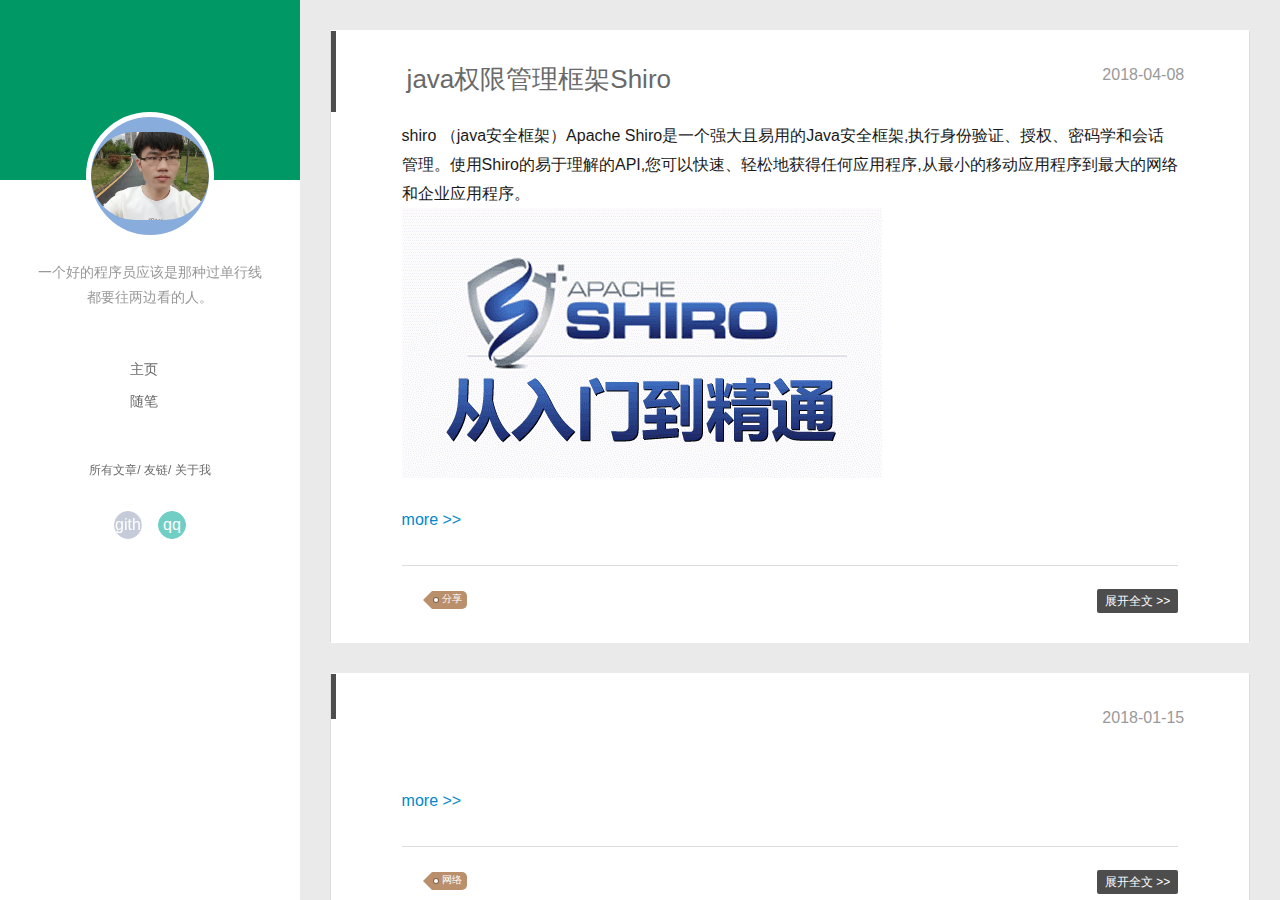
==== commit df8377da: "Update main.html" ====
--- a/main.html
+++ b/main.html
@@ -6,7 +6,7 @@
   
   <meta name="renderer" content="webkit">
   <meta http-equiv="X-UA-Compatible" content="IE=edge" >
-  <link rel="dns-prefetch" href="https://123xiao.github.io/blog">
+  <link rel="dns-prefetch" href="https://cyckerr.github.io/main.html">
   <title>Cyckerr</title>
   <meta name="viewport" content="width=device-width, initial-scale=1, maximum-scale=1">
   <meta property="og:type" content="website">
@@ -22,7 +22,7 @@
   
     <link rel="icon" href="/blog/assets/blogImg/favicon.png">
   
-  <link rel="stylesheet" type="text/css" href="./main.0cf68a.css">
+  <link rel="stylesheet" type="text/css" href="main.0cf68a.css">
   <style type="text/css">
   
     #container.show {
@@ -80,9 +80,9 @@
 		<nav class="header-nav">
 			<div class="social">
 				
-					<a class="github" target="_blank" href="https://github.com/cyckerr" title="github"><i class="icon-github"></i></a>
+					<a class="github" target="_blank" href="https://github.com/cyckerr" title="github">github</a>
 		        
-					<a class="qq" target="_blank" href="" title="qq"><i class="icon-qq"></i></a>
+					<a class="qq" target="_blank" href="" title="qq">qq</a>
 		        
 			</div>
 		</nav>
@@ -119,9 +119,9 @@
 			<nav class="header-nav">
 				<div class="social">
 					
-						<a class="github" target="_blank" href="https://github.com/cyckerr" title="github"><i class="icon-github"></i></a>
+						<a class="github" target="_blank" href="https://github.com/cyckerr" title="github">github</a>
 			        
-						<a class="qq" target="_blank" href="" title="qq"><i class="icon-qq"></i></a>
+						<a class="qq" target="_blank" href="" title="qq">qq</a>
 			        
 				</div>
 			</nav>
@@ -171,7 +171,7 @@
       
         <p>shiro （java安全框架）Apache Shiro是一个强大且易用的Java安全框架,执行身份验证、授权、密码学和会话管理。使用Shiro的易于理解的API,您可以快速、轻松地获得任何应用程序,从最小的移动应用程序到最大的网络和企业应用程序。   <br>   <img src="shiro.jpg" alt="shiro"></p>
         
-          <a class="article-more-a" href="reload/2018-04-08.html/#more">more >></a>
+          <a class="article-more-a" href="reload/2018-04-08.html">more >></a>
         
       
 
@@ -195,7 +195,7 @@
 
       
         <p class="article-more-link">
-          <a class="article-more-a" href="/blog/2018/04/08/hexoreload/">展开全文 >></a>
+          <a class="article-more-a" href="reload/2018-04-08.html">展开全文 >></a>
         </p>
       
 
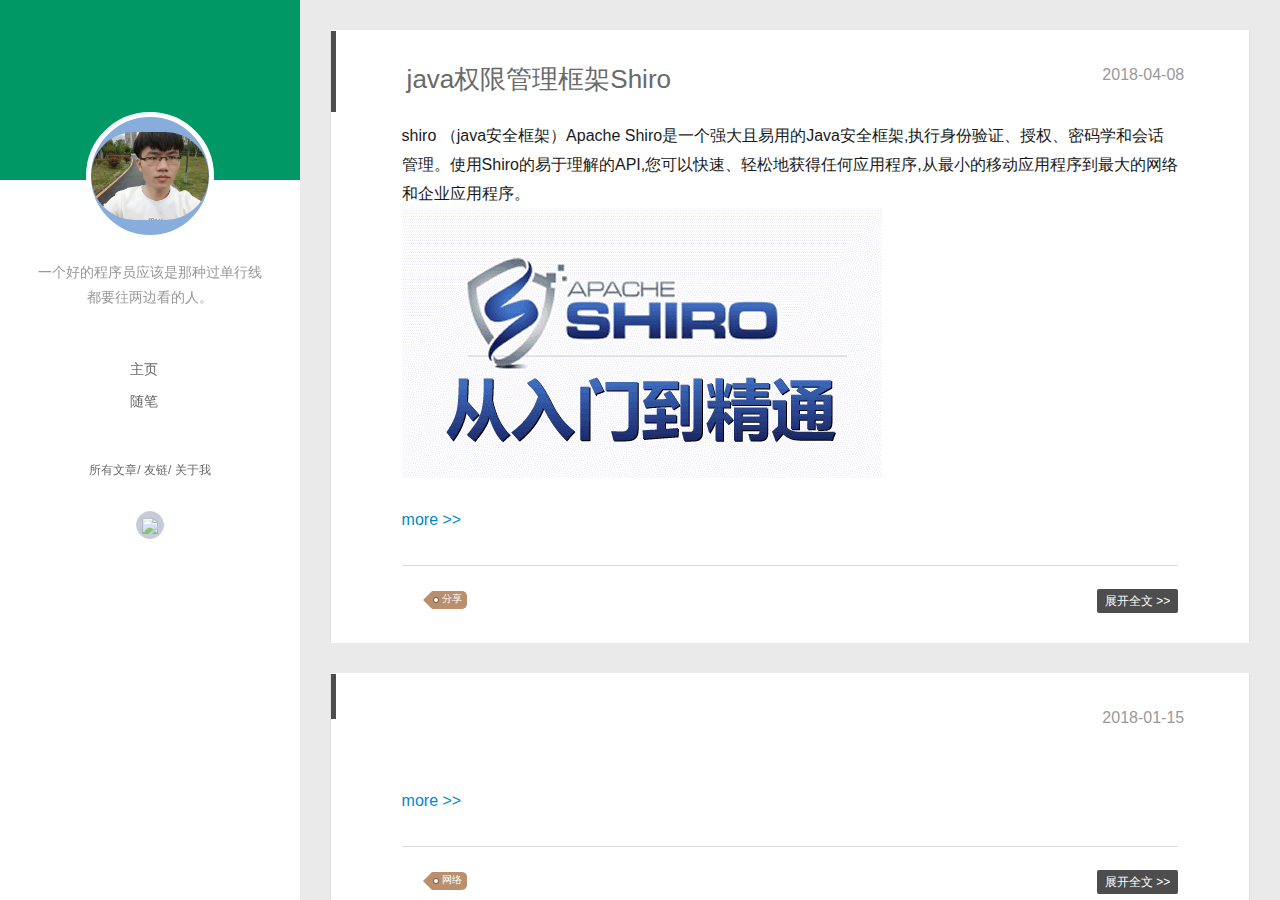
==== commit 9908f34e: "Update main.html" ====
--- a/main.html
+++ b/main.html
@@ -80,9 +80,9 @@
 		<nav class="header-nav">
 			<div class="social">
 				
-					<a class="github" target="_blank" href="https://github.com/cyckerr" title="github">github</a>
+					<a class="github" target="_blank" href="https://github.com/cyckerr" title="github"><img src="fluidicon.png"/></a>
 		        
-					<a class="qq" target="_blank" href="" title="qq">qq</a>
+					
 		        
 			</div>
 		</nav>
@@ -119,9 +119,9 @@
 			<nav class="header-nav">
 				<div class="social">
 					
-						<a class="github" target="_blank" href="https://github.com/cyckerr" title="github">github</a>
+						<a class="github" target="_blank" href="https://github.com/cyckerr" title="github"><img src="fluidicon.png"/></a>
 			        
-						<a class="qq" target="_blank" href="" title="qq">qq</a>
+						
 			        
 				</div>
 			</nav>
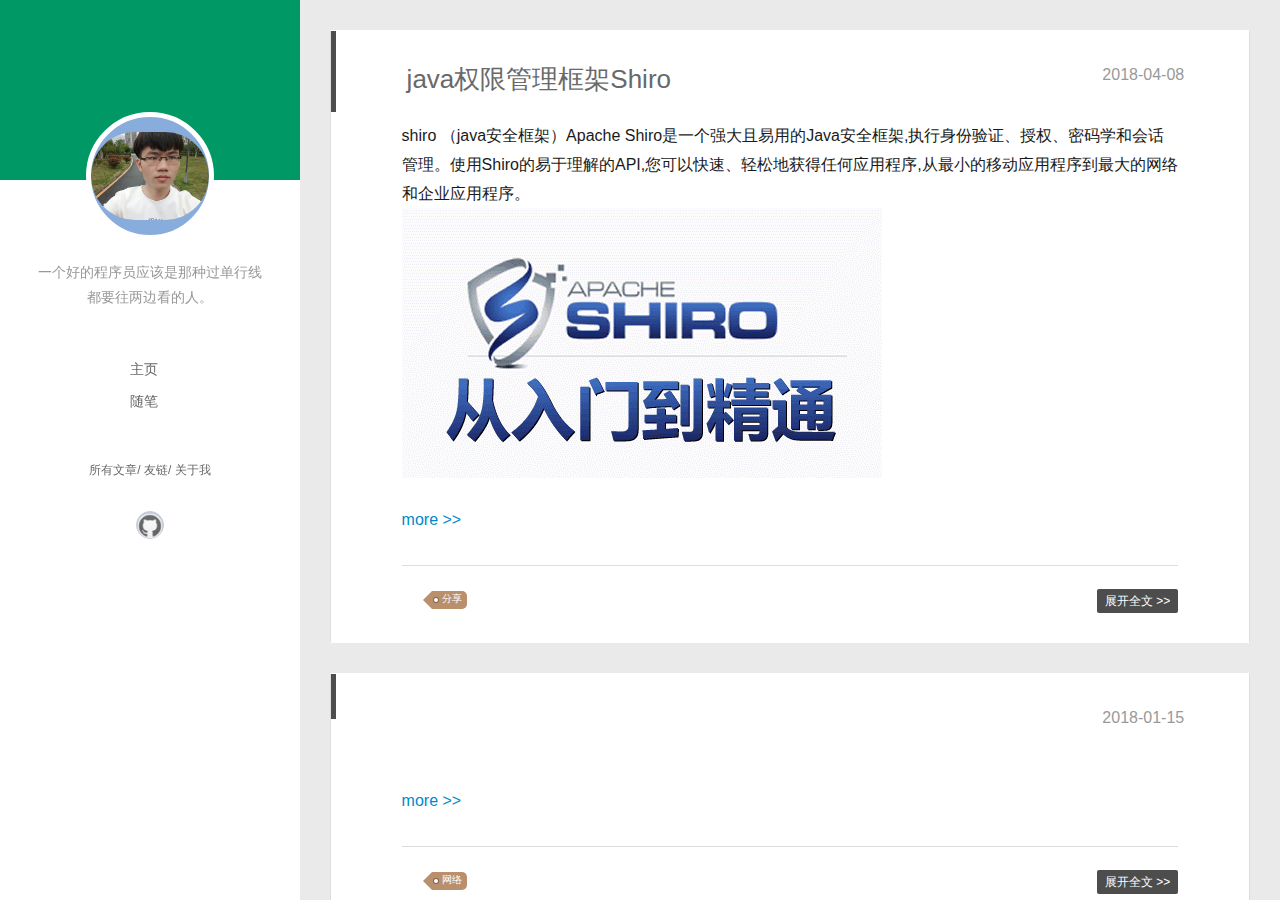
==== commit 92508cf3: "Update main.html" ====
--- a/main.html
+++ b/main.html
@@ -43,7 +43,7 @@
 <div class="overlay" style="background: #009966"></div>
 <div class="intrude-less">
 	<header id="header" class="inner">
-		<a href="/" class="profilepic">
+		<a href="https://cyckerr.github.io/main.html" class="profilepic">
 			<img src="psb6.jpg" class="js-avatar">
 		</a>
 		<hgroup>
@@ -56,7 +56,7 @@
 		<nav class="header-menu">
 			<ul>
 			
-				<li><a href="/">主页</a></li>
+				<li><a href="https://cyckerr.github.io/main.html">主页</a></li>
 	        
 				<li><a href="/tags/随笔/">随笔</a></li>
 	        
@@ -130,7 +130,7 @@
 				<ul style="width: 50%">
 				
 				
-					<li style="width: 50%"><a href="/">主页</a></li>
+					<li style="width: 50%"><a href="https://cyckerr.github.io/main.html">主页</a></li>
 		        
 					<li style="width: 50%"><a href="/tags/随笔/">随笔</a></li>
 		        
